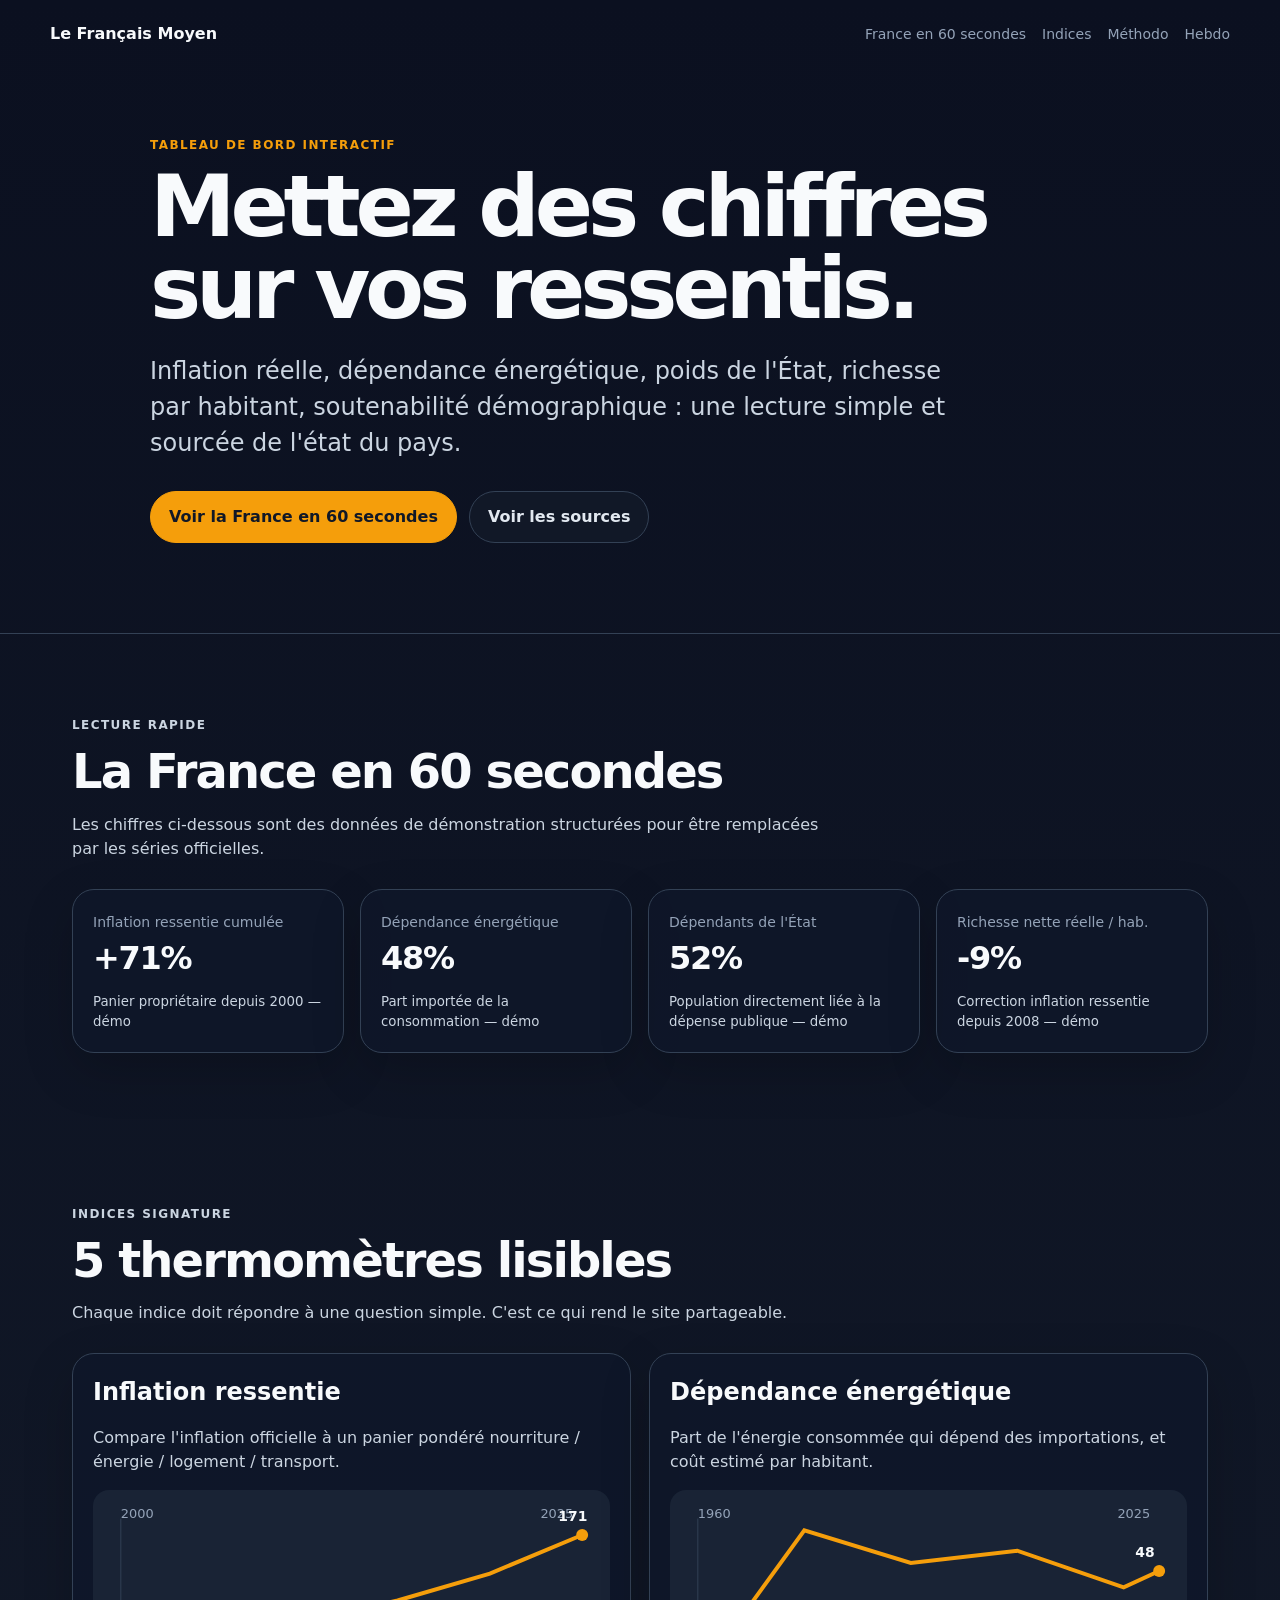
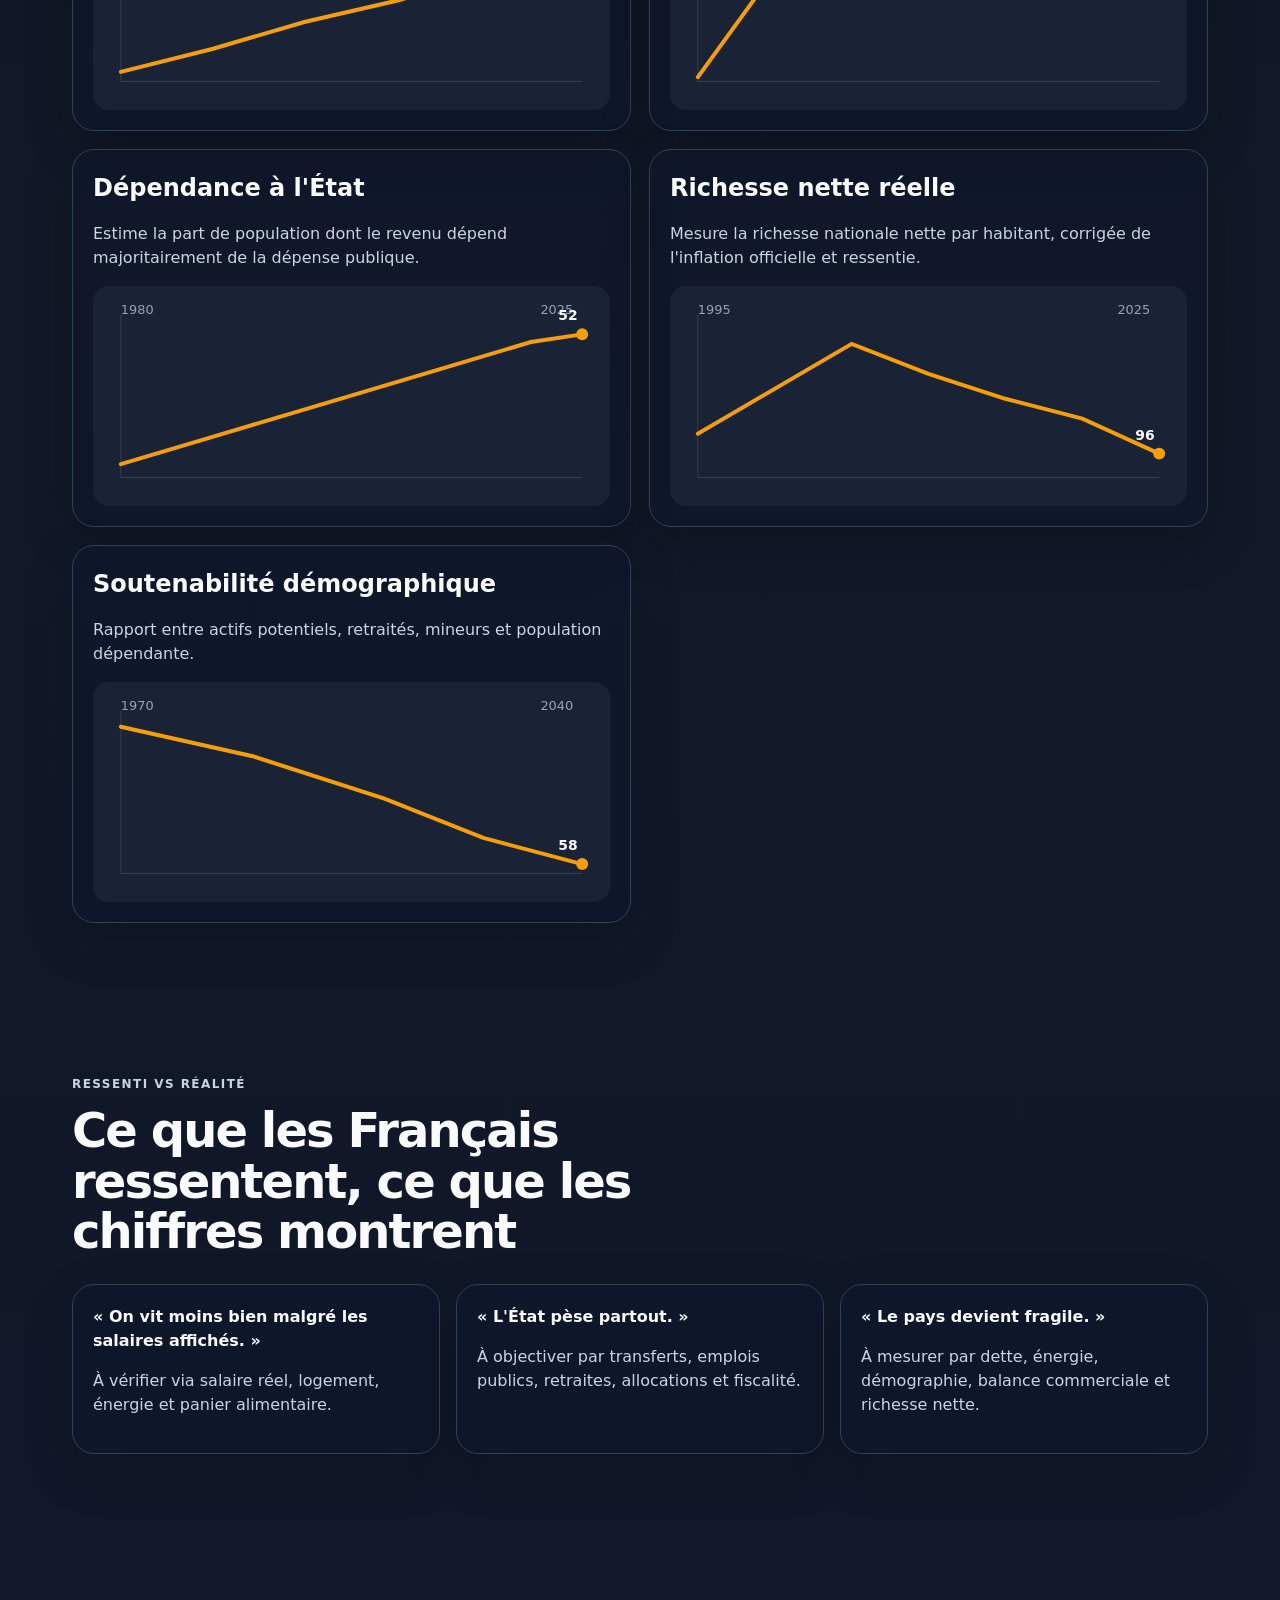
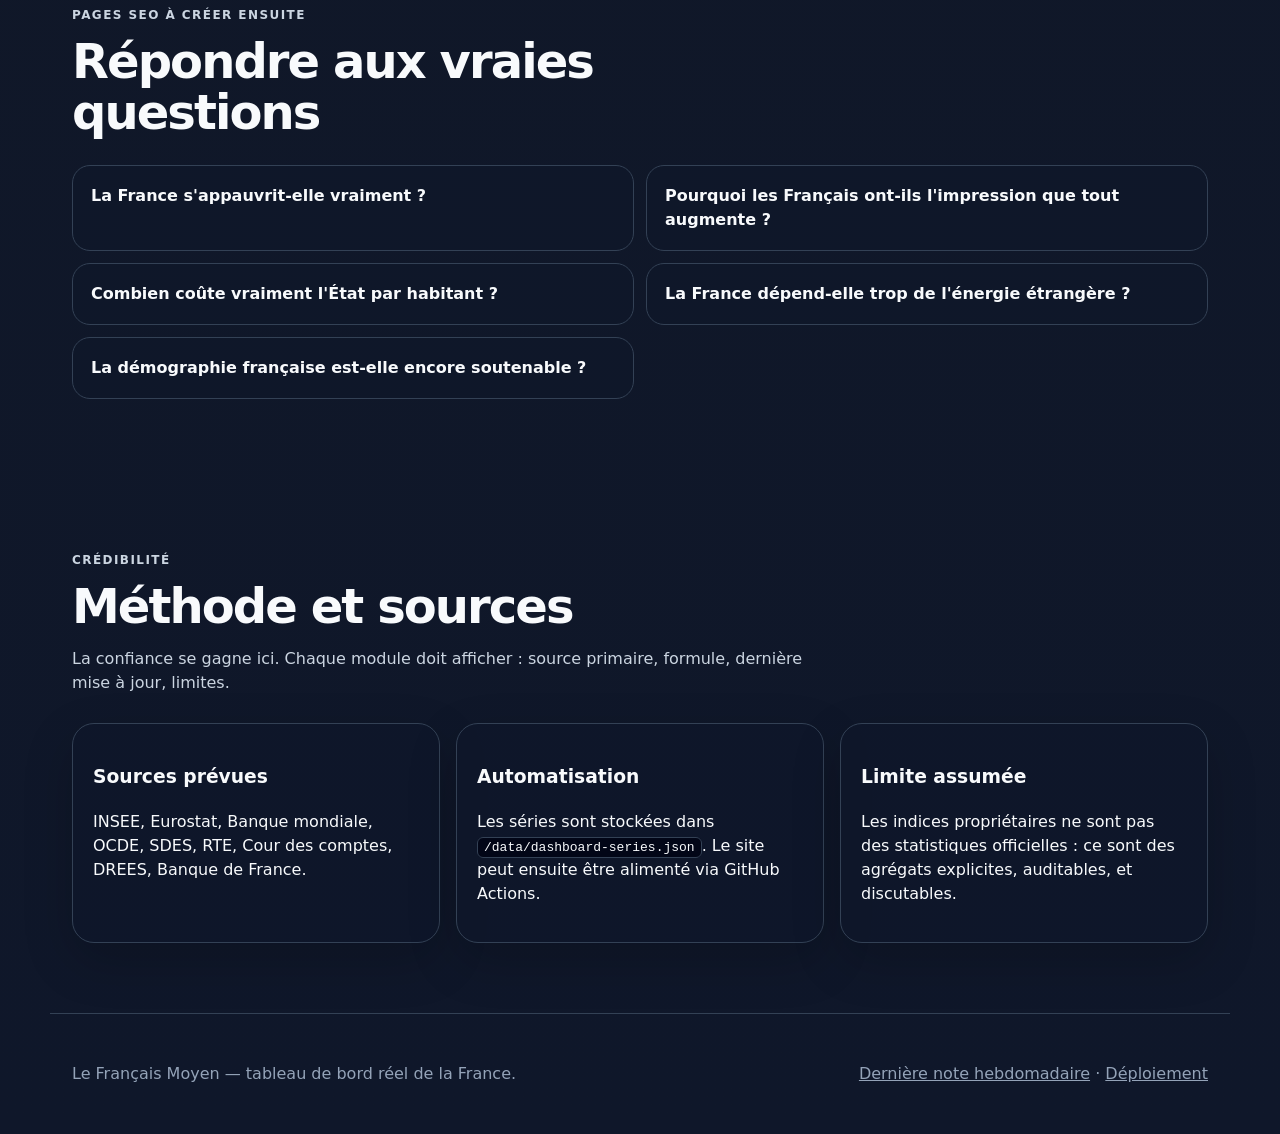
==== index.html @ b0ef1867 "Add files via upload" ====
<!doctype html>
<html lang="fr">
<head>
  <meta charset="utf-8" />
  <meta name="viewport" content="width=device-width, initial-scale=1" />
  <title>Le Français Moyen — Tableau de bord réel de la France</title>
  <meta name="description" content="Mettez des chiffres sur vos ressentis : inflation, énergie, dette, démographie, dépendance à l'État et richesse réelle de la France." />
  <meta name="robots" content="index,follow" />
  <meta property="og:title" content="Le Français Moyen — Tableau de bord réel de la France" />
  <meta property="og:description" content="Un tableau de bord interactif pour mesurer l'état réel du pays avec des données publiques et des indices lisibles." />
  <meta property="og:type" content="website" />
  <link rel="canonical" href="https://lefrancaismoyen.fr/" />
  <link rel="stylesheet" href="assets/css/styles.css" />
</head>
<body>
<header class="hero">
  <nav class="nav"><a class="brand" href="#top">Le Français Moyen</a><div><a href="#60s">France en 60 secondes</a><a href="#indices">Indices</a><a href="#methodo">Méthodo</a><a href="weekly/latest.html">Hebdo</a></div></nav>
  <section class="hero-inner" id="top">
    <p class="eyebrow">Tableau de bord interactif</p>
    <h1>Mettez des chiffres sur vos ressentis.</h1>
    <p class="lead">Inflation réelle, dépendance énergétique, poids de l'État, richesse par habitant, soutenabilité démographique : une lecture simple et sourcée de l'état du pays.</p>
    <div class="cta-row"><a class="button primary" href="#60s">Voir la France en 60 secondes</a><a class="button" href="#methodo">Voir les sources</a></div>
  </section>
</header>

<main>
<section class="section snapshot" id="60s">
  <div class="section-head"><p class="eyebrow">Lecture rapide</p><h2>La France en 60 secondes</h2><p>Les chiffres ci-dessous sont des données de démonstration structurées pour être remplacées par les séries officielles.</p></div>
  <div class="grid cards" id="snapshotCards"></div>
</section>

<section class="section" id="indices">
  <div class="section-head"><p class="eyebrow">Indices signature</p><h2>5 thermomètres lisibles</h2><p>Chaque indice doit répondre à une question simple. C'est ce qui rend le site partageable.</p></div>
  <div class="tool-grid">
    <article class="tool-card"><h3>Inflation ressentie</h3><p>Compare l'inflation officielle à un panier pondéré nourriture / énergie / logement / transport.</p><div class="chart" data-chart="inflation"></div></article>
    <article class="tool-card"><h3>Dépendance énergétique</h3><p>Part de l'énergie consommée qui dépend des importations, et coût estimé par habitant.</p><div class="chart" data-chart="energy"></div></article>
    <article class="tool-card"><h3>Dépendance à l'État</h3><p>Estime la part de population dont le revenu dépend majoritairement de la dépense publique.</p><div class="chart" data-chart="state"></div></article>
    <article class="tool-card"><h3>Richesse nette réelle</h3><p>Mesure la richesse nationale nette par habitant, corrigée de l'inflation officielle et ressentie.</p><div class="chart" data-chart="wealth"></div></article>
    <article class="tool-card"><h3>Soutenabilité démographique</h3><p>Rapport entre actifs potentiels, retraités, mineurs et population dépendante.</p><div class="chart" data-chart="demo"></div></article>
  </div>
</section>

<section class="section compare">
  <div class="section-head"><p class="eyebrow">Ressenti vs réalité</p><h2>Ce que les Français ressentent, ce que les chiffres montrent</h2></div>
  <div class="compare-grid" id="realityChecks"></div>
</section>

<section class="section" id="questions-seo">
  <div class="section-head"><p class="eyebrow">Pages SEO à créer ensuite</p><h2>Répondre aux vraies questions</h2></div>
  <div class="question-list">
    <a href="#">La France s'appauvrit-elle vraiment ?</a>
    <a href="#">Pourquoi les Français ont-ils l'impression que tout augmente ?</a>
    <a href="#">Combien coûte vraiment l'État par habitant ?</a>
    <a href="#">La France dépend-elle trop de l'énergie étrangère ?</a>
    <a href="#">La démographie française est-elle encore soutenable ?</a>
  </div>
</section>

<section class="section method" id="methodo">
  <div class="section-head"><p class="eyebrow">Crédibilité</p><h2>Méthode et sources</h2><p>La confiance se gagne ici. Chaque module doit afficher : source primaire, formule, dernière mise à jour, limites.</p></div>
  <div class="method-grid">
    <div><h3>Sources prévues</h3><p>INSEE, Eurostat, Banque mondiale, OCDE, SDES, RTE, Cour des comptes, DREES, Banque de France.</p></div>
    <div><h3>Automatisation</h3><p>Les séries sont stockées dans <code>/data/dashboard-series.json</code>. Le site peut ensuite être alimenté via GitHub Actions.</p></div>
    <div><h3>Limite assumée</h3><p>Les indices propriétaires ne sont pas des statistiques officielles : ce sont des agrégats explicites, auditables, et discutables.</p></div>
  </div>
</section>
</main>

<footer><p>Le Français Moyen — tableau de bord réel de la France.</p><p><a href="weekly/latest.html">Dernière note hebdomadaire</a> · <a href="docs/deployment.md">Déploiement</a></p></footer>
<script src="assets/js/app.js"></script>
</body>
</html>
---- assets/css/styles.css ----
:root{--bg:#0f172a;--panel:#111c33;--muted:#94a3b8;--text:#f8fafc;--line:#334155;--accent:#f59e0b;--soft:#1e293b;--good:#22c55e;--bad:#ef4444}*{box-sizing:border-box}html{scroll-behavior:smooth}body{margin:0;background:linear-gradient(180deg,#0b1020,#111827 42%,#0f172a);font-family:Inter,system-ui,-apple-system,Segoe UI,Roboto,Arial,sans-serif;color:var(--text);line-height:1.5}a{color:inherit}.hero{padding:22px 22px 70px;border-bottom:1px solid var(--line)}.nav{max-width:1180px;margin:auto;display:flex;justify-content:space-between;gap:18px;align-items:center}.brand{font-weight:800;text-decoration:none}.nav div{display:flex;gap:16px;flex-wrap:wrap}.nav a:not(.brand){color:var(--muted);font-size:14px;text-decoration:none}.hero-inner{max-width:980px;margin:90px auto 20px}.eyebrow{color:var(--accent);text-transform:uppercase;letter-spacing:.12em;font-weight:800;font-size:12px}.hero h1{font-size:clamp(44px,8vw,86px);line-height:.95;margin:10px 0 22px;letter-spacing:-.06em}.lead{font-size:clamp(18px,2.4vw,24px);color:#cbd5e1;max-width:820px}.cta-row{display:flex;gap:12px;flex-wrap:wrap;margin-top:30px}.button{border:1px solid var(--line);padding:13px 18px;border-radius:999px;text-decoration:none;background:#111827;color:#e2e8f0;font-weight:700}.button.primary{background:var(--accent);color:#111827;border-color:var(--accent)}.section{max-width:1180px;margin:auto;padding:70px 22px}.section-head{max-width:760px;margin-bottom:28px}.section h2{font-size:clamp(30px,4vw,48px);line-height:1.05;margin:6px 0 12px;letter-spacing:-.04em}.section-head p{color:#cbd5e1}.grid.cards{display:grid;grid-template-columns:repeat(4,minmax(0,1fr));gap:16px}.metric,.tool-card,.method-grid>div,.compare-item{background:rgba(15,23,42,.72);border:1px solid var(--line);border-radius:22px;padding:20px;box-shadow:0 18px 50px rgba(0,0,0,.18)}.metric strong{display:block;font-size:32px;letter-spacing:-.04em}.metric span{color:var(--muted);font-size:14px}.metric small{display:block;color:#cbd5e1;margin-top:10px}.tool-grid{display:grid;grid-template-columns:repeat(2,minmax(0,1fr));gap:18px}.tool-card h3{font-size:24px;margin:0 0 8px}.tool-card p{color:#cbd5e1}.chart{height:220px;margin-top:10px;border-radius:16px;background:rgba(30,41,59,.72);overflow:hidden}.chart svg{width:100%;height:100%;display:block}.compare-grid,.method-grid{display:grid;grid-template-columns:repeat(3,minmax(0,1fr));gap:16px}.compare-item b{display:block;margin-bottom:8px}.compare-item p{color:#cbd5e1}.question-list{display:grid;grid-template-columns:repeat(2,minmax(0,1fr));gap:12px}.question-list a{padding:18px;border:1px solid var(--line);background:rgba(15,23,42,.7);border-radius:18px;text-decoration:none;font-weight:800}.method code{background:#020617;border:1px solid var(--line);padding:2px 6px;border-radius:6px}footer{border-top:1px solid var(--line);padding:32px 22px;color:var(--muted);max-width:1180px;margin:auto;display:flex;justify-content:space-between;gap:18px;flex-wrap:wrap}@media(max-width:900px){.grid.cards,.tool-grid,.compare-grid,.method-grid,.question-list{grid-template-columns:1fr}.hero-inner{margin-top:55px}.nav{align-items:flex-start;flex-direction:column}}
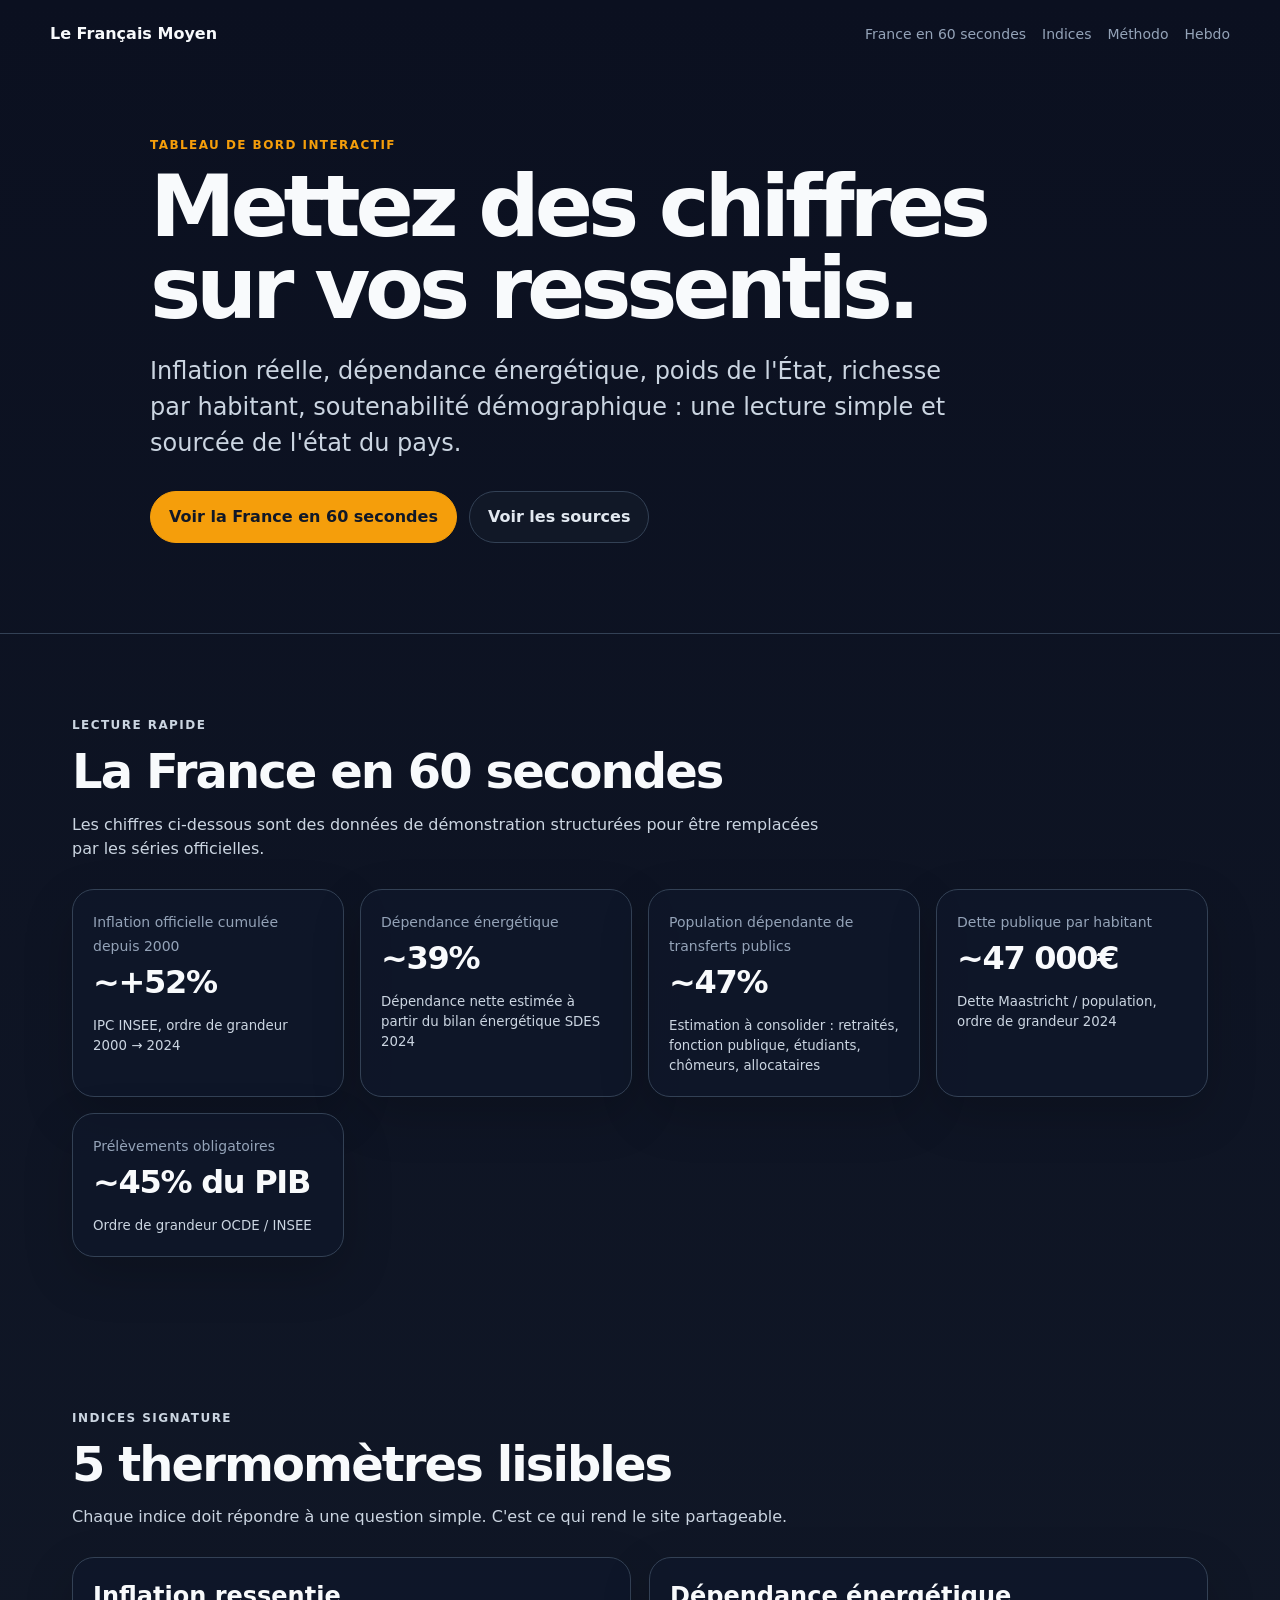
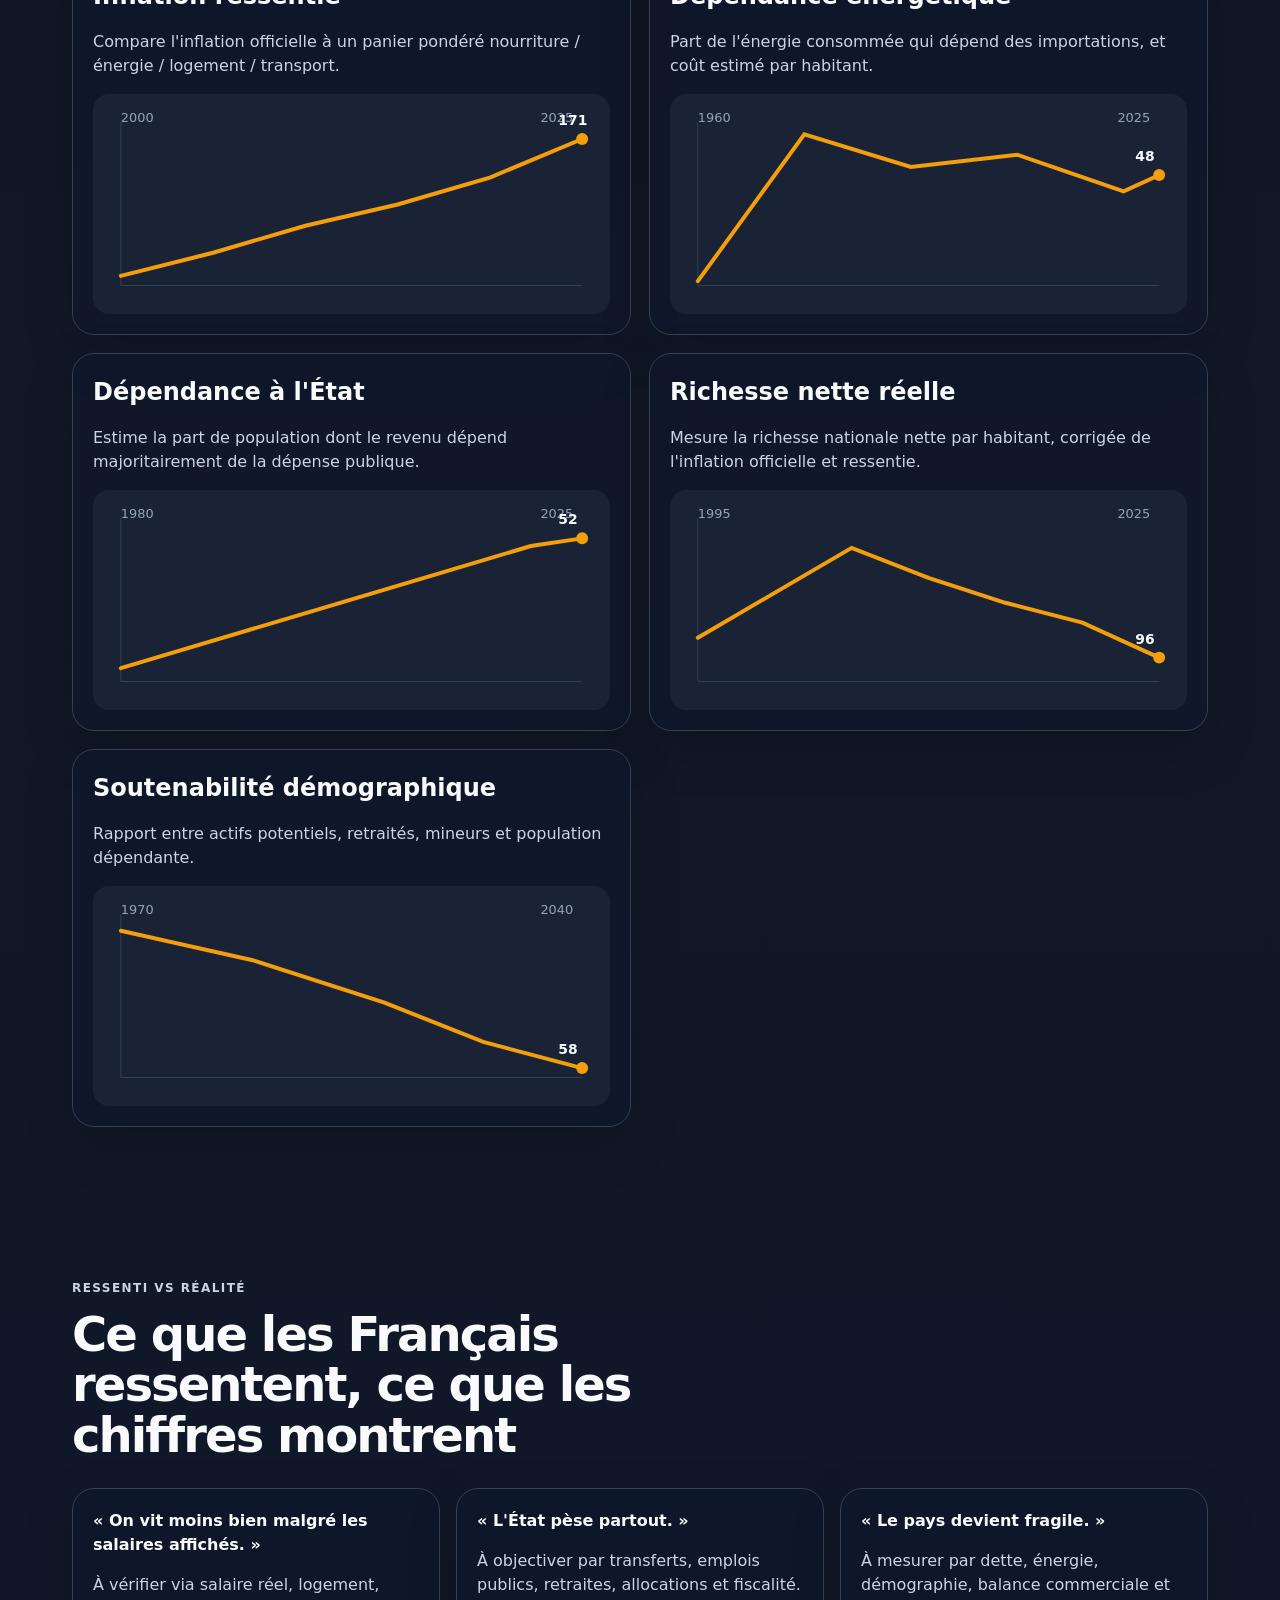
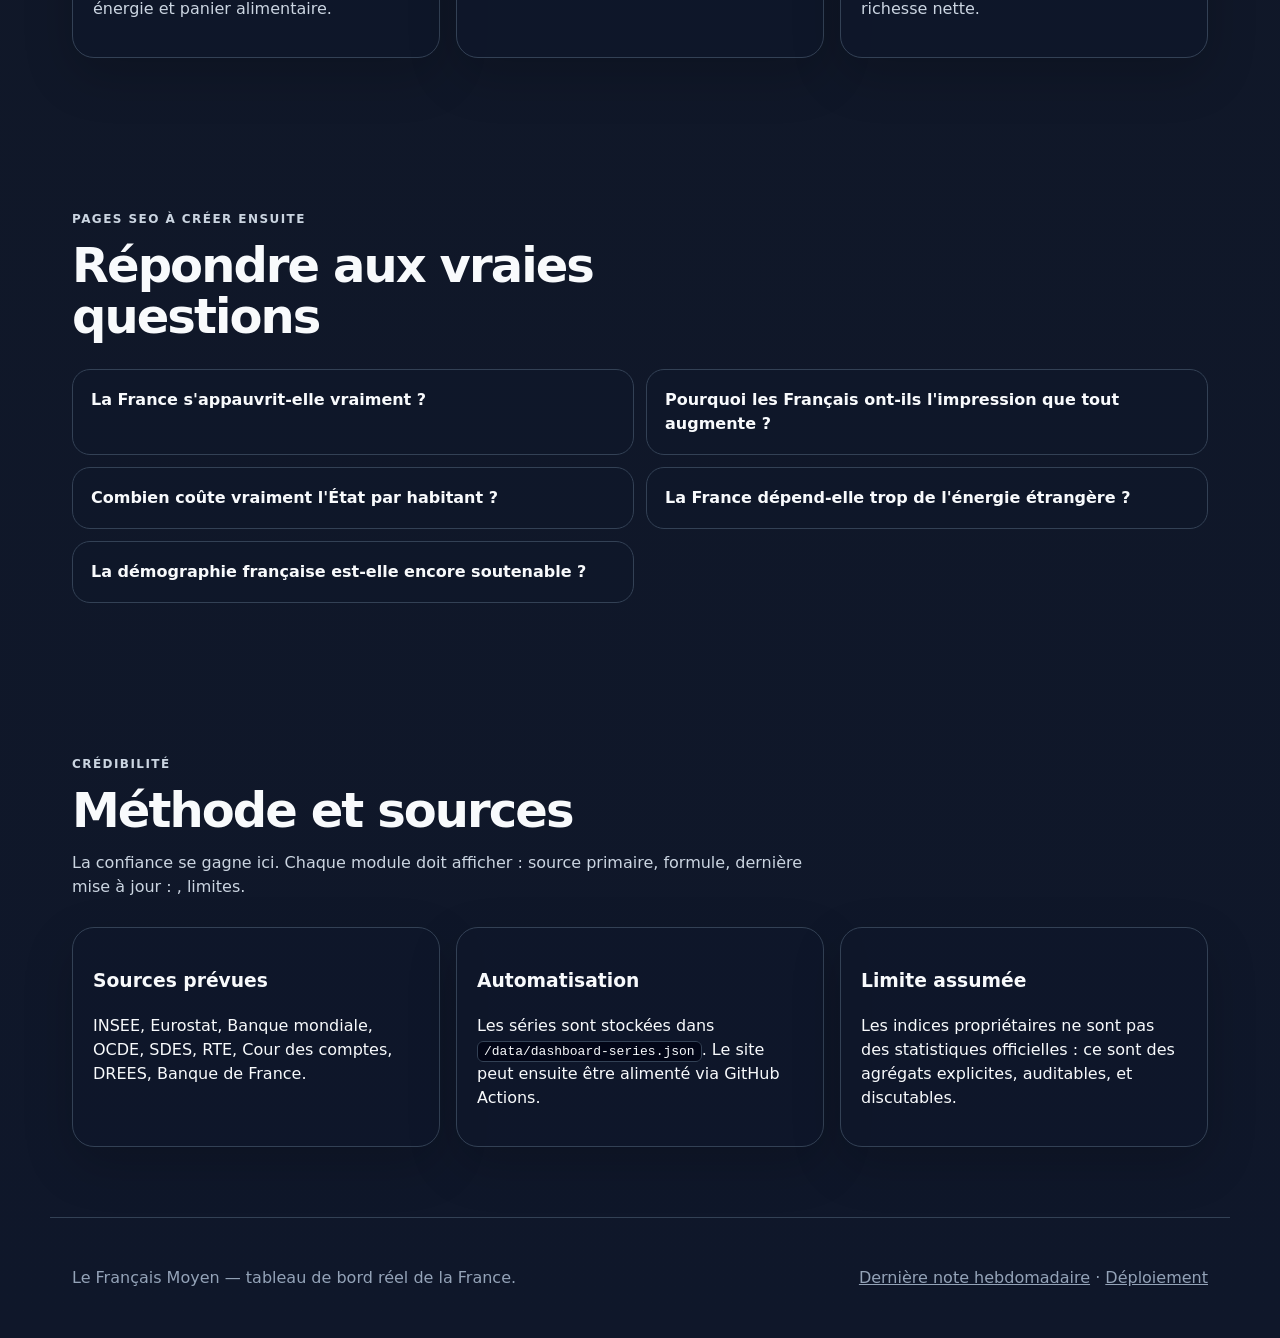
==== commit ef1726b6: "Update index.html" ====
--- a/index.html
+++ b/index.html
@@ -57,7 +57,7 @@
 </section>
 
 <section class="section method" id="methodo">
-  <div class="section-head"><p class="eyebrow">Crédibilité</p><h2>Méthode et sources</h2><p>La confiance se gagne ici. Chaque module doit afficher : source primaire, formule, dernière mise à jour, limites.</p></div>
+  <div class="section-head"><p class="eyebrow">Crédibilité</p><h2>Méthode et sources</h2><p>La confiance se gagne ici. Chaque module doit afficher : source primaire, formule, dernière mise à jour : <strong><span id="last-updated"></span></strong>, limites.</p></div>
   <div class="method-grid">
     <div><h3>Sources prévues</h3><p>INSEE, Eurostat, Banque mondiale, OCDE, SDES, RTE, Cour des comptes, DREES, Banque de France.</p></div>
     <div><h3>Automatisation</h3><p>Les séries sont stockées dans <code>/data/dashboard-series.json</code>. Le site peut ensuite être alimenté via GitHub Actions.</p></div>
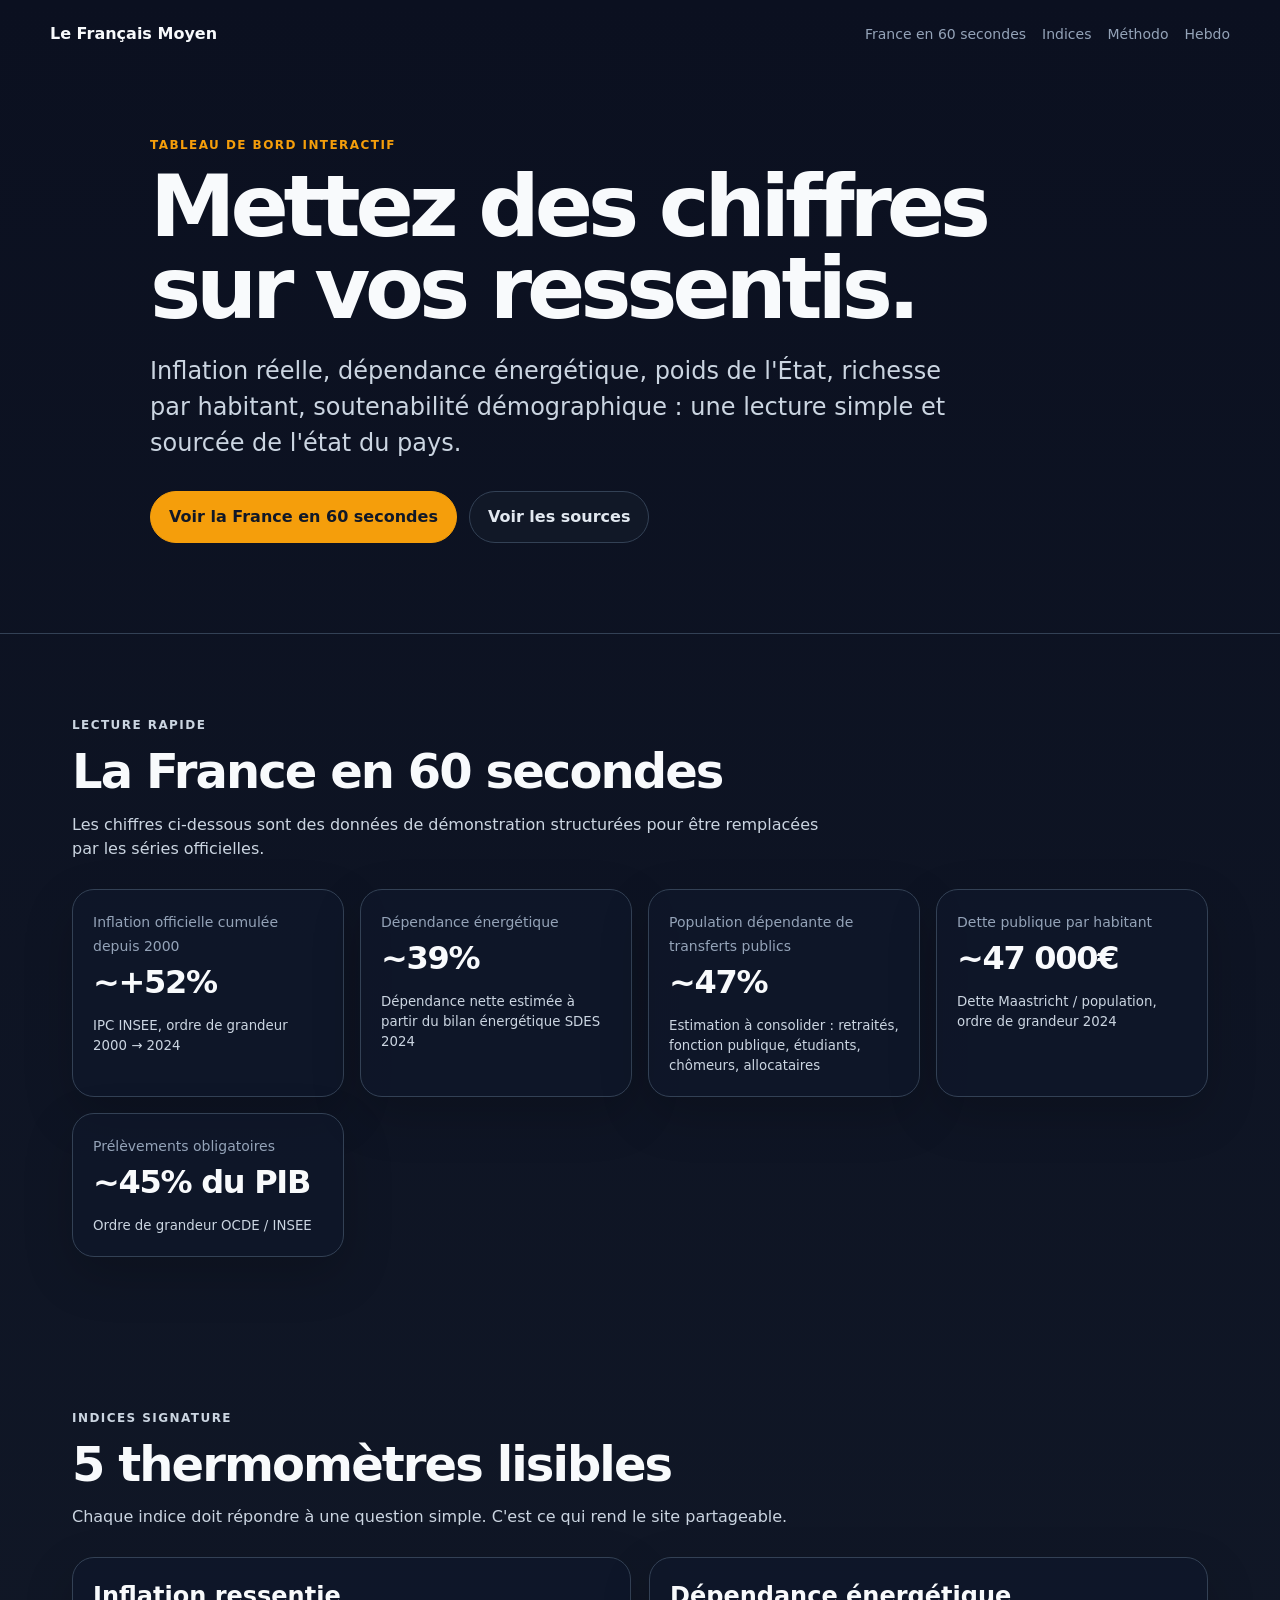
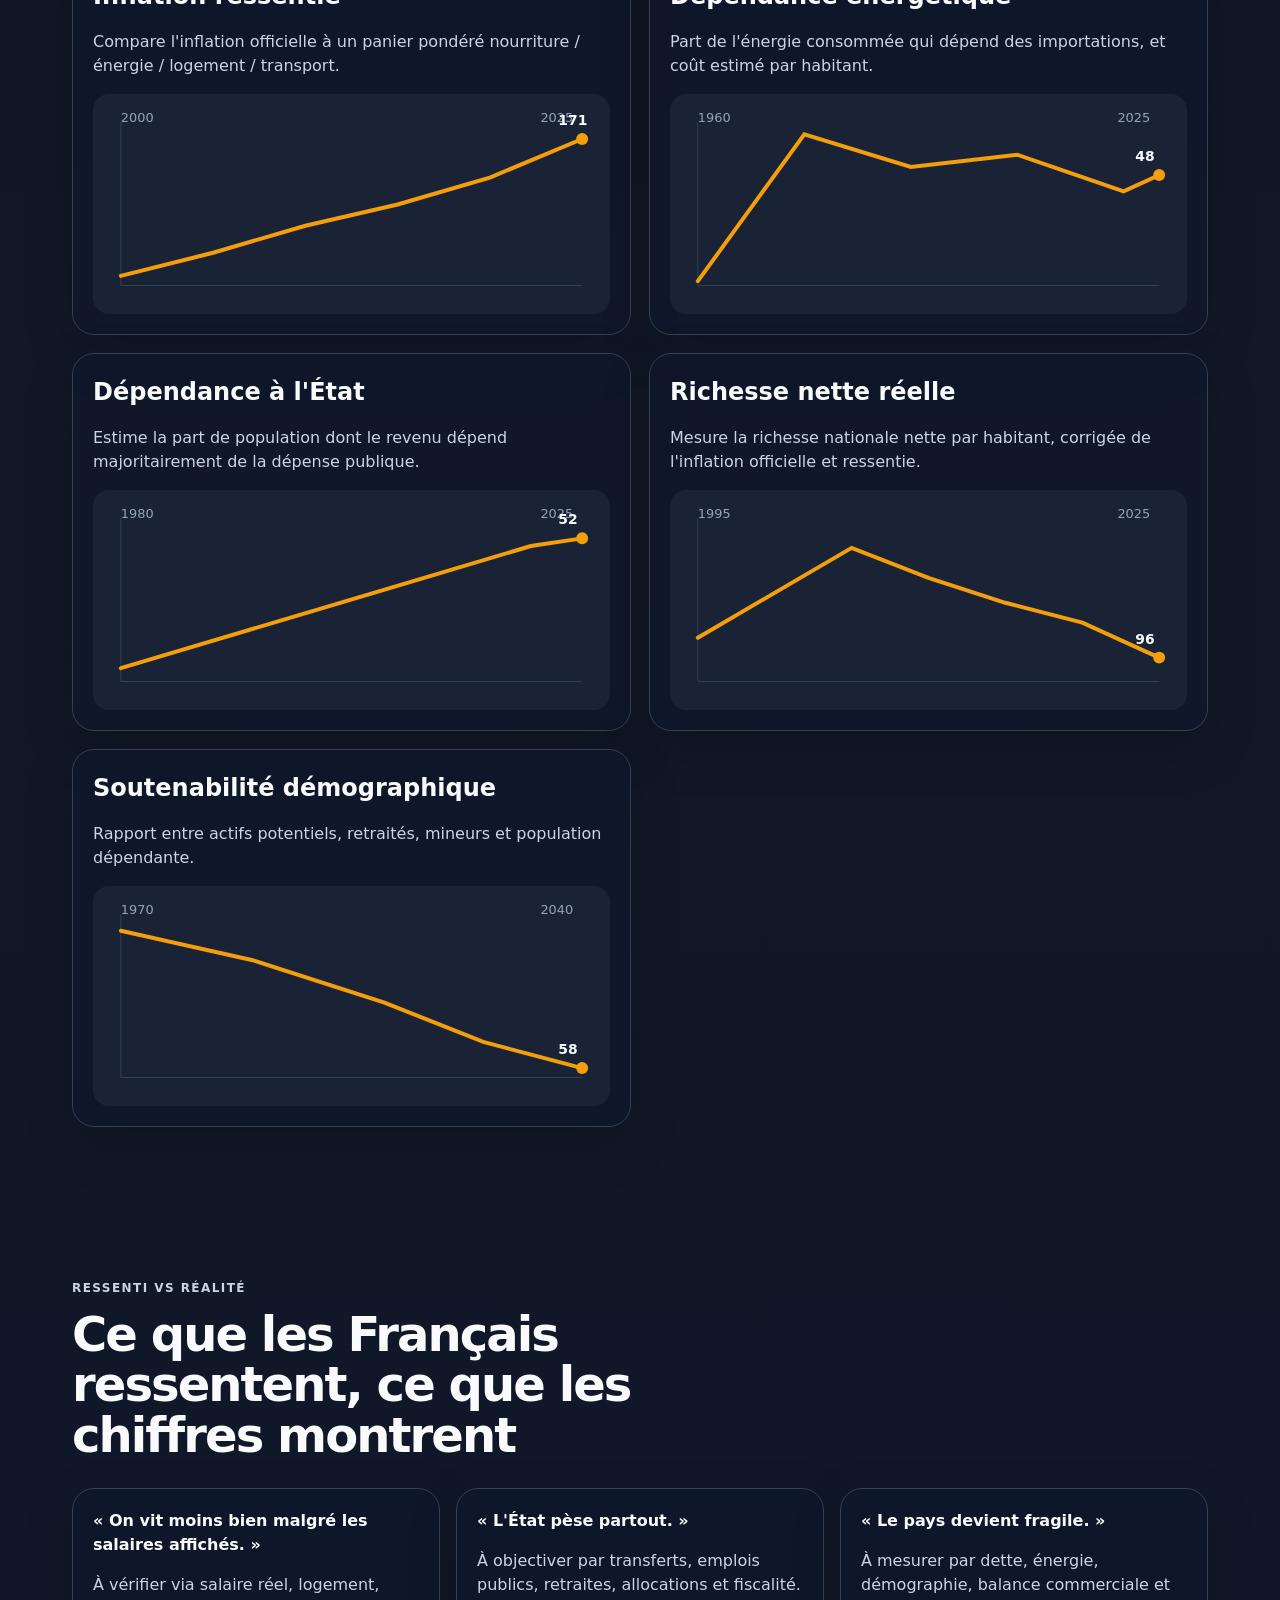
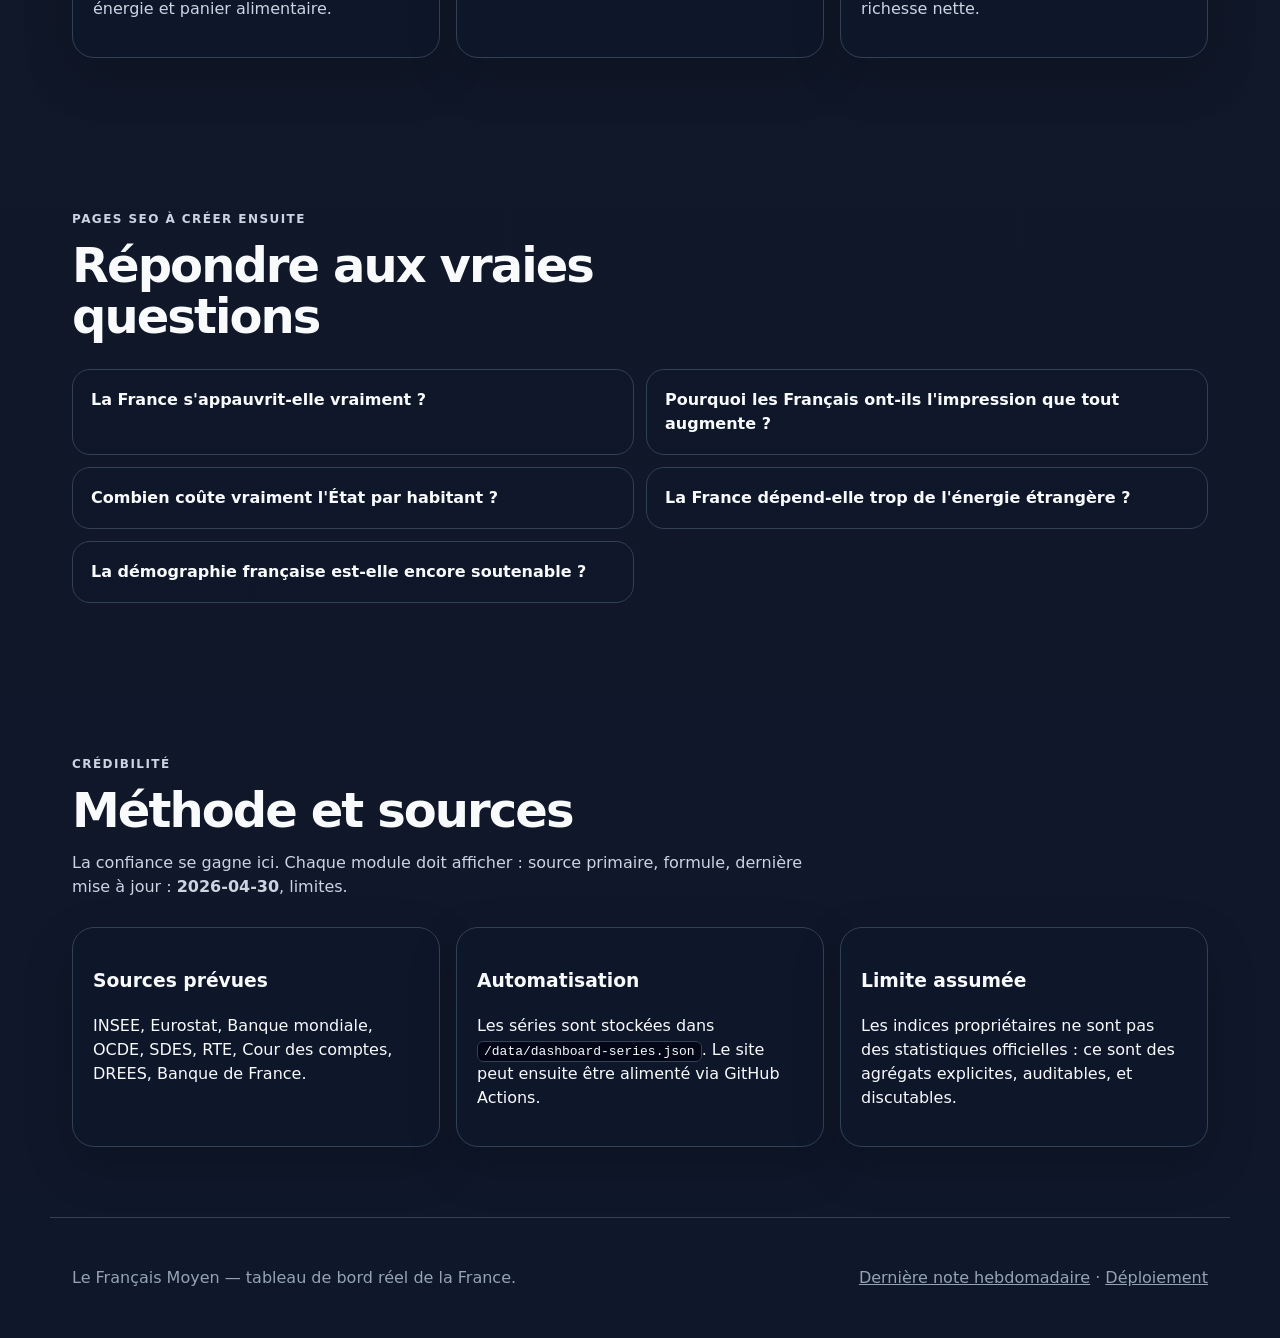
==== commit 7b69693e: "Update index.html" ====
--- a/index.html
+++ b/index.html
@@ -68,5 +68,15 @@
 
 <footer><p>Le Français Moyen — tableau de bord réel de la France.</p><p><a href="weekly/latest.html">Dernière note hebdomadaire</a> · <a href="docs/deployment.md">Déploiement</a></p></footer>
 <script src="assets/js/app.js"></script>
+<script>
+fetch('data/dashboard-series.json')
+  .then(response => response.json())
+  .then(data => {
+    const el = document.getElementById('last-updated');
+    if (el && data.lastUpdated) {
+      el.textContent = data.lastUpdated;
+    }
+  });
+</script>
 </body>
 </html>
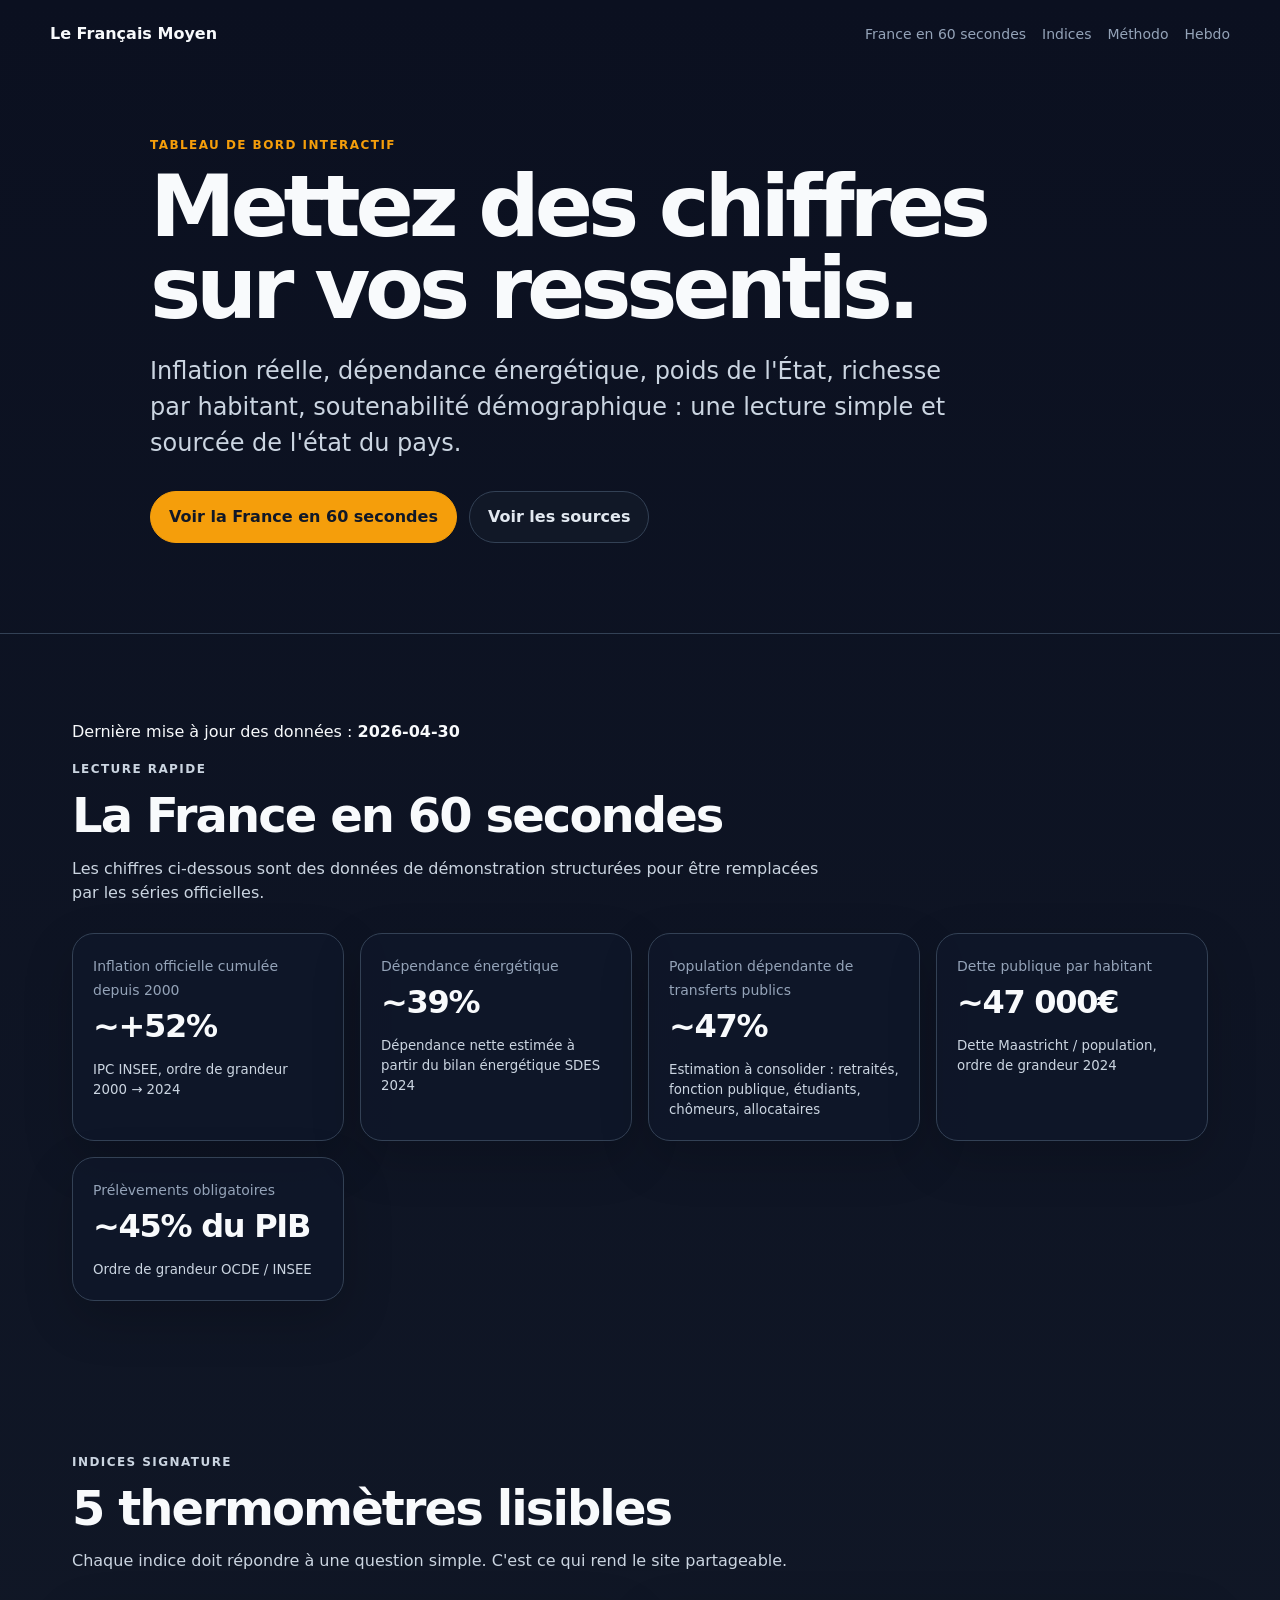
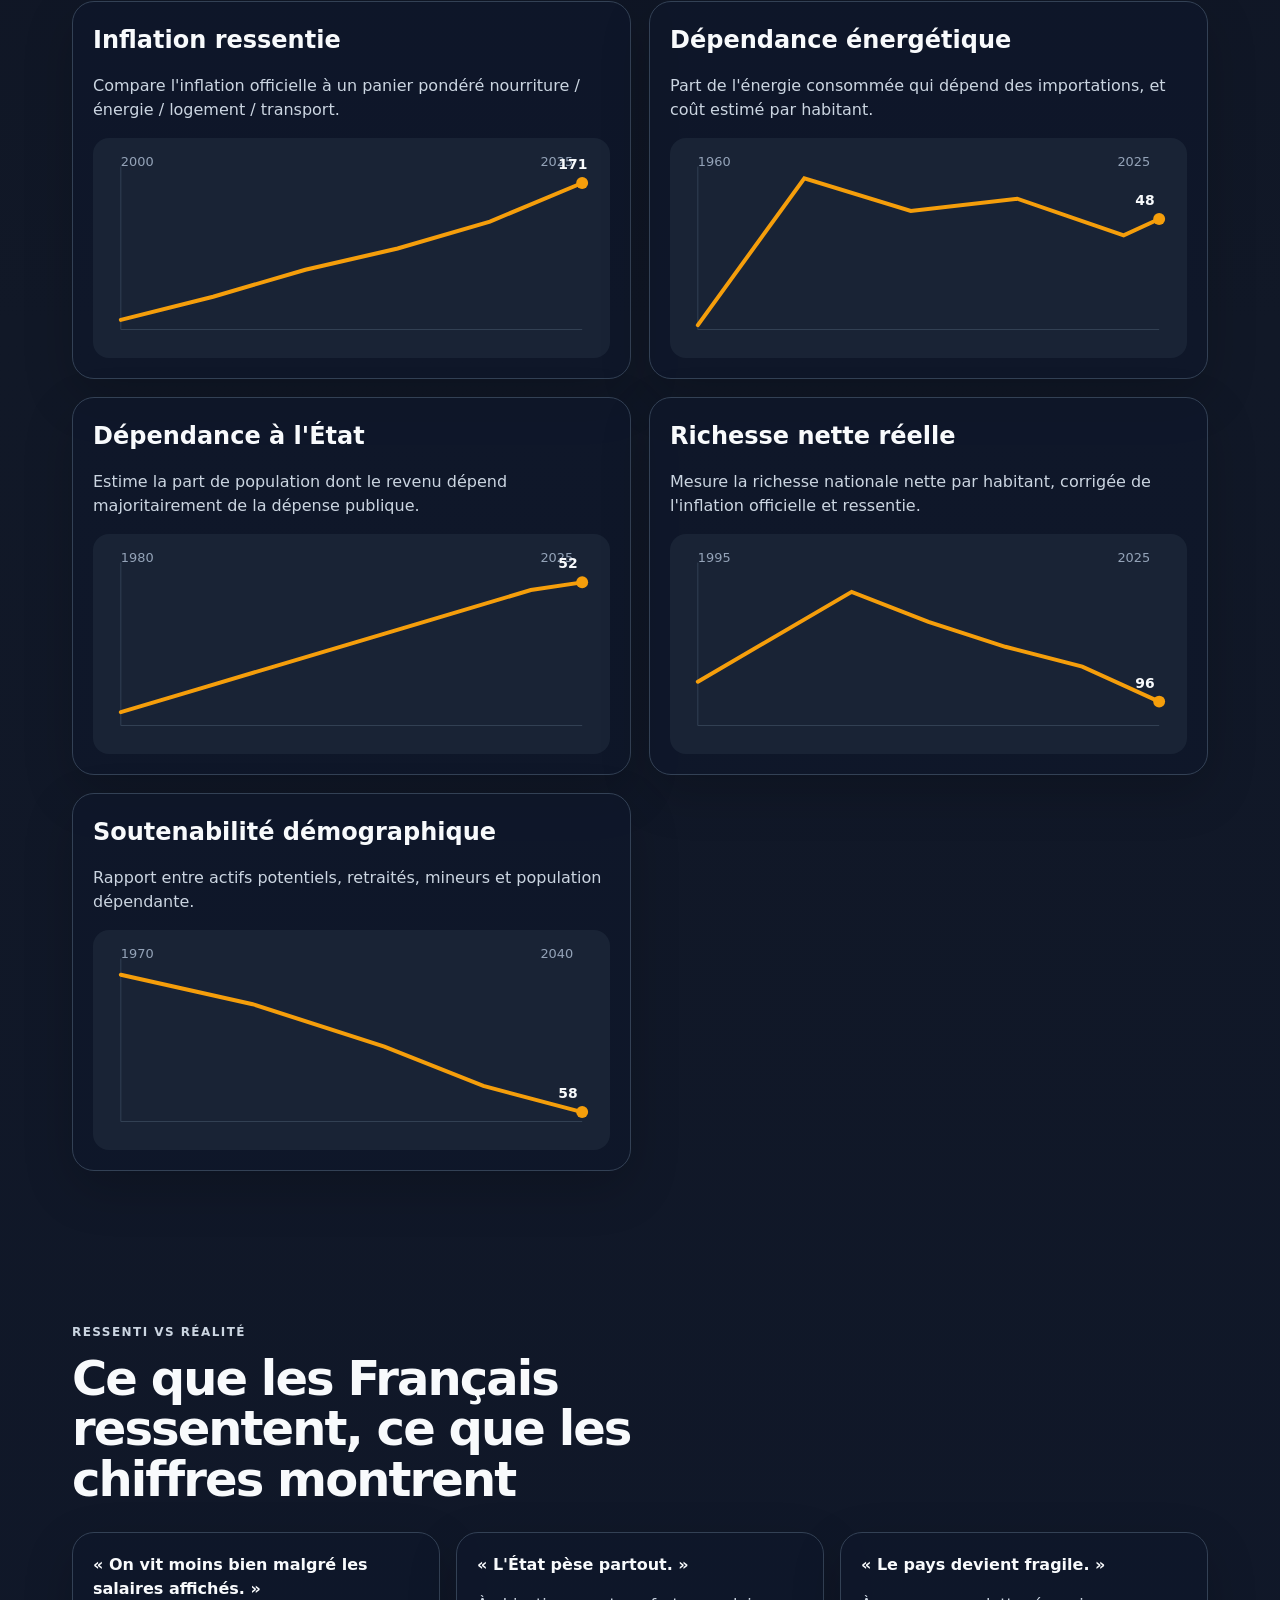
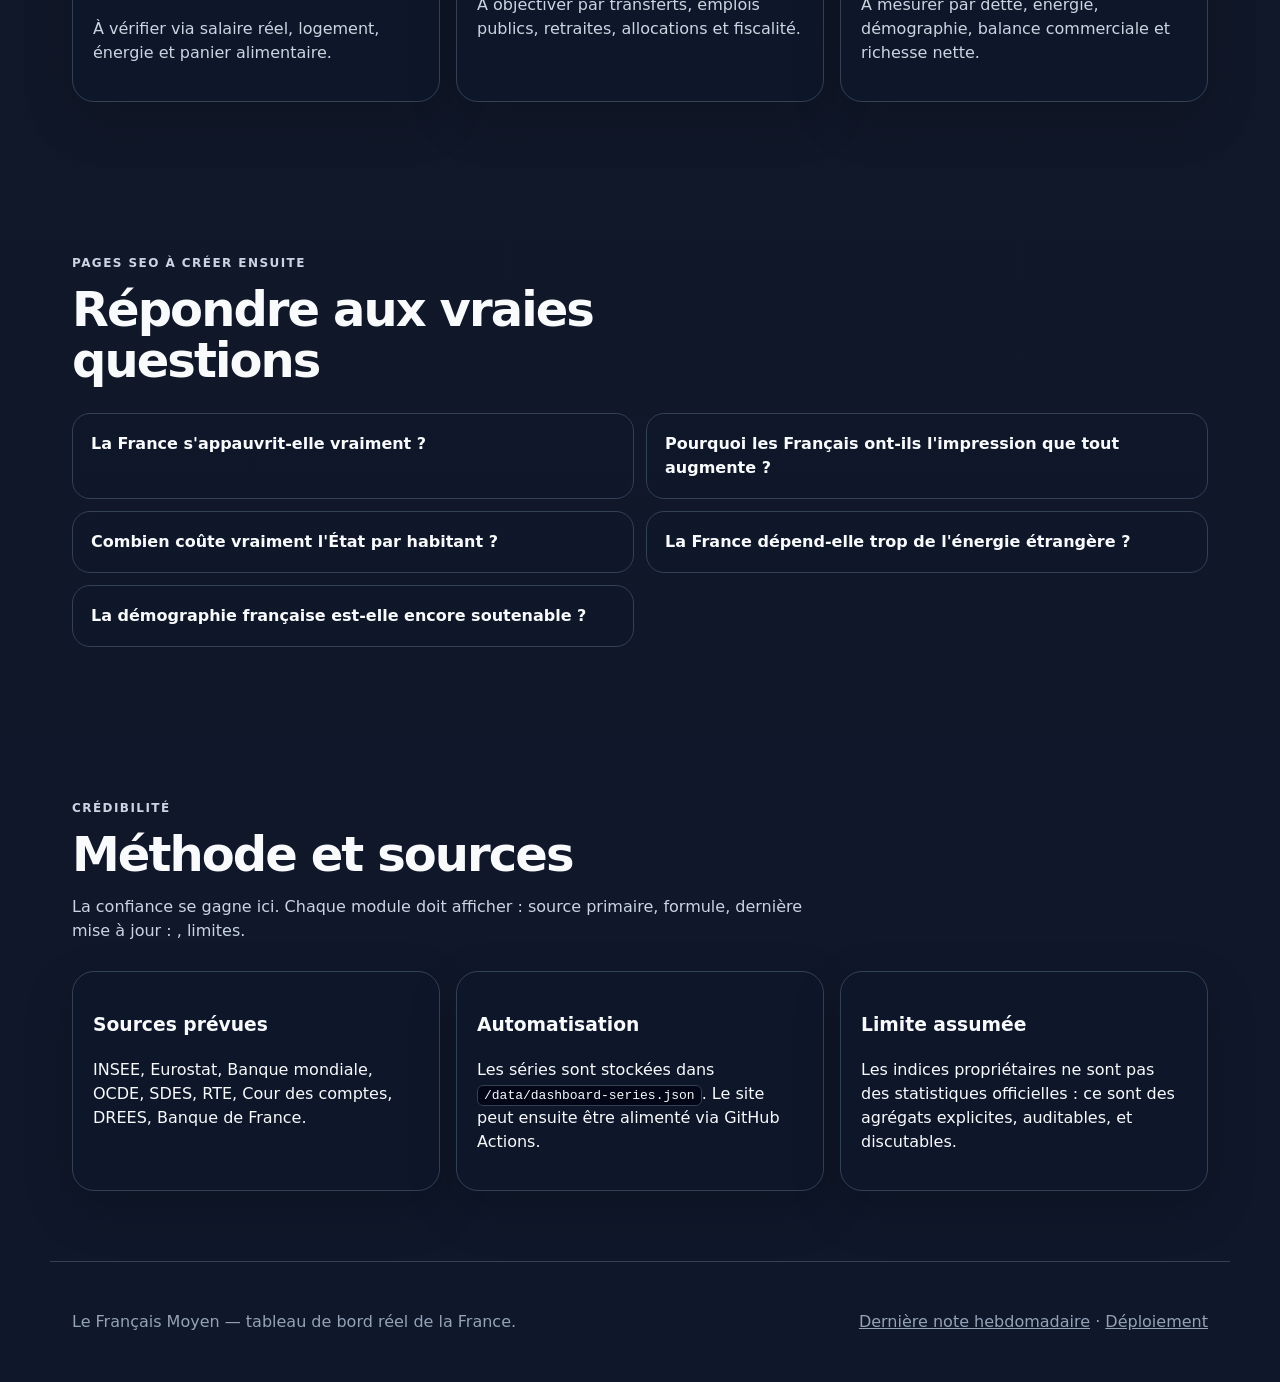
==== commit 56e00e33: "Update index.html" ====
--- a/index.html
+++ b/index.html
@@ -25,6 +25,9 @@
 
 <main>
 <section class="section snapshot" id="60s">
+  <p class="update-date">
+Dernière mise à jour des données : <strong><span id="last-updated"></span></strong>
+</p>
   <div class="section-head"><p class="eyebrow">Lecture rapide</p><h2>La France en 60 secondes</h2><p>Les chiffres ci-dessous sont des données de démonstration structurées pour être remplacées par les séries officielles.</p></div>
   <div class="grid cards" id="snapshotCards"></div>
 </section>
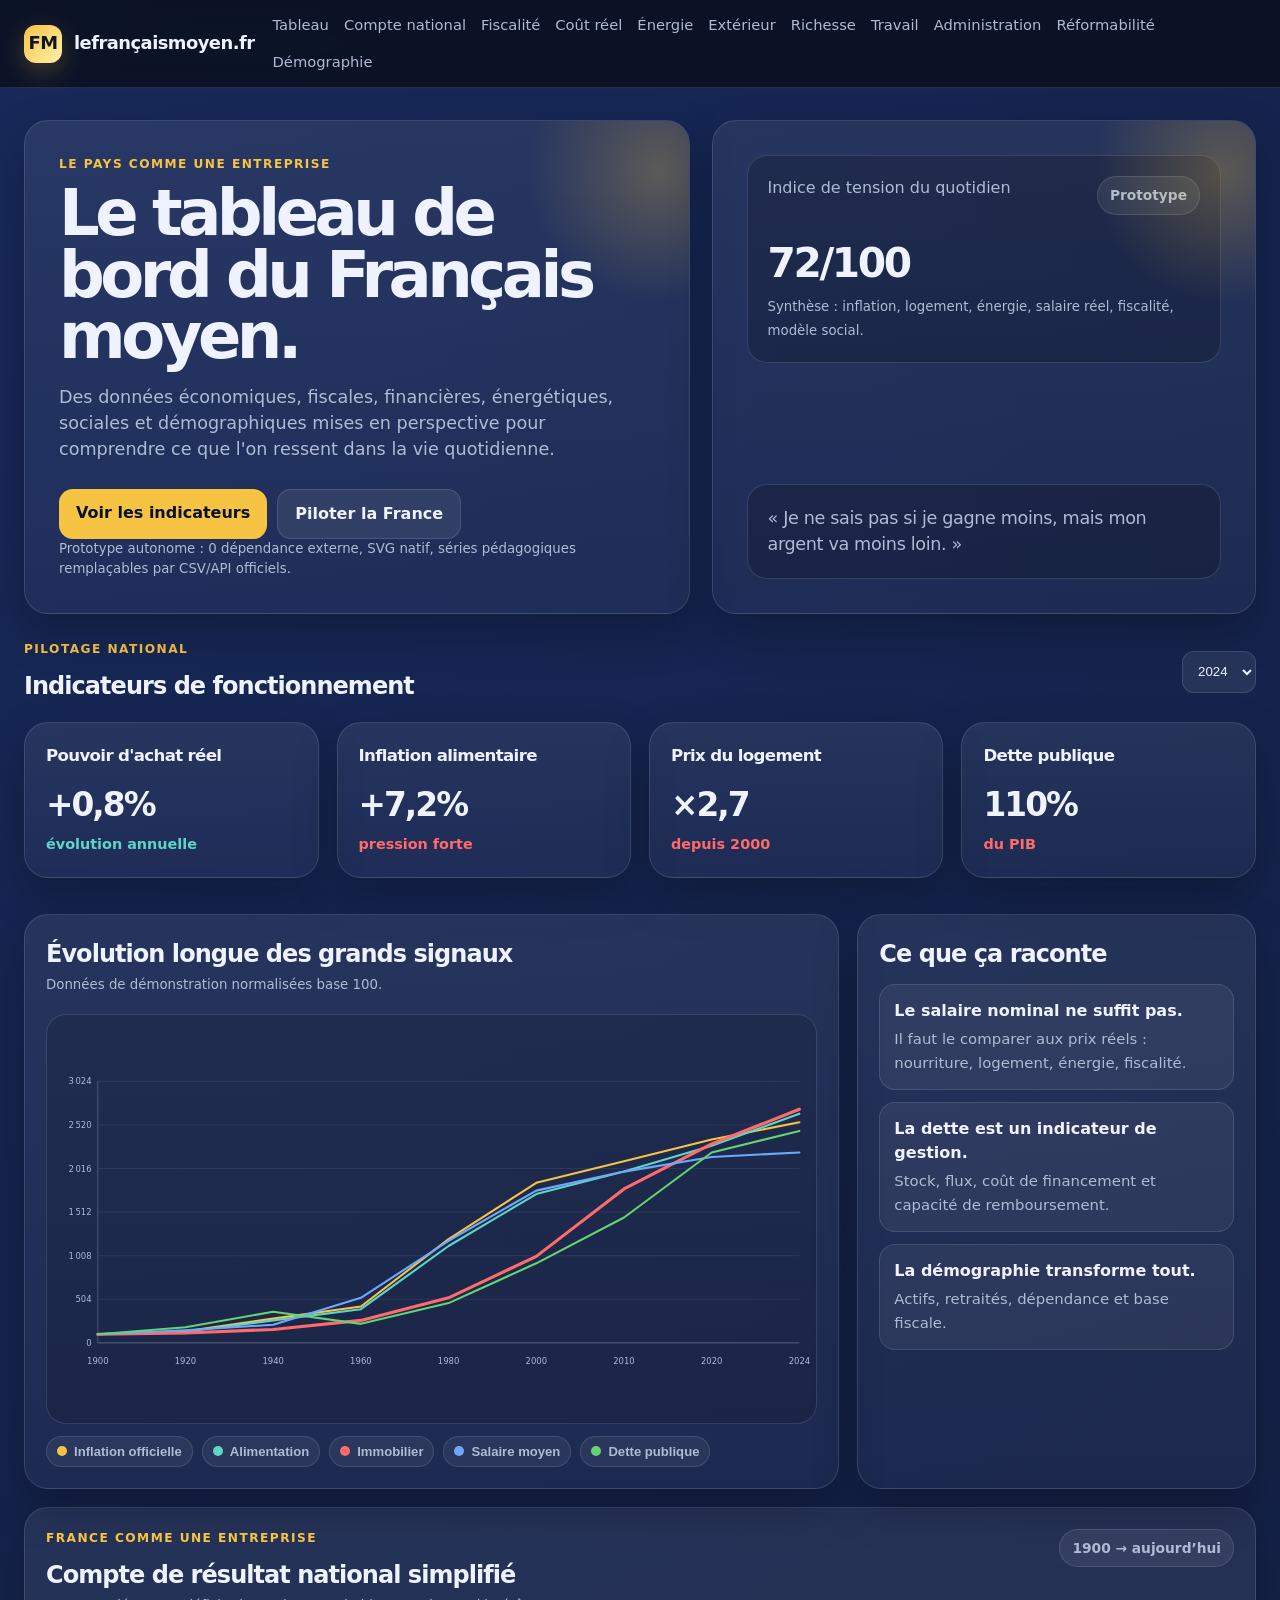
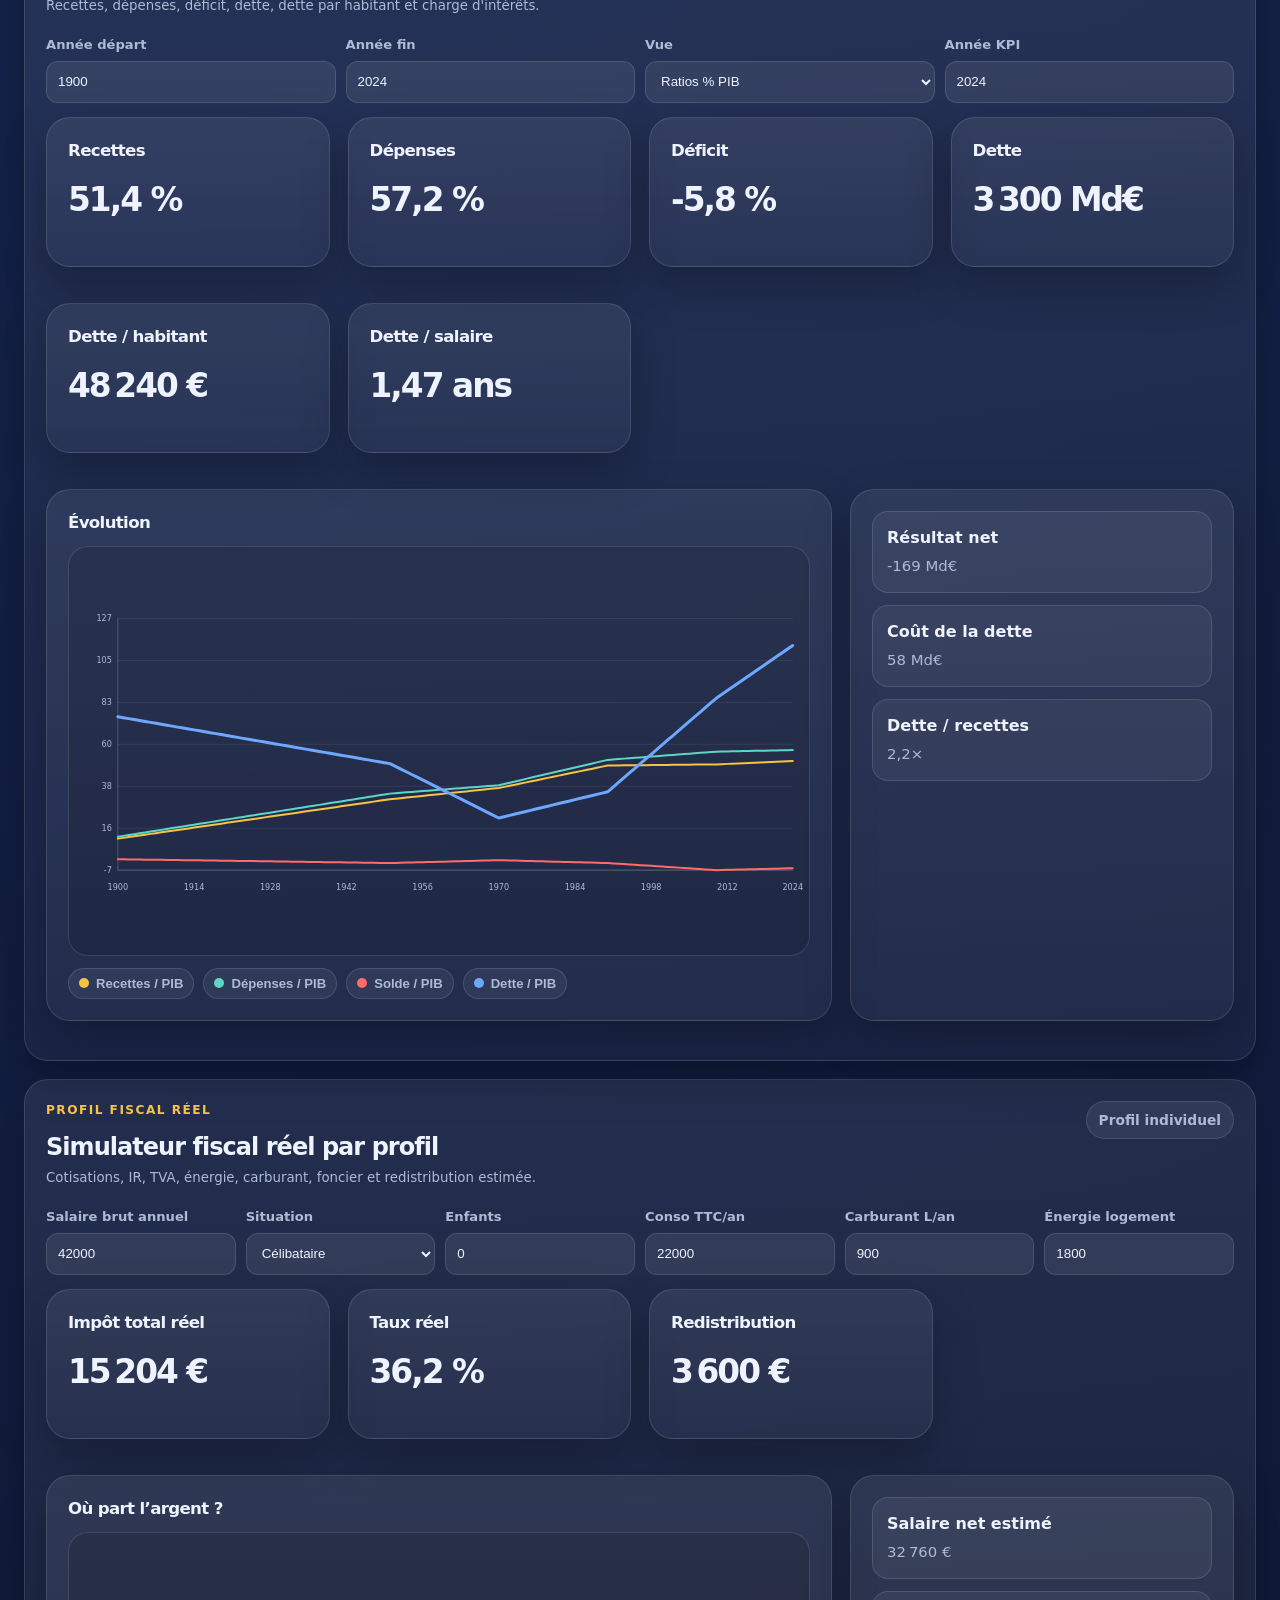
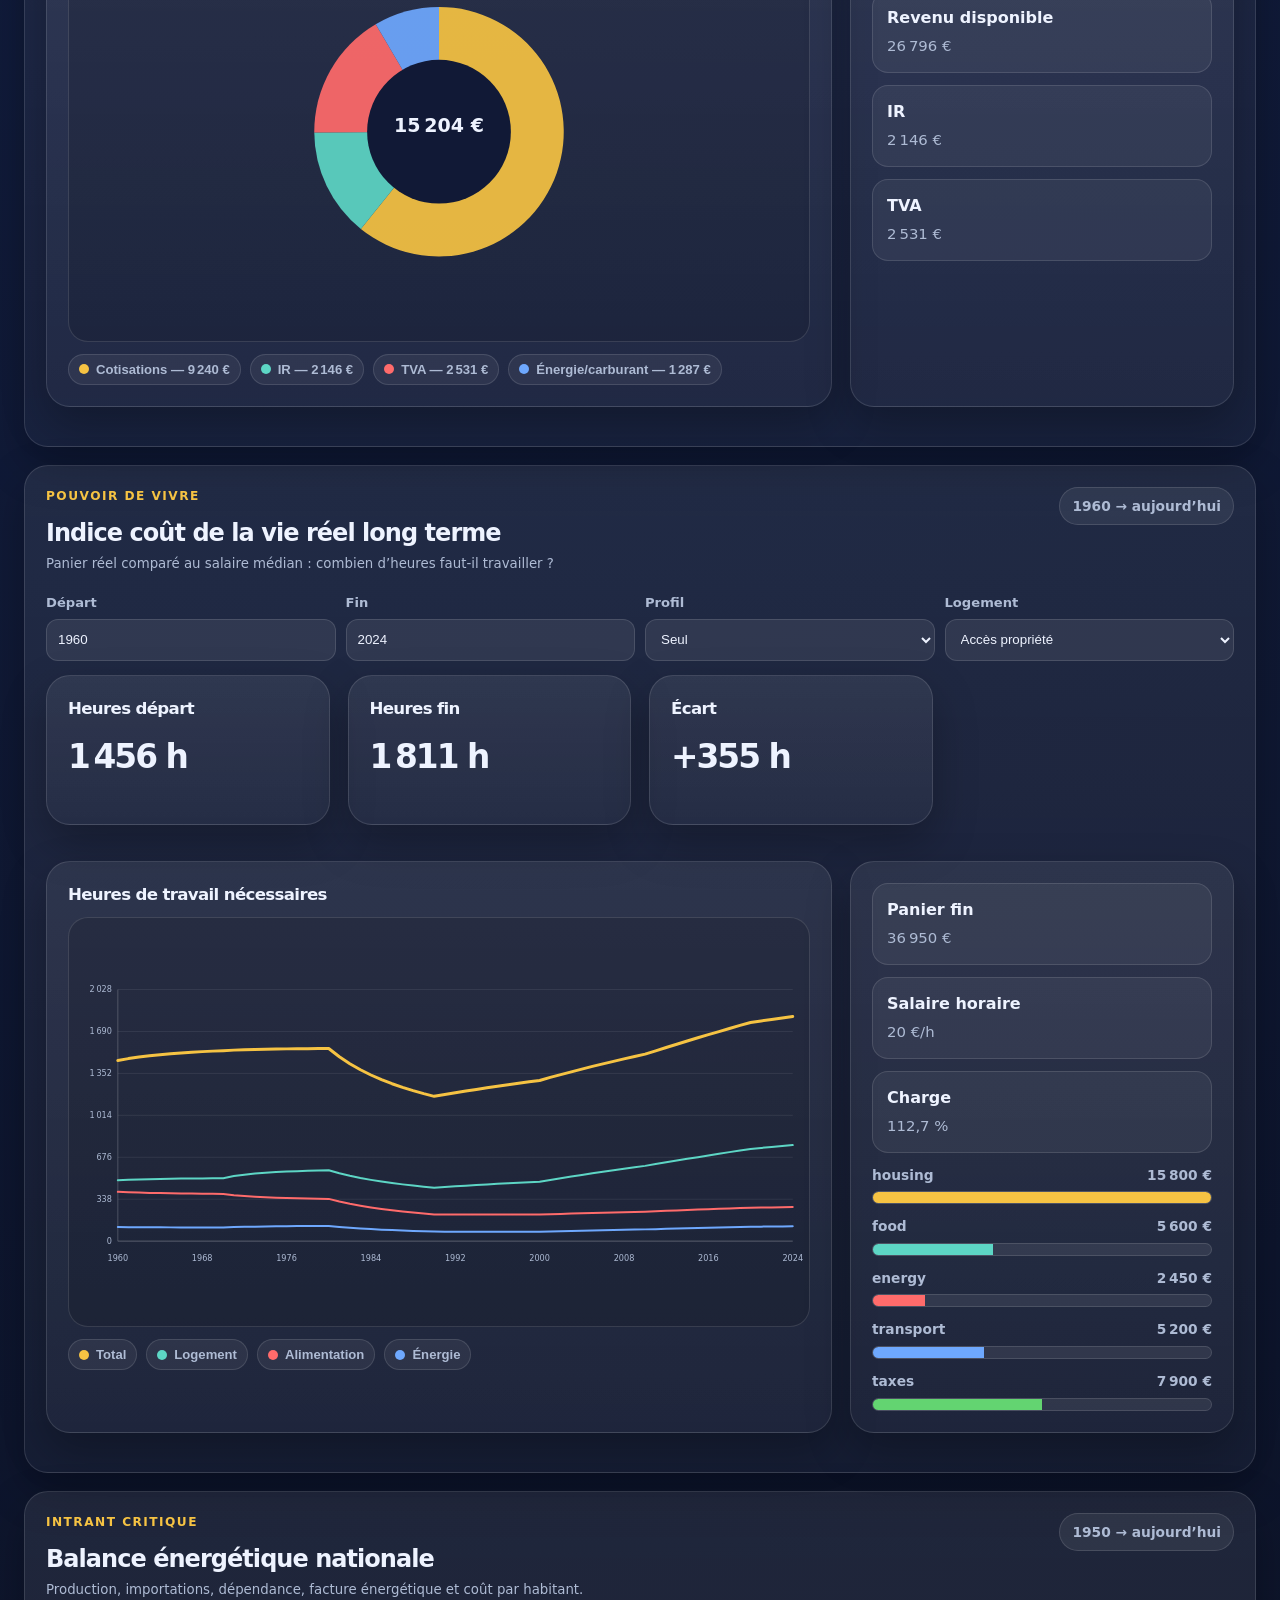
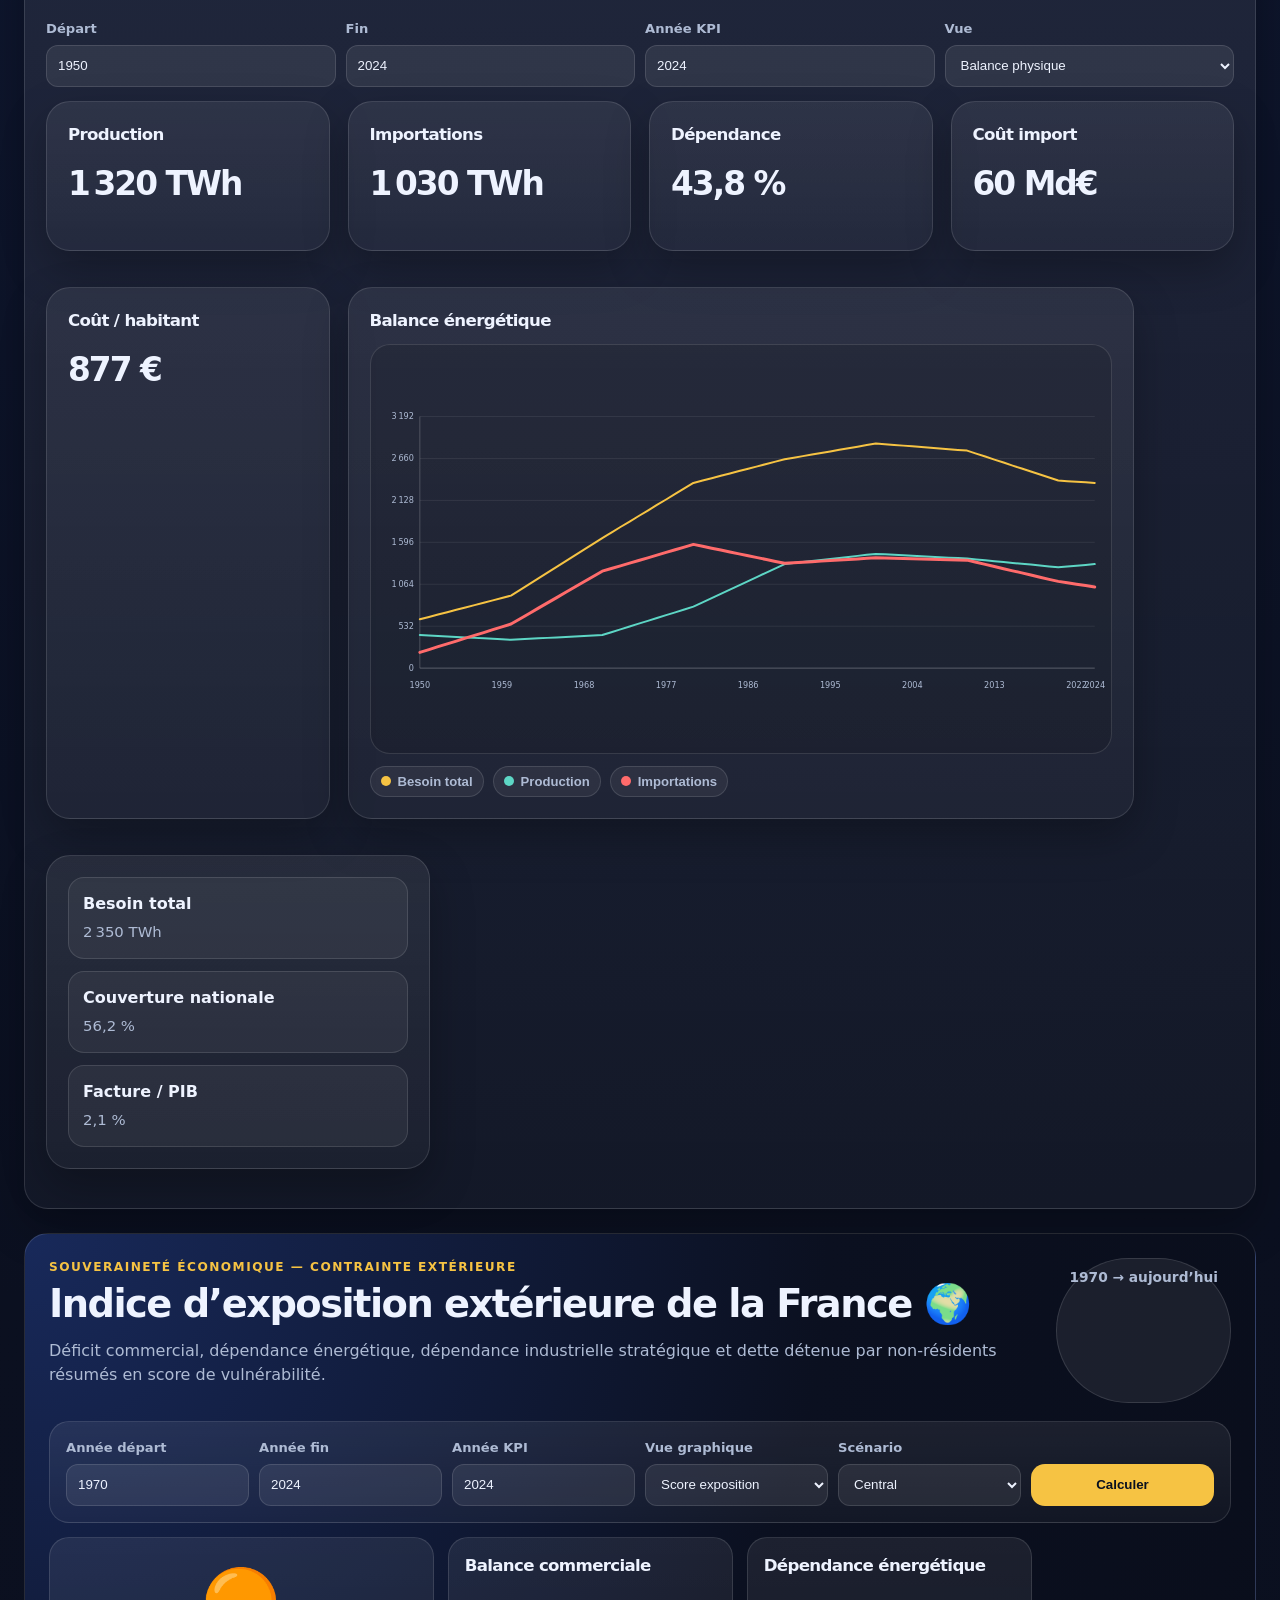
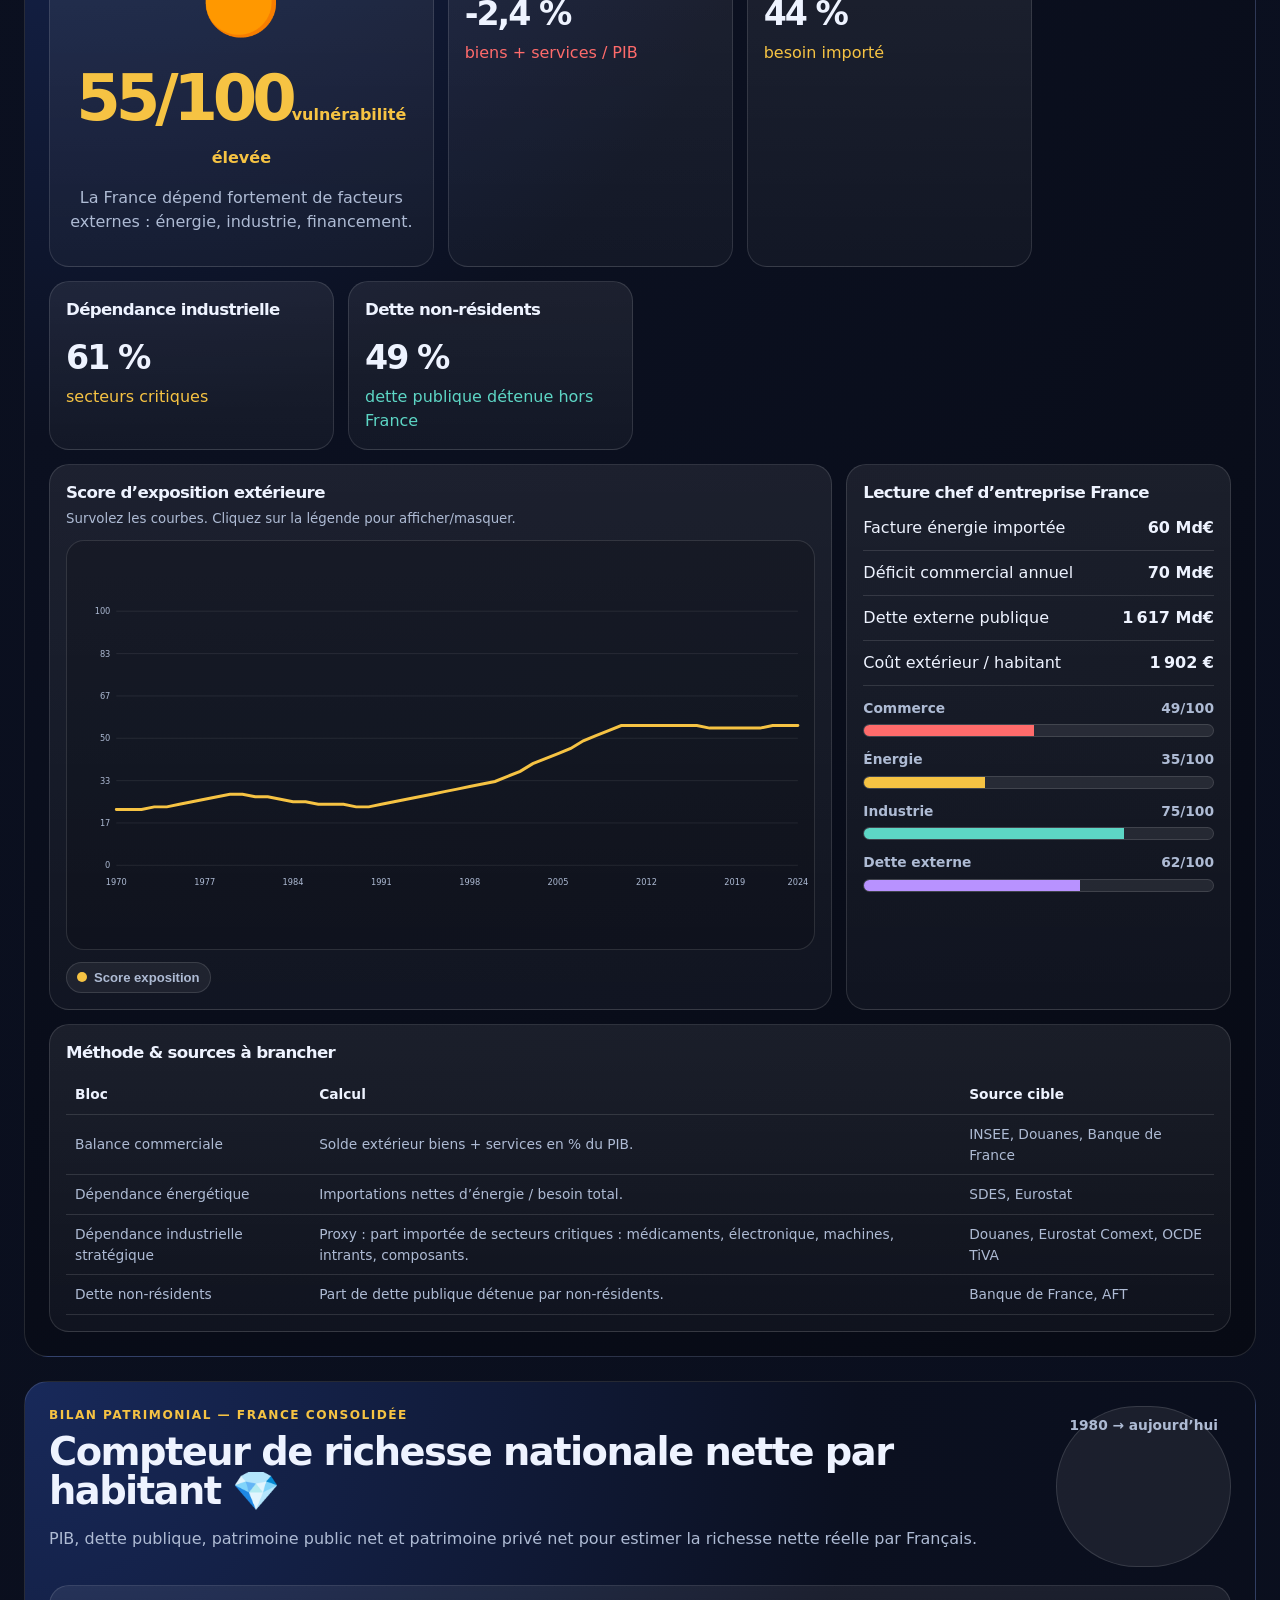
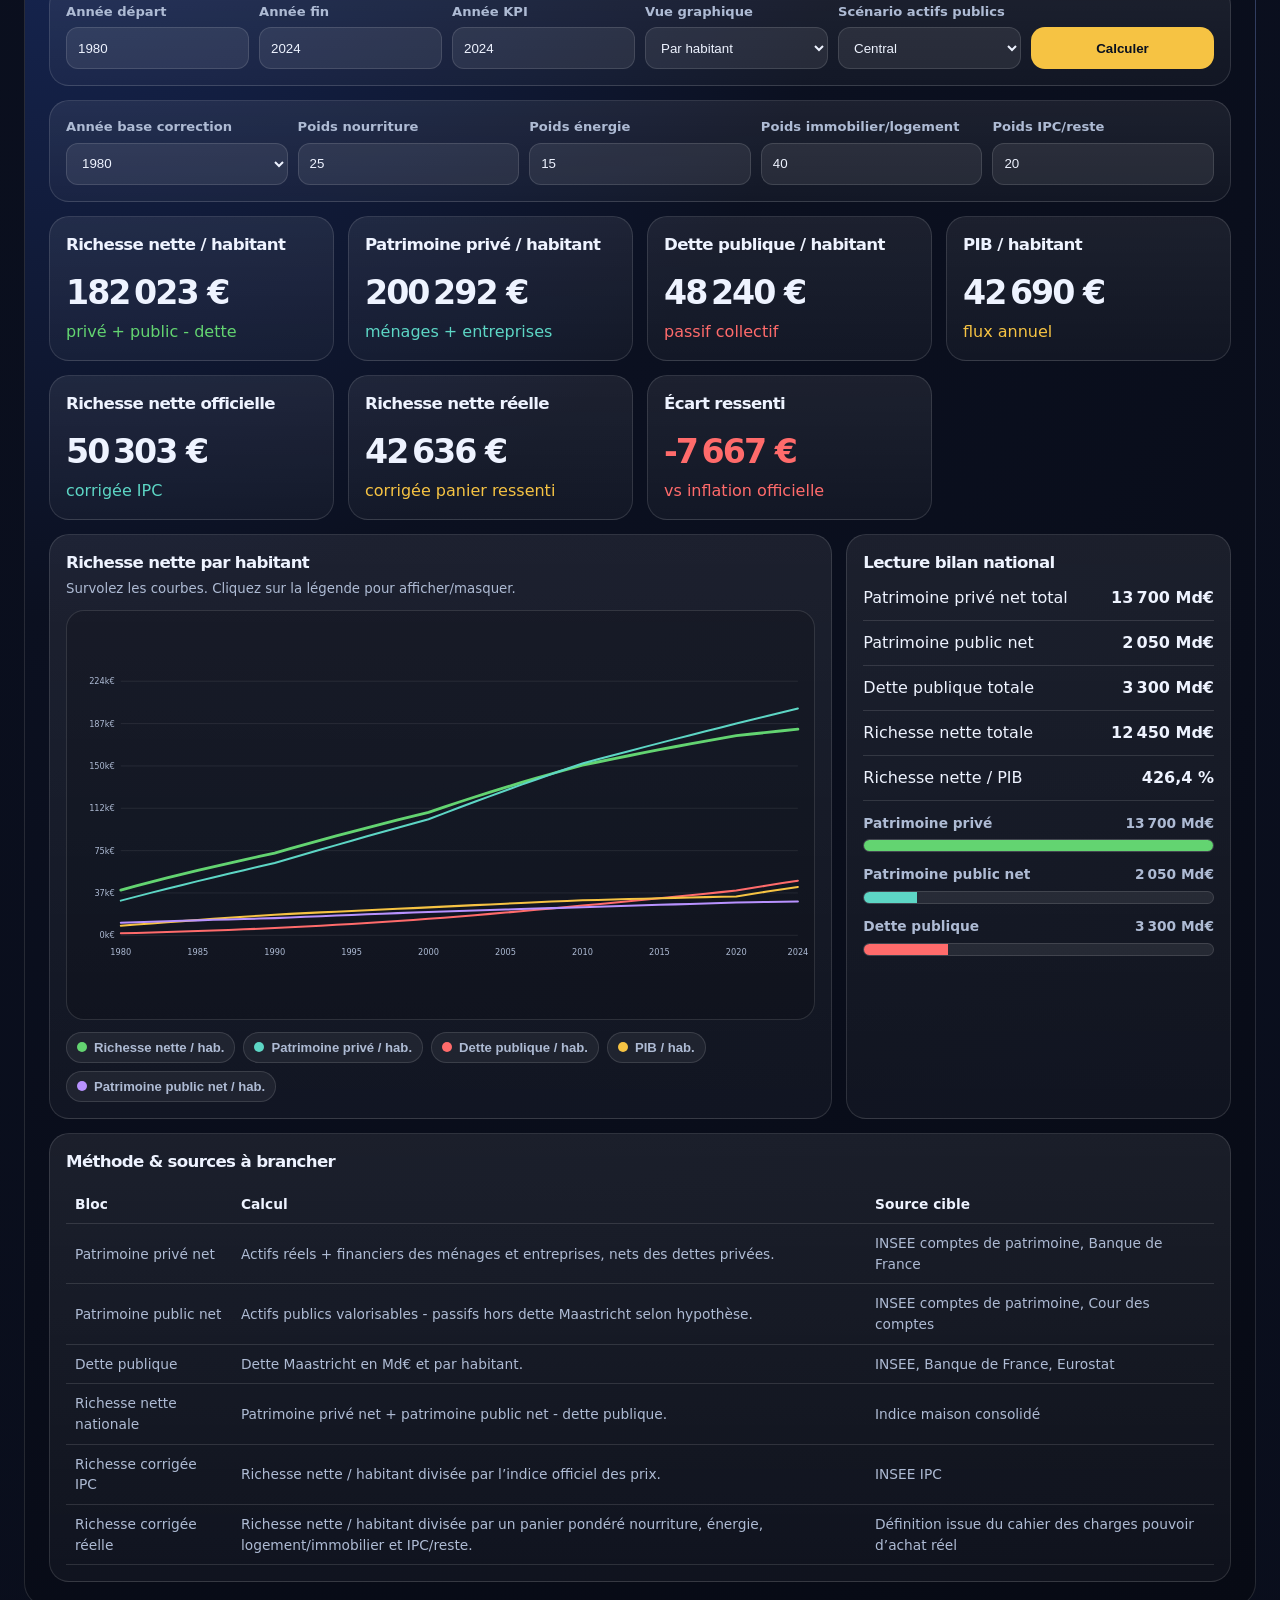
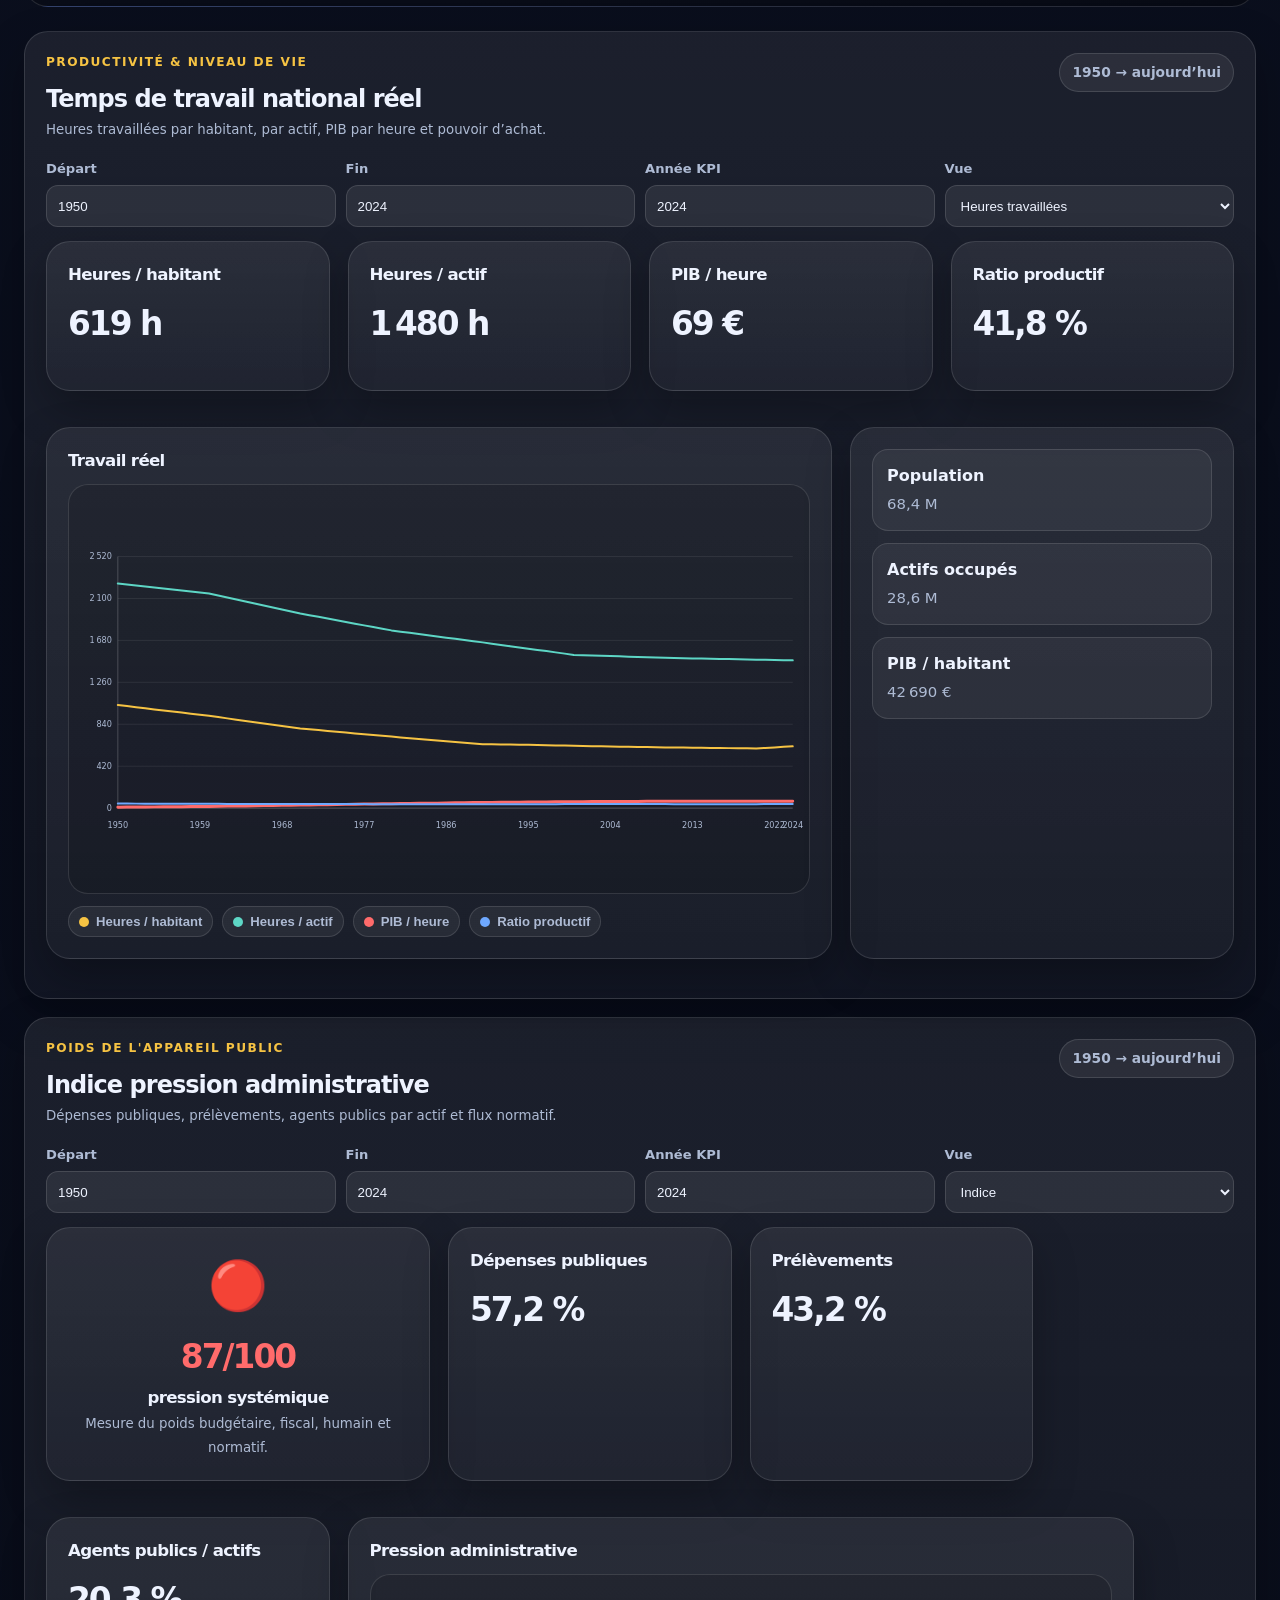
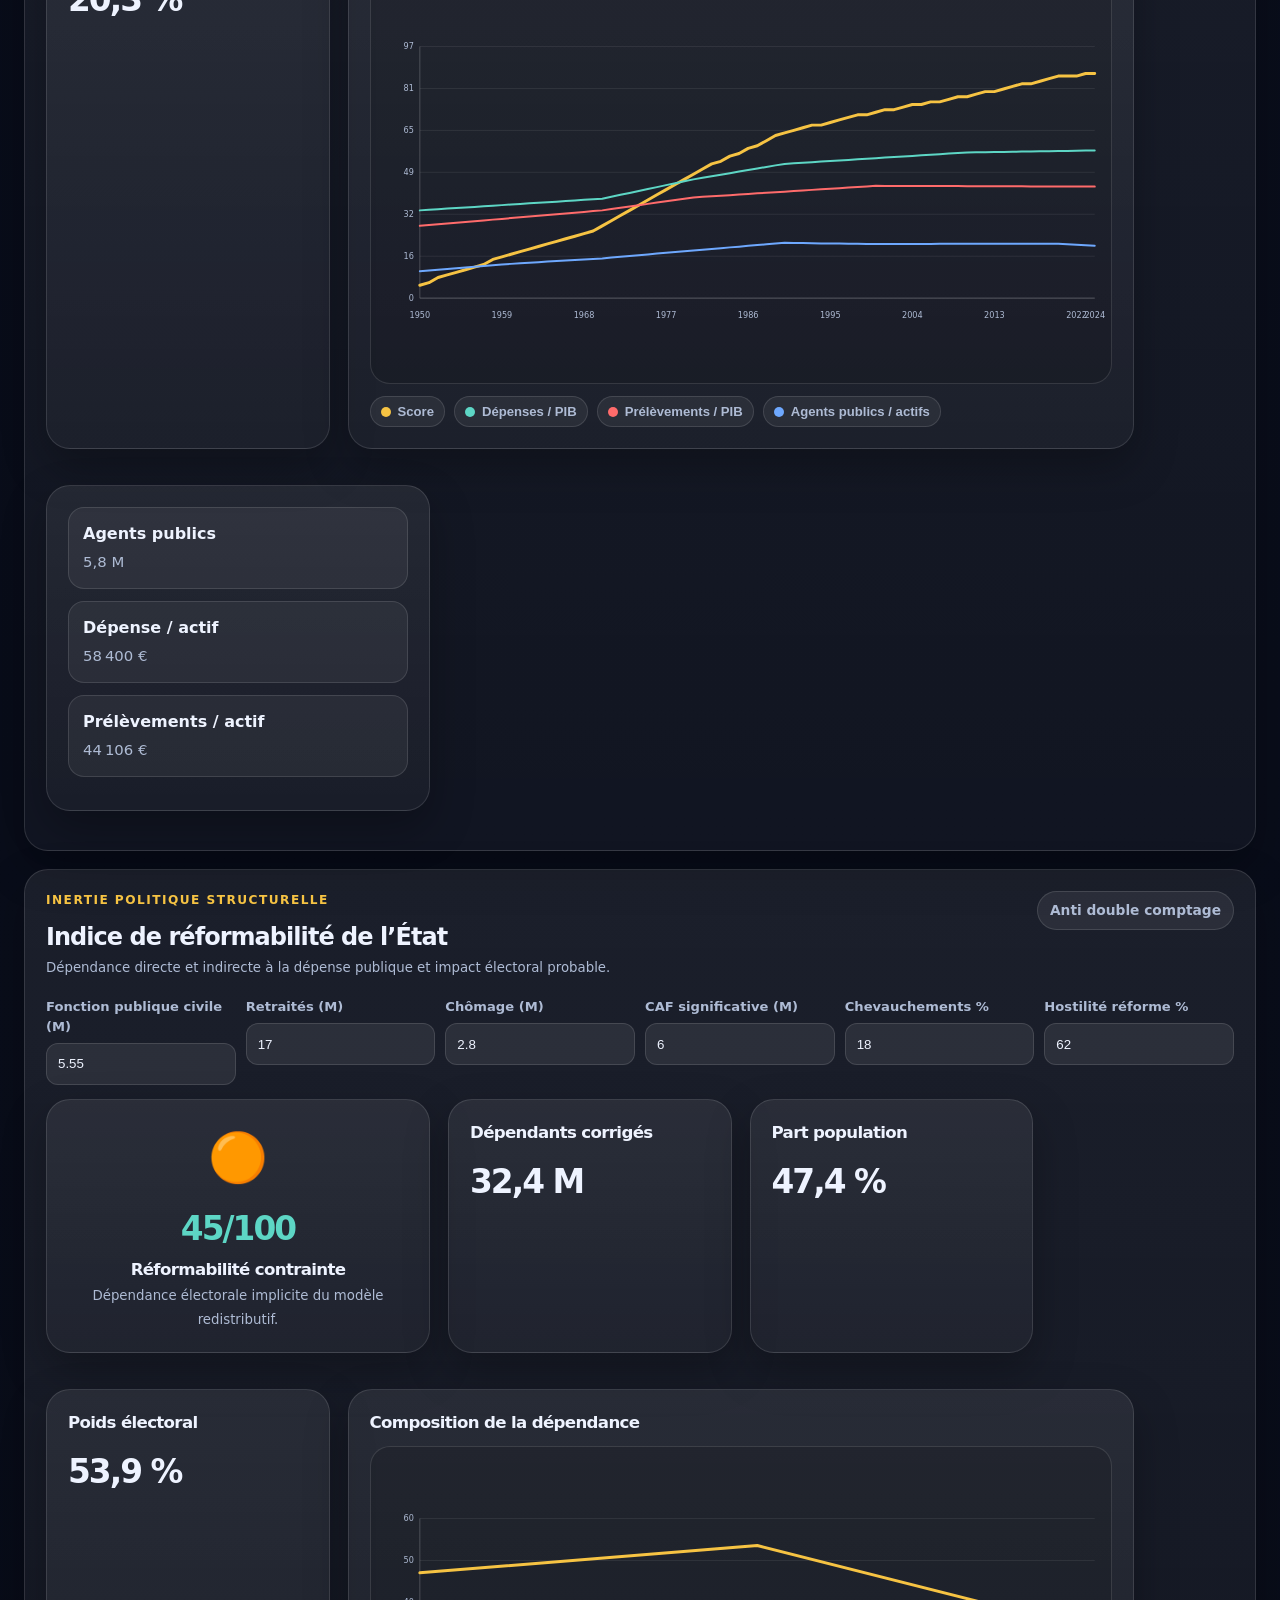
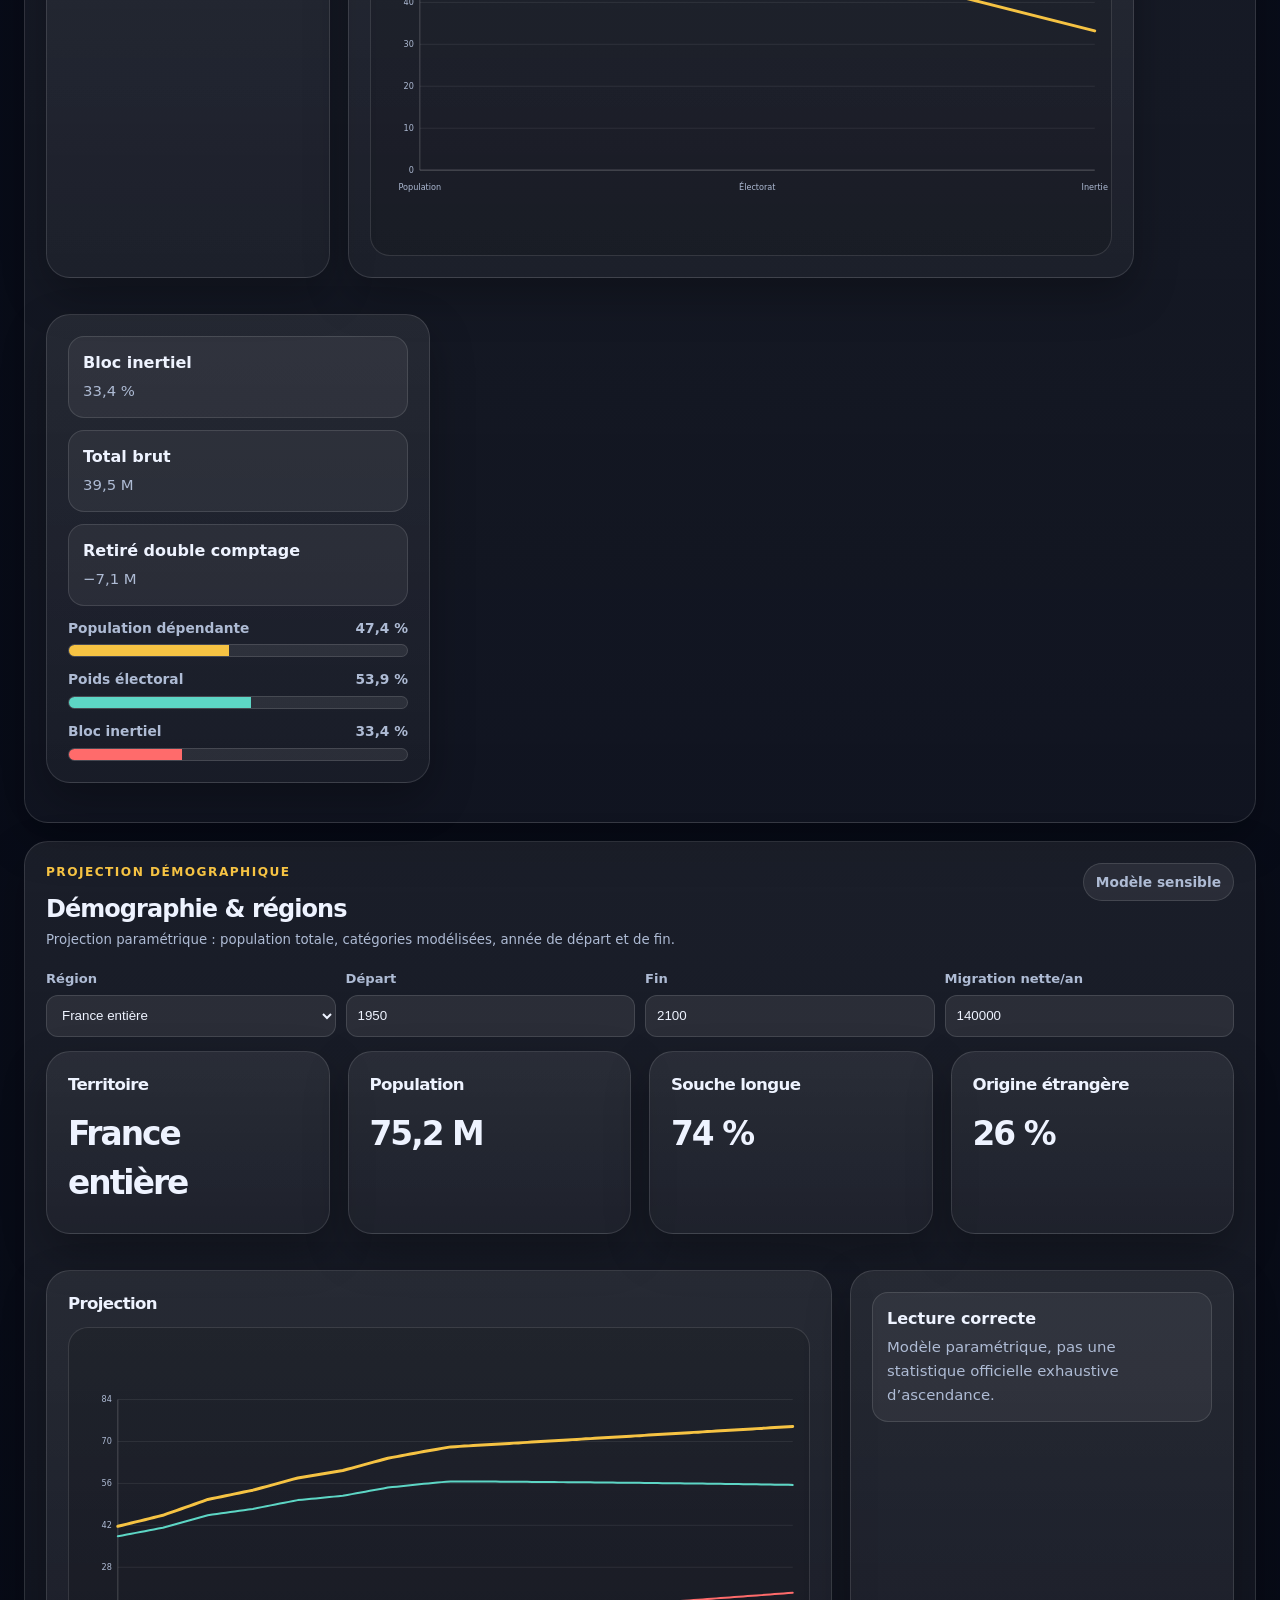
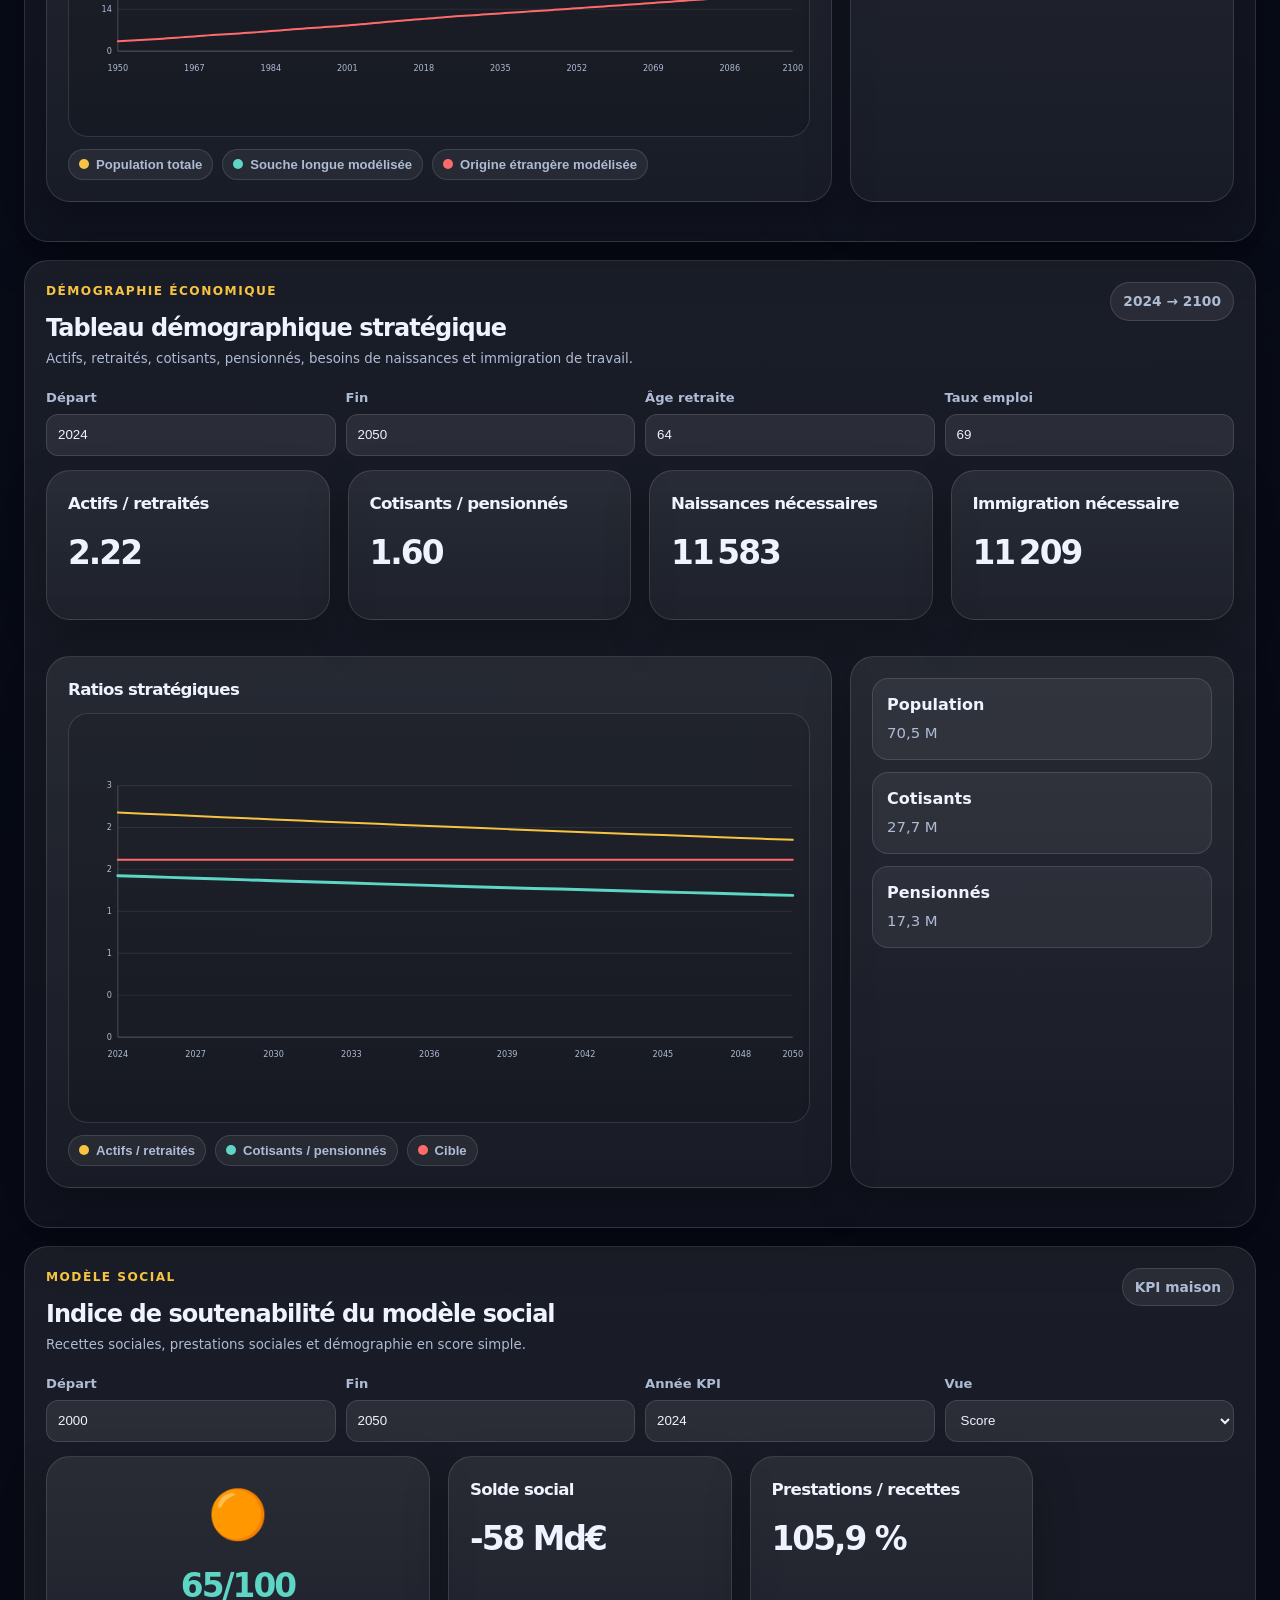
==== commit 01b12765: "Update index.html" ====
--- a/index.html
+++ b/index.html
@@ -1,85 +1,283 @@
 <!doctype html>
 <html lang="fr">
 <head>
-  <meta charset="utf-8" />
-  <meta name="viewport" content="width=device-width, initial-scale=1" />
-  <title>Le Français Moyen — Tableau de bord réel de la France</title>
-  <meta name="description" content="Mettez des chiffres sur vos ressentis : inflation, énergie, dette, démographie, dépendance à l'État et richesse réelle de la France." />
-  <meta name="robots" content="index,follow" />
-  <meta property="og:title" content="Le Français Moyen — Tableau de bord réel de la France" />
-  <meta property="og:description" content="Un tableau de bord interactif pour mesurer l'état réel du pays avec des données publiques et des indices lisibles." />
-  <meta property="og:type" content="website" />
-  <link rel="canonical" href="https://lefrancaismoyen.fr/" />
-  <link rel="stylesheet" href="assets/css/styles.css" />
+  <meta charset="utf-8">
+  <meta name="viewport" content="width=device-width,initial-scale=1,viewport-fit=cover">
+  <meta name="description" content="Le Français Moyen — tableau de bord statistique de la France : économie, fiscalité, énergie, démographie, pouvoir d'achat, modèle social et capacité de réforme.">
+  <meta name="robots" content="index,follow,max-image-preview:large">
+  <meta name="theme-color" content="#0b1020">
+  <link rel="canonical" href="https://lefrancaismoyen.fr/">
+  <meta property="og:type" content="website">
+  <meta property="og:locale" content="fr_FR">
+  <meta property="og:title" content="Le Français Moyen — Tableau de bord statistique de la France">
+  <meta property="og:description" content="La France comme une entreprise : indicateurs officiels, simulateurs et tableaux de bord de pilotage.">
+  <title>Le Français Moyen — Tableau de bord statistique de la France</title>
+  <script type="application/ld+json">{"@context":"https://schema.org","@type":"WebSite","name":"Le Français Moyen","url":"https://lefrancaismoyen.fr/","inLanguage":"fr-FR"}</script>
+  <style>
+    :root{--bg:#0b1020;--bg2:#070a14;--panel:#111936;--text:#eef3ff;--muted:#aebbd4;--accent:#f6c343;--accent2:#5dd6c5;--red:#ff6b6b;--green:#63d471;--blue:#6ea8fe;--purple:#b892ff;--border:rgba(255,255,255,.12);--shadow:0 18px 44px rgba(0,0,0,.26);--radius:24px}
+    *{box-sizing:border-box}html{scroll-behavior:smooth}body{margin:0;font-family:system-ui,-apple-system,BlinkMacSystemFont,"Segoe UI",Roboto,Arial,sans-serif;background:radial-gradient(circle at 0 0,#18295a 0,var(--bg) 34%,var(--bg2) 100%);color:var(--text);line-height:1.5;text-rendering:optimizeLegibility;-webkit-font-smoothing:antialiased}a{color:inherit;text-decoration:none}.skip{position:absolute;left:-999px;top:8px;background:var(--accent);color:#0b1020;padding:10px;border-radius:10px;z-index:99}.skip:focus{left:8px}a:focus-visible,button:focus-visible,input:focus-visible,select:focus-visible{outline:3px solid var(--accent);outline-offset:3px}
+    header{position:sticky;top:0;z-index:20;backdrop-filter:blur(16px);background:rgba(11,16,32,.88);border-bottom:1px solid var(--border)}.nav{max-width:1500px;margin:auto;padding:14px 24px;display:flex;align-items:center;justify-content:space-between;gap:18px}.brand{display:flex;align-items:center;gap:12px;font-weight:850;letter-spacing:-.03em;font-size:1.12rem}.logo{width:38px;height:38px;border-radius:12px;display:grid;place-items:center;background:linear-gradient(135deg,var(--accent),#fff0aa);color:#101520;font-weight:900;box-shadow:0 8px 24px rgba(246,195,67,.24)}nav ul{list-style:none;display:flex;gap:15px;margin:0;padding:0;color:var(--muted);font-size:.92rem;flex-wrap:wrap}nav a:hover{color:var(--text)}
+    main{max-width:1500px;margin:auto;padding:32px 24px 74px}.hero{display:grid;grid-template-columns:1.1fr .9fr;gap:22px;margin-bottom:24px}.card,.panel{background:linear-gradient(180deg,rgba(255,255,255,.075),rgba(255,255,255,.035));border:1px solid var(--border);border-radius:var(--radius);box-shadow:var(--shadow)}.hero-card{min-height:340px;padding:34px;display:flex;flex-direction:column;justify-content:space-between;position:relative;overflow:hidden}.hero-card:after{content:"";position:absolute;width:300px;height:300px;border-radius:50%;right:-120px;top:-100px;background:radial-gradient(circle,rgba(246,195,67,.26),transparent 62%);pointer-events:none}.eyebrow{color:var(--accent);font-weight:850;text-transform:uppercase;letter-spacing:.12em;font-size:.76rem;margin-bottom:10px}h1{font-size:clamp(2.2rem,5vw,4.8rem);line-height:.96;letter-spacing:-.07em;margin:0 0 16px;max-width:880px}h2,h3{margin:0;letter-spacing:-.04em}h2{font-size:1.5rem}h3{font-size:1.04rem}.hero p{color:var(--muted);font-size:1.1rem;max-width:760px;margin:0}.actions,.filters,.sim-fields{display:flex;gap:10px;flex-wrap:wrap}.actions{margin-top:26px}.button{border:0;cursor:pointer;padding:12px 17px;border-radius:14px;font-weight:850;color:#09101f;background:var(--accent)}.button.secondary{background:rgba(255,255,255,.08);color:var(--text);border:1px solid var(--border)}
+    .tag{border:1px solid var(--border);background:rgba(255,255,255,.07);color:var(--muted);padding:8px 12px;border-radius:999px;font-weight:750;font-size:.86rem;white-space:nowrap}.muted,small{color:var(--muted)}.score{padding:20px;background:rgba(0,0,0,.18);border:1px solid var(--border);border-radius:20px}.score-value{font-size:2.55rem;font-weight:900;letter-spacing:-.06em}.quote{font-size:1.2rem;margin:0;letter-spacing:-.02em}
+    .toolbar{display:flex;justify-content:space-between;gap:14px;align-items:center;margin:26px 0 18px;flex-wrap:wrap}.grid{display:grid;grid-template-columns:repeat(12,1fr);gap:18px}.panel{padding:21px;min-height:150px;margin-bottom:18px}.kpi{grid-column:span 3}.wide{grid-column:span 8}.side{grid-column:span 4}.full{grid-column:1/-1}.kpi-number{font-size:2.05rem;font-weight:900;letter-spacing:-.06em;margin:12px 0 4px}.delta{font-weight:850;font-size:.9rem}.up{color:var(--red)!important}.down{color:var(--green)!important}.neutral{color:var(--accent2)!important}.warn{color:var(--accent)!important}
+    .panel-header,.score-top{display:flex;justify-content:space-between;gap:14px;align-items:flex-start;margin-bottom:18px}select,input{background:rgba(255,255,255,.08);color:var(--text);border:1px solid var(--border);border-radius:12px;padding:10px 11px;outline:0;min-height:42px;width:100%}option{background:#10172e}.field{min-width:160px;flex:1}.field label{display:block;color:var(--muted);font-size:.82rem;margin-bottom:6px;font-weight:750}.sim-fields{margin:14px 0}.chart-box{height:410px;position:relative;border-radius:20px;background:rgba(0,0,0,.12);border:1px solid var(--border);overflow:hidden;margin-top:10px}.svg-chart{width:100%;height:100%;display:block}.legend{display:flex;gap:9px;flex-wrap:wrap;margin-top:12px}.legend button{display:flex;align-items:center;gap:7px;border:1px solid var(--border);border-radius:999px;padding:7px 10px;background:rgba(255,255,255,.06);color:var(--muted);cursor:pointer;font-size:.82rem;font-weight:800}.legend button.off{opacity:.45;text-decoration:line-through}.dot{width:10px;height:10px;border-radius:99px;display:inline-block}.tooltip{position:fixed;display:none;z-index:50;background:#0a0f1f;color:var(--text);border:1px solid var(--border);border-radius:12px;padding:10px 12px;font-size:12px;line-height:1.45;box-shadow:0 10px 32px rgba(0,0,0,.38);pointer-events:none;max-width:310px}.insight-list{display:grid;gap:12px}.insight,.matrix-item,.sim-kpi{padding:14px;border-radius:16px;background:rgba(255,255,255,.055);border:1px solid var(--border)}.insight strong{display:block;margin-bottom:4px}.insight span{color:var(--muted);font-size:.93rem}.matrix{display:grid;grid-template-columns:repeat(4,1fr);gap:14px}.matrix-item{padding:18px}.matrix-item b{display:block;font-size:1.5rem;margin:8px 0 2px}.source-grid{display:grid;grid-template-columns:repeat(5,1fr);gap:12px}.source{border:1px dashed rgba(255,255,255,.2);border-radius:16px;padding:14px;color:var(--muted);background:rgba(255,255,255,.035);font-weight:750;font-size:.92rem}.audit-table{width:100%;border-collapse:collapse;color:var(--muted);font-size:.86rem;margin-top:18px}.audit-table th,.audit-table td{border-bottom:1px solid var(--border);padding:10px;text-align:left;vertical-align:top}.audit-table th{color:var(--text)}.bars{display:grid;gap:12px;margin-top:12px}.bar label{display:flex;justify-content:space-between;color:var(--muted);font-size:.86rem;font-weight:800;margin-bottom:6px}.track{height:13px;border-radius:999px;background:rgba(255,255,255,.08);border:1px solid var(--border);overflow:hidden}.fill{height:100%;width:0%;background:var(--accent)}
+    footer{border-top:1px solid var(--border);color:var(--muted);padding:28px 24px;max-width:1500px;margin:auto;font-size:.92rem}.visually-hidden{position:absolute!important;width:1px;height:1px;overflow:hidden;clip:rect(1px,1px,1px,1px);white-space:nowrap}
+    @media(max-width:1050px){.hero{grid-template-columns:1fr}.kpi{grid-column:span 6}.wide,.side{grid-column:1/-1}.matrix,.source-grid{grid-template-columns:repeat(2,1fr)}nav ul{display:none}}@media(max-width:640px){main{padding:22px 14px 58px}.nav{padding:12px 14px}.hero-card,.panel{border-radius:20px;padding:19px}.kpi{grid-column:1/-1}.matrix,.source-grid{grid-template-columns:1fr}.chart-box{height:330px}h1{font-size:2.35rem}}
+  </style>
 </head>
 <body>
-<header class="hero">
-  <nav class="nav"><a class="brand" href="#top">Le Français Moyen</a><div><a href="#60s">France en 60 secondes</a><a href="#indices">Indices</a><a href="#methodo">Méthodo</a><a href="weekly/latest.html">Hebdo</a></div></nav>
-  <section class="hero-inner" id="top">
-    <p class="eyebrow">Tableau de bord interactif</p>
-    <h1>Mettez des chiffres sur vos ressentis.</h1>
-    <p class="lead">Inflation réelle, dépendance énergétique, poids de l'État, richesse par habitant, soutenabilité démographique : une lecture simple et sourcée de l'état du pays.</p>
-    <div class="cta-row"><a class="button primary" href="#60s">Voir la France en 60 secondes</a><a class="button" href="#methodo">Voir les sources</a></div>
-  </section>
+<a class="skip" href="#contenu">Aller au contenu</a>
+<header>
+  <div class="nav">
+    <a href="#" class="brand"><span class="logo">FM</span><span>lefrançaismoyen.fr</span></a>
+    <nav aria-label="Navigation principale"><ul>
+      <li><a href="#dashboard">Tableau</a></li><li><a href="#compte-resultat-national">Compte national</a></li><li><a href="#simulateur-fiscal-reel">Fiscalité</a></li><li><a href="#indice-cout-vie-reel">Coût réel</a></li><li><a href="#balance-energetique-nationale">Énergie</a></li><li><a href="#indice-exposition-exterieure">Extérieur</a></li><li><a href="#richesse-nationale-nette">Richesse</a></li><li><a href="#temps-travail-national-reel">Travail</a></li><li><a href="#indice-pression-administrative">Administration</a></li><li><a href="#indice-reformabilite-etat">Réformabilité</a></li><li><a href="#demographie">Démographie</a></li>
+    </ul></nav>
+  </div>
 </header>
 
-<main>
-<section class="section snapshot" id="60s">
-  <p class="update-date">
-Dernière mise à jour des données : <strong><span id="last-updated"></span></strong>
-</p>
-  <div class="section-head"><p class="eyebrow">Lecture rapide</p><h2>La France en 60 secondes</h2><p>Les chiffres ci-dessous sont des données de démonstration structurées pour être remplacées par les séries officielles.</p></div>
-  <div class="grid cards" id="snapshotCards"></div>
-</section>
-
-<section class="section" id="indices">
-  <div class="section-head"><p class="eyebrow">Indices signature</p><h2>5 thermomètres lisibles</h2><p>Chaque indice doit répondre à une question simple. C'est ce qui rend le site partageable.</p></div>
-  <div class="tool-grid">
-    <article class="tool-card"><h3>Inflation ressentie</h3><p>Compare l'inflation officielle à un panier pondéré nourriture / énergie / logement / transport.</p><div class="chart" data-chart="inflation"></div></article>
-    <article class="tool-card"><h3>Dépendance énergétique</h3><p>Part de l'énergie consommée qui dépend des importations, et coût estimé par habitant.</p><div class="chart" data-chart="energy"></div></article>
-    <article class="tool-card"><h3>Dépendance à l'État</h3><p>Estime la part de population dont le revenu dépend majoritairement de la dépense publique.</p><div class="chart" data-chart="state"></div></article>
-    <article class="tool-card"><h3>Richesse nette réelle</h3><p>Mesure la richesse nationale nette par habitant, corrigée de l'inflation officielle et ressentie.</p><div class="chart" data-chart="wealth"></div></article>
-    <article class="tool-card"><h3>Soutenabilité démographique</h3><p>Rapport entre actifs potentiels, retraités, mineurs et population dépendante.</p><div class="chart" data-chart="demo"></div></article>
-  </div>
-</section>
-
-<section class="section compare">
-  <div class="section-head"><p class="eyebrow">Ressenti vs réalité</p><h2>Ce que les Français ressentent, ce que les chiffres montrent</h2></div>
-  <div class="compare-grid" id="realityChecks"></div>
-</section>
-
-<section class="section" id="questions-seo">
-  <div class="section-head"><p class="eyebrow">Pages SEO à créer ensuite</p><h2>Répondre aux vraies questions</h2></div>
-  <div class="question-list">
-    <a href="#">La France s'appauvrit-elle vraiment ?</a>
-    <a href="#">Pourquoi les Français ont-ils l'impression que tout augmente ?</a>
-    <a href="#">Combien coûte vraiment l'État par habitant ?</a>
-    <a href="#">La France dépend-elle trop de l'énergie étrangère ?</a>
-    <a href="#">La démographie française est-elle encore soutenable ?</a>
-  </div>
-</section>
-
-<section class="section method" id="methodo">
-  <div class="section-head"><p class="eyebrow">Crédibilité</p><h2>Méthode et sources</h2><p>La confiance se gagne ici. Chaque module doit afficher : source primaire, formule, dernière mise à jour : <strong><span id="last-updated"></span></strong>, limites.</p></div>
-  <div class="method-grid">
-    <div><h3>Sources prévues</h3><p>INSEE, Eurostat, Banque mondiale, OCDE, SDES, RTE, Cour des comptes, DREES, Banque de France.</p></div>
-    <div><h3>Automatisation</h3><p>Les séries sont stockées dans <code>/data/dashboard-series.json</code>. Le site peut ensuite être alimenté via GitHub Actions.</p></div>
-    <div><h3>Limite assumée</h3><p>Les indices propriétaires ne sont pas des statistiques officielles : ce sont des agrégats explicites, auditables, et discutables.</p></div>
-  </div>
+<main id="contenu">
+<section class="hero">
+  <div class="card hero-card">
+    <div><div class="eyebrow">Le pays comme une entreprise</div><h1>Le tableau de bord du Français moyen.</h1><p>Des données économiques, fiscales, financières, énergétiques, sociales et démographiques mises en perspective pour comprendre ce que l'on ressent dans la vie quotidienne.</p><div class="actions"><a class="button" href="#dashboard">Voir les indicateurs</a><a class="button secondary" href="#compte-resultat-national">Piloter la France</a></div></div>
+    <small>Prototype autonome : 0 dépendance externe, SVG natif, séries pédagogiques remplaçables par CSV/API officiels.</small>
+  </div>
+  <aside class="card hero-card">
+    <div class="score"><div class="score-top"><span class="muted">Indice de tension du quotidien</span><span class="tag">Prototype</span></div><div class="score-value" id="dailyScore">72/100</div><small>Synthèse : inflation, logement, énergie, salaire réel, fiscalité, modèle social.</small></div>
+    <div class="score"><p class="quote">« Je ne sais pas si je gagne moins, mais mon argent va moins loin. »</p></div>
+  </aside>
+</section>
+
+<section id="dashboard" class="toolbar"><div><div class="eyebrow">Pilotage national</div><h2>Indicateurs de fonctionnement</h2></div><div class="filters"><select id="periodSelect"><option>2024</option><option>2020</option><option>2010</option><option>2000</option><option>1980</option><option>1960</option></select></div></section>
+<section class="grid">
+  <article class="panel kpi"><h3>Pouvoir d'achat réel</h3><div class="kpi-number" id="kpiPurchasing">+0,8%</div><div class="delta neutral">évolution annuelle</div></article>
+  <article class="panel kpi"><h3>Inflation alimentaire</h3><div class="kpi-number" id="kpiFood">+7,2%</div><div class="delta up">pression forte</div></article>
+  <article class="panel kpi"><h3>Prix du logement</h3><div class="kpi-number" id="kpiHousing">×2,7</div><div class="delta up">depuis 2000</div></article>
+  <article class="panel kpi"><h3>Dette publique</h3><div class="kpi-number" id="kpiDebt">110%</div><div class="delta up">du PIB</div></article>
+  <article class="panel wide"><div class="panel-header"><div><h2>Évolution longue des grands signaux</h2><small>Données de démonstration normalisées base 100.</small></div></div><div class="chart-box"><svg id="mainSvg" class="svg-chart"></svg></div><div id="mainLegend" class="legend"></div></article>
+  <aside class="panel side"><h2>Ce que ça raconte</h2><div class="insight-list" style="margin-top:12px"><div class="insight"><strong>Le salaire nominal ne suffit pas.</strong><span>Il faut le comparer aux prix réels : nourriture, logement, énergie, fiscalité.</span></div><div class="insight"><strong>La dette est un indicateur de gestion.</strong><span>Stock, flux, coût de financement et capacité de remboursement.</span></div><div class="insight"><strong>La démographie transforme tout.</strong><span>Actifs, retraités, dépendance et base fiscale.</span></div></div></aside>
+</section>
+
+<section id="compte-resultat-national" class="panel full">
+  <div class="panel-header"><div><div class="eyebrow">France comme une entreprise</div><h2>Compte de résultat national simplifié</h2><small>Recettes, dépenses, déficit, dette, dette par habitant et charge d'intérêts.</small></div><span class="tag">1900 → aujourd’hui</span></div>
+  <div class="sim-fields"><div class="field"><label>Année départ</label><input id="crnStart" type="number" value="1900"></div><div class="field"><label>Année fin</label><input id="crnEnd" type="number" value="2024"></div><div class="field"><label>Vue</label><select id="crnView"><option value="ratio">Ratios % PIB</option><option value="euros">Md€ courants</option><option value="habitant">Dette par habitant</option><option value="salaire">Dette / salaire</option></select></div><div class="field"><label>Année KPI</label><input id="crnYear" type="number" value="2024"></div></div>
+  <div class="grid"><article class="panel kpi"><h3>Recettes</h3><div class="kpi-number" id="crnRevenue">—</div></article><article class="panel kpi"><h3>Dépenses</h3><div class="kpi-number" id="crnExpense">—</div></article><article class="panel kpi"><h3>Déficit</h3><div class="kpi-number" id="crnDeficit">—</div></article><article class="panel kpi"><h3>Dette</h3><div class="kpi-number" id="crnDebt">—</div></article><article class="panel kpi"><h3>Dette / habitant</h3><div class="kpi-number" id="crnPerCapita">—</div></article><article class="panel kpi"><h3>Dette / salaire</h3><div class="kpi-number" id="crnDebtSalary">—</div></article><article class="panel wide"><h3 id="crnChartTitle">Évolution</h3><div class="chart-box"><svg id="crnSvg" class="svg-chart"></svg></div><div id="crnLegend" class="legend"></div></article><aside class="panel side"><div class="insight-list"><div class="insight"><strong>Résultat net</strong><span id="crnResult">—</span></div><div class="insight"><strong>Coût de la dette</strong><span id="crnInterest">—</span></div><div class="insight"><strong>Dette / recettes</strong><span id="crnDebtRevenue">—</span></div></div></aside></div>
+</section>
+
+<section id="simulateur-fiscal-reel" class="panel full">
+  <div class="panel-header"><div><div class="eyebrow">Profil fiscal réel</div><h2>Simulateur fiscal réel par profil</h2><small>Cotisations, IR, TVA, énergie, carburant, foncier et redistribution estimée.</small></div><span class="tag">Profil individuel</span></div>
+  <div class="sim-fields"><div class="field"><label>Salaire brut annuel</label><input id="taxGross" type="number" value="42000"></div><div class="field"><label>Situation</label><select id="taxStatus"><option value="single">Célibataire</option><option value="couple">Couple</option><option value="singleParent">Parent isolé</option></select></div><div class="field"><label>Enfants</label><input id="taxChildren" type="number" value="0"></div><div class="field"><label>Conso TTC/an</label><input id="taxSpend" type="number" value="22000"></div><div class="field"><label>Carburant L/an</label><input id="taxFuelLiters" type="number" value="900"></div><div class="field"><label>Énergie logement</label><input id="taxEnergyBill" type="number" value="1800"></div></div>
+  <div class="grid"><article class="panel kpi"><h3>Impôt total réel</h3><div class="kpi-number" id="taxTotal">—</div></article><article class="panel kpi"><h3>Taux réel</h3><div class="kpi-number" id="taxRate">—</div></article><article class="panel kpi"><h3>Redistribution</h3><div class="kpi-number" id="taxRedistribution">—</div></article><article class="panel wide"><h3>Où part l’argent ?</h3><div class="chart-box"><svg id="taxSvg" class="svg-chart"></svg></div><div id="taxLegend" class="legend"></div></article><aside class="panel side"><div class="insight-list"><div class="insight"><strong>Salaire net estimé</strong><span id="taxNetSalary">—</span></div><div class="insight"><strong>Revenu disponible</strong><span id="taxDisposable">—</span></div><div class="insight"><strong>IR</strong><span id="taxIncomeTax">—</span></div><div class="insight"><strong>TVA</strong><span id="taxVat">—</span></div></div></aside></div>
+</section>
+
+<section id="indice-cout-vie-reel" class="panel full">
+  <div class="panel-header"><div><div class="eyebrow">Pouvoir de vivre</div><h2>Indice coût de la vie réel long terme</h2><small>Panier réel comparé au salaire médian : combien d’heures faut-il travailler ?</small></div><span class="tag">1960 → aujourd’hui</span></div>
+  <div class="sim-fields"><div class="field"><label>Départ</label><input id="lifeStart" type="number" value="1960"></div><div class="field"><label>Fin</label><input id="lifeEnd" type="number" value="2024"></div><div class="field"><label>Profil</label><select id="lifeHousehold"><option value="single">Seul</option><option value="couple">Couple</option><option value="family">Famille</option></select></div><div class="field"><label>Logement</label><select id="lifeHousingMode"><option value="access">Accès propriété</option><option value="rent">Location</option><option value="owner">Propriétaire</option></select></div></div>
+  <div class="grid"><article class="panel kpi"><h3>Heures départ</h3><div class="kpi-number" id="lifeHoursStart">—</div></article><article class="panel kpi"><h3>Heures fin</h3><div class="kpi-number" id="lifeHoursEnd">—</div></article><article class="panel kpi"><h3>Écart</h3><div class="kpi-number" id="lifeHoursGap">—</div></article><article class="panel wide"><h3>Heures de travail nécessaires</h3><div class="chart-box"><svg id="lifeSvg" class="svg-chart"></svg></div><div id="lifeLegend" class="legend"></div></article><aside class="panel side"><div class="insight-list"><div class="insight"><strong>Panier fin</strong><span id="lifeBasketEnd">—</span></div><div class="insight"><strong>Salaire horaire</strong><span id="lifeHourlyEnd">—</span></div><div class="insight"><strong>Charge</strong><span id="lifeBurdenEnd">—</span></div></div><div id="lifeBars" class="bars"></div></aside></div>
+</section>
+
+<section id="balance-energetique-nationale" class="panel full">
+  <div class="panel-header"><div><div class="eyebrow">Intrant critique</div><h2>Balance énergétique nationale</h2><small>Production, importations, dépendance, facture énergétique et coût par habitant.</small></div><span class="tag">1950 → aujourd’hui</span></div>
+  <div class="sim-fields"><div class="field"><label>Départ</label><input id="enStart" type="number" value="1950"></div><div class="field"><label>Fin</label><input id="enEnd" type="number" value="2024"></div><div class="field"><label>Année KPI</label><input id="enKpiYear" type="number" value="2024"></div><div class="field"><label>Vue</label><select id="enView"><option value="balance">Balance physique</option><option value="dependency">Dépendance</option><option value="cost">Coût import</option><option value="percapita">Par habitant</option></select></div></div>
+  <div class="grid"><article class="panel kpi"><h3>Production</h3><div class="kpi-number" id="enProd">—</div></article><article class="panel kpi"><h3>Importations</h3><div class="kpi-number" id="enImports">—</div></article><article class="panel kpi"><h3>Dépendance</h3><div class="kpi-number" id="enDependency">—</div></article><article class="panel kpi"><h3>Coût import</h3><div class="kpi-number" id="enCost">—</div></article><article class="panel kpi"><h3>Coût / habitant</h3><div class="kpi-number" id="enCostCapita">—</div></article><article class="panel wide"><h3 id="enChartTitle">Balance énergétique</h3><div class="chart-box"><svg id="enSvg" class="svg-chart"></svg></div><div id="enLegend" class="legend"></div></article><aside class="panel side"><div class="insight-list"><div class="insight"><strong>Besoin total</strong><span id="enDemand">—</span></div><div class="insight"><strong>Couverture nationale</strong><span id="enCoverage">—</span></div><div class="insight"><strong>Facture / PIB</strong><span id="enGdpShare">—</span></div></div></aside></div>
+</section>
+
+
+
+<section id="indice-exposition-exterieure" class="lfm-ext-module" aria-labelledby="ext-title">
+  <style>
+    .lfm-ext-module{--bg:#0b1020;--text:#eef3ff;--muted:#aebbd4;--accent:#f6c343;--green:#63d471;--red:#ff6b6b;--cyan:#5dd6c5;--purple:#b892ff;--border:rgba(255,255,255,.12);font-family:system-ui,-apple-system,BlinkMacSystemFont,"Segoe UI",Roboto,Arial,sans-serif;color:var(--text);background:radial-gradient(circle at 0 0,#18295a 0,var(--bg) 38%,#070a14 100%);border:1px solid var(--border);border-radius:24px;padding:24px;max-width:1240px;margin:24px auto;line-height:1.5}
+    .lfm-ext-module *{box-sizing:border-box}.lfm-ext-module h2,.lfm-ext-module h3{margin:0;letter-spacing:-.04em}.lfm-ext-module h2{font-size:clamp(1.7rem,3vw,2.65rem);line-height:1.02}.ext-muted,.lfm-ext-module small{color:var(--muted)}
+    .ext-eyebrow{color:var(--accent);font-weight:850;text-transform:uppercase;letter-spacing:.12em;font-size:.76rem;margin-bottom:8px}.ext-head{display:flex;justify-content:space-between;gap:18px;margin-bottom:18px}.ext-tag{border:1px solid var(--border);background:rgba(255,255,255,.07);color:var(--muted);padding:8px 12px;border-radius:999px;font-weight:800;font-size:.86rem;white-space:nowrap}
+    .ext-card{background:linear-gradient(180deg,rgba(255,255,255,.075),rgba(255,255,255,.035));border:1px solid var(--border);border-radius:20px;padding:16px}.ext-controls{display:grid;grid-template-columns:repeat(6,minmax(0,1fr));gap:10px;margin:14px 0}.ext-field label{display:block;color:var(--muted);font-size:.82rem;font-weight:750;margin-bottom:6px}.ext-field input,.ext-field select{width:100%;min-height:42px;border-radius:12px;border:1px solid var(--border);background:rgba(255,255,255,.08);color:var(--text);padding:10px 11px;outline:0}.ext-field option{background:#10172e}.ext-btn{border:0;cursor:pointer;padding:11px 14px;border-radius:14px;font-weight:850;color:#09101f;background:var(--accent);width:100%;min-height:42px}
+    .ext-grid{display:grid;grid-template-columns:repeat(12,1fr);gap:14px}.ext-kpi{grid-column:span 3;min-height:136px}.ext-kpi b{display:block;font-size:clamp(1.4rem,2.6vw,2.25rem);letter-spacing:-.06em;margin:10px 0 2px}.ext-score{grid-column:span 4;text-align:center;display:grid;place-items:center;min-height:250px}.ext-score .badge{font-size:4rem}.ext-score b{font-size:clamp(2.2rem,5vw,4rem);letter-spacing:-.08em}.ext-wide{grid-column:span 8}.ext-side{grid-column:span 4}.ext-full{grid-column:1/-1}.green{color:var(--green)}.red{color:var(--red)}.orange{color:var(--accent)}.cyan{color:var(--cyan)}
+    .ext-chart{height:410px;position:relative;border-radius:18px;background:rgba(0,0,0,.14);border:1px solid var(--border);overflow:hidden;margin-top:10px}.ext-svg{width:100%;height:100%;display:block}.ext-legend{display:flex;gap:8px;flex-wrap:wrap;margin-top:12px}.ext-legend button{display:flex;align-items:center;gap:7px;border:1px solid var(--border);border-radius:999px;padding:7px 10px;background:rgba(255,255,255,.06);color:var(--muted);cursor:pointer;font-size:.82rem;font-weight:800}.ext-legend button.off{opacity:.42;text-decoration:line-through}.ext-dot{width:10px;height:10px;border-radius:99px;display:inline-block}.ext-tooltip{position:fixed;display:none;z-index:9999;background:#0a0f1f;color:var(--text);border:1px solid var(--border);border-radius:12px;padding:10px 12px;font-size:12px;box-shadow:0 10px 32px rgba(0,0,0,.38);pointer-events:none;max-width:370px}
+    .ext-row{display:flex;justify-content:space-between;gap:12px;padding:10px 0;border-bottom:1px solid var(--border)}.ext-row:last-child{border-bottom:0}.ext-bars{display:grid;gap:12px;margin-top:12px}.ext-bar label{display:flex;justify-content:space-between;color:var(--muted);font-size:.86rem;font-weight:800;margin-bottom:6px}.ext-track{height:13px;border-radius:999px;background:rgba(255,255,255,.08);border:1px solid var(--border);overflow:hidden}.ext-fill{height:100%;width:0%;background:var(--accent)}.ext-table{width:100%;border-collapse:collapse;color:var(--muted);font-size:.86rem;margin-top:10px}.ext-table th,.ext-table td{border-bottom:1px solid var(--border);padding:9px;text-align:left}.ext-table th{color:var(--text)}
+    @media(max-width:1050px){.ext-controls{grid-template-columns:repeat(3,1fr)}.ext-kpi,.ext-score{grid-column:span 6}.ext-wide,.ext-side{grid-column:1/-1}}@media(max-width:680px){.lfm-ext-module{padding:16px}.ext-head{display:block}.ext-controls{grid-template-columns:1fr}.ext-kpi,.ext-score{grid-column:1/-1}.ext-chart{height:350px}}
+  </style>
+  <div class="ext-head"><div><div class="ext-eyebrow">Souveraineté économique — contrainte extérieure</div><h2 id="ext-title">Indice d’exposition extérieure de la France 🌍</h2><p class="ext-muted">Déficit commercial, dépendance énergétique, dépendance industrielle stratégique et dette détenue par non-résidents résumés en score de vulnérabilité.</p></div><span class="ext-tag">1970 → aujourd’hui</span></div>
+  <div class="ext-card ext-controls">
+    <div class="ext-field"><label for="extStart">Année départ</label><input id="extStart" type="number" value="1970" min="1970" max="2024"></div>
+    <div class="ext-field"><label for="extEnd">Année fin</label><input id="extEnd" type="number" value="2024" min="1970" max="2024"></div>
+    <div class="ext-field"><label for="extKpiYear">Année KPI</label><input id="extKpiYear" type="number" value="2024" min="1970" max="2024"></div>
+    <div class="ext-field"><label for="extView">Vue graphique</label><select id="extView"><option value="score">Score exposition</option><option value="drivers">Composantes</option><option value="risks">Scores de risque</option><option value="cost">Coût extérieur</option></select></div>
+    <div class="ext-field"><label for="extScenario">Scénario</label><select id="extScenario"><option value="central">Central</option><option value="shock">Stress extérieur</option><option value="reshore">Réindustrialisation</option></select></div>
+    <div class="ext-field"><label>&nbsp;</label><button class="ext-btn" id="extUpdate" type="button">Calculer</button></div>
+  </div>
+  <div class="ext-grid" style="margin-top:14px">
+    <article class="ext-card ext-score"><div><div class="badge" id="extBadge">—</div><b id="extScore">—</b><strong id="extStatus">—</strong><p class="ext-muted" id="extSentence">—</p></div></article>
+    <article class="ext-card ext-kpi"><h3>Balance commerciale</h3><b id="extTrade">—</b><span class="red">biens + services / PIB</span></article>
+    <article class="ext-card ext-kpi"><h3>Dépendance énergétique</h3><b id="extEnergy">—</b><span class="orange">besoin importé</span></article>
+    <article class="ext-card ext-kpi"><h3>Dépendance industrielle</h3><b id="extIndustry">—</b><span class="orange">secteurs critiques</span></article>
+    <article class="ext-card ext-kpi"><h3>Dette non-résidents</h3><b id="extDebt">—</b><span class="cyan">dette publique détenue hors France</span></article>
+    <article class="ext-card ext-wide"><h3 id="extChartTitle">Score d’exposition extérieure</h3><small>Survolez les courbes. Cliquez sur la légende pour afficher/masquer.</small><div class="ext-chart"><svg id="extSvg" class="ext-svg"></svg></div><div id="extLegend" class="ext-legend"></div></article>
+    <aside class="ext-card ext-side"><h3>Lecture chef d’entreprise France</h3><div class="ext-row"><span>Facture énergie importée</span><strong id="extEnergyCost">—</strong></div><div class="ext-row"><span>Déficit commercial annuel</span><strong id="extTradeCost">—</strong></div><div class="ext-row"><span>Dette externe publique</span><strong id="extExternalDebt">—</strong></div><div class="ext-row"><span>Coût extérieur / habitant</span><strong id="extPerCapita">—</strong></div><div class="ext-bars" id="extBars"></div></aside>
+    <article class="ext-card ext-full"><h3>Méthode & sources à brancher</h3><table class="ext-table"><tr><th>Bloc</th><th>Calcul</th><th>Source cible</th></tr><tr><td>Balance commerciale</td><td>Solde extérieur biens + services en % du PIB.</td><td>INSEE, Douanes, Banque de France</td></tr><tr><td>Dépendance énergétique</td><td>Importations nettes d’énergie / besoin total.</td><td>SDES, Eurostat</td></tr><tr><td>Dépendance industrielle stratégique</td><td>Proxy : part importée de secteurs critiques : médicaments, électronique, machines, intrants, composants.</td><td>Douanes, Eurostat Comext, OCDE TiVA</td></tr><tr><td>Dette non-résidents</td><td>Part de dette publique détenue par non-résidents.</td><td>Banque de France, AFT</td></tr></table></article>
+  </div>
+  <div id="extTooltip" class="ext-tooltip"></div>
+  <script>
+  (()=>{
+    const $=id=>document.getElementById(id),NS='http://www.w3.org/2000/svg',COL=['#f6c343','#5dd6c5','#ff6b6b','#6ea8fe','#63d471','#b892ff'];
+    const el=(n,a={})=>{const e=document.createElementNS(NS,n);for(const k in a)e.setAttribute(k,a[k]);return e},clamp=(v,a,b)=>Math.max(a,Math.min(b,v));
+    const fmtPct=v=>v.toLocaleString('fr-FR',{maximumFractionDigits:1})+' %',fmtMd=v=>v.toLocaleString('fr-FR',{maximumFractionDigits:0})+' Md€',fmtEuro=v=>Math.round(v).toLocaleString('fr-FR')+' €';
+    const A={pop:{1970:50.8,1980:53.9,1990:58,2000:60.5,2010:64.6,2020:67.4,2024:68.4},gdp:{1970:148,1980:455,1990:1058,2000:1492,2010:1998,2020:2318,2024:2920},tradePct:{1970:1.2,1980:-1.0,1990:.3,2000:1.1,2010:-1.8,2020:-2.1,2024:-2.4},energyDep:{1970:75,1980:67,1990:50,2000:49,2010:50,2020:46,2024:44},industryDep:{1970:18,1980:24,1990:31,2000:43,2010:52,2020:58,2024:61},debtNonResident:{1970:8,1980:12,1990:24,2000:45,2010:62,2020:51,2024:49},energyCost:{1970:2.2,1980:20,1990:18,2000:27,2010:48,2020:25,2024:60},publicDebtPct:{1970:21,1980:21,1990:35,2000:59,2010:85,2020:115,2024:113}};
+    let active={score:true,tradeRisk:true,energyRisk:true,industryRisk:true,debtRisk:true,tradePct:true,energyDep:true,industryDep:true,debtNonResident:true,totalCost:true};
+    function interp(o,y){const xs=Object.keys(o).map(Number).sort((a,b)=>a-b);if(y<=xs[0])return o[xs[0]];if(y>=xs.at(-1))return o[xs.at(-1)];for(let i=1;i<xs.length;i++)if(y<=xs[i]){let x0=xs[i-1],x1=xs[i];return o[x0]+(o[x1]-o[x0])*(y-x0)/(x1-x0)}}
+    function row(y){let tradePct=interp(A.tradePct,y),energyDep=interp(A.energyDep,y),industryDep=interp(A.industryDep,y),debtNonResident=interp(A.debtNonResident,y),energyCost=interp(A.energyCost,y);const sc=$('extScenario').value;if(sc==='shock'){tradePct-=1.2;energyDep+=6;industryDep+=5;debtNonResident+=4;energyCost*=1.6}if(sc==='reshore'){tradePct+=1.0;energyDep-=4;industryDep-=9;debtNonResident-=3;energyCost*=.85}const gdp=interp(A.gdp,y),pop=interp(A.pop,y),debtMd=gdp*interp(A.publicDebtPct,y)/100,externalDebt=debtMd*debtNonResident/100,tradeCost=Math.max(0,-tradePct*gdp/100),totalCost=tradeCost+energyCost,perCapita=totalCost*1e9/(pop*1e6);const tradeRisk=clamp((-tradePct+1)/7*100,0,100),energyRisk=clamp((energyDep-25)/55*100,0,100),industryRisk=clamp((industryDep-20)/55*100,0,100),debtRisk=clamp((debtNonResident-15)/55*100,0,100);const score=Math.round(tradeRisk*.28+energyRisk*.24+industryRisk*.28+debtRisk*.20);return{year:y,gdp,pop,tradePct,energyDep,industryDep,debtNonResident,energyCost,externalDebt,tradeCost,totalCost,perCapita,tradeRisk,energyRisk,industryRisk,debtRisk,score}}
+    function status(s){if(s<40)return{b:'🟢',l:'exposition contenue',c:'green',t:'La contrainte extérieure reste maîtrisable.'};if(s<65)return{b:'🟠',l:'vulnérabilité élevée',c:'orange',t:'La France dépend fortement de facteurs externes : énergie, industrie, financement.'};return{b:'🔴',l:'exposition structurelle',c:'red',t:'La contrainte extérieure devient un risque stratégique majeur.'}}
+    function range(){let s=clamp(+$('extStart').value||1970,1970,2024),e=clamp(+$('extEnd').value||2024,1970,2024);if(e<s)[s,e]=[e,s];$('extStart').value=s;$('extEnd').value=e;return Array.from({length:e-s+1},(_,i)=>row(s+i))}
+    function updateKpis(){let y=clamp(+$('extKpiYear').value||2024,1970,2024);$('extKpiYear').value=y;const d=row(y),st=status(d.score);$('extBadge').textContent=st.b;$('extScore').textContent=d.score+'/100';$('extScore').className=st.c;$('extStatus').textContent=st.l;$('extStatus').className=st.c;$('extSentence').textContent=st.t;$('extTrade').textContent=fmtPct(d.tradePct);$('extEnergy').textContent=fmtPct(d.energyDep);$('extIndustry').textContent=fmtPct(d.industryDep);$('extDebt').textContent=fmtPct(d.debtNonResident);$('extEnergyCost').textContent=fmtMd(d.energyCost);$('extTradeCost').textContent=fmtMd(d.tradeCost);$('extExternalDebt').textContent=fmtMd(d.externalDebt);$('extPerCapita').textContent=fmtEuro(d.perCapita);$('extBars').innerHTML=[['Commerce',d.tradeRisk,'#ff6b6b'],['Énergie',d.energyRisk,'#f6c343'],['Industrie',d.industryRisk,'#5dd6c5'],['Dette externe',d.debtRisk,'#b892ff']].map(([l,v,c])=>`<div class="ext-bar"><label><span>${l}</span><span>${Math.round(v)}/100</span></label><div class="ext-track"><div class="ext-fill" style="width:${v}%;background:${c}"></div></div></div>`).join('')}
+    function draw(){const data=range(),mode=$('extView').value,svg=$('extSvg'),legend=$('extLegend'),W=1000,H=410,l=66,r=22,t=26,b=44;svg.setAttribute('viewBox',`0 0 ${W} ${H}`);svg.textContent='';let sets,fmtA,fmtV;if(mode==='score'){sets=[['score','Score exposition',data.map(d=>d.score)]];fmtA=v=>Math.round(v);fmtV=v=>Math.round(v)+'/100';$('extChartTitle').textContent='Score d’exposition extérieure'}else if(mode==='drivers'){sets=[['tradePct','Balance commerciale / PIB',data.map(d=>d.tradePct)],['energyDep','Dépendance énergétique',data.map(d=>d.energyDep)],['industryDep','Dépendance industrielle',data.map(d=>d.industryDep)],['debtNonResident','Dette non-résidents',data.map(d=>d.debtNonResident)]];fmtA=v=>Math.round(v);fmtV=fmtPct;$('extChartTitle').textContent='Composantes brutes'}else if(mode==='cost'){sets=[['totalCost','Coût extérieur énergie + déficit',data.map(d=>d.totalCost)],['tradeCost','Déficit commercial',data.map(d=>d.tradeCost)],['energyCost','Facture énergie',data.map(d=>d.energyCost)]];fmtA=v=>Math.round(v);fmtV=fmtMd;$('extChartTitle').textContent='Coût extérieur annuel'}else{sets=[['tradeRisk','Risque commerce',data.map(d=>d.tradeRisk)],['energyRisk','Risque énergie',data.map(d=>d.energyRisk)],['industryRisk','Risque industrie',data.map(d=>d.industryRisk)],['debtRisk','Risque dette externe',data.map(d=>d.debtRisk)]];fmtA=v=>Math.round(v);fmtV=v=>Math.round(v)+'/100';$('extChartTitle').textContent='Scores de risque'}sets.forEach(s=>{if(active[s[0]]===undefined)active[s[0]]=true});let vals=sets.filter(s=>active[s[0]]).flatMap(s=>s[2]);let min=Math.min(0,...vals),max=Math.max(...vals),pad=(max-min)*.12||1;max+=pad;if(mode==='score'||mode==='risks'){min=0;max=100}const x=i=>l+(W-l-r)*(i/(data.length-1||1)),y=v=>H-b-(H-t-b)*(v-min)/(max-min||1);svg.append(el('rect',{width:W,height:H,fill:'transparent'}));for(let i=0;i<=6;i++){const gy=min+(max-min)*i/6;svg.append(el('line',{x1:l,y1:y(gy),x2:W-r,y2:y(gy),stroke:'rgba(255,255,255,.10)'}));const tx=el('text',{x:l-8,y:y(gy)+4,'text-anchor':'end','font-size':11,fill:'#aebbd4'});tx.textContent=fmtA(gy);svg.append(tx)}data.forEach((d,i)=>{const step=Math.max(1,Math.ceil(data.length/9));if(i%step===0||i===data.length-1){const tx=el('text',{x:x(i),y:H-17,'text-anchor':'middle','font-size':11,fill:'#aebbd4'});tx.textContent=d.year;svg.append(tx)}});const path=a=>a.map((v,i)=>`${i?'L':'M'}${x(i).toFixed(1)},${y(v).toFixed(1)}`).join(' ');sets.forEach((s,i)=>{if(active[s[0]])svg.append(el('path',{d:path(s[2]),fill:'none',stroke:COL[i%COL.length],'stroke-width':s[0]==='score'?4:2.8,'stroke-linecap':'round'}))});const hover=el('g');svg.append(hover);data.forEach((d,i)=>{const rw=(W-l-r)/(data.length-1||1),rect=el('rect',{x:i===0?l:x(i)-rw/2,y:t,width:i===data.length-1?rw:rw,height:H-t-b,fill:'transparent'});rect.addEventListener('mousemove',ev=>{hover.textContent='';hover.append(el('line',{x1:x(i),y1:t,x2:x(i),y2:H-b,stroke:'rgba(255,255,255,.45)','stroke-dasharray':'4 4'}));const tt=$('extTooltip');tt.style.display='block';tt.style.left=ev.clientX+14+'px';tt.style.top=ev.clientY+14+'px';tt.innerHTML='<b>'+d.year+'</b>'+sets.filter(s=>active[s[0]]).map(s=>`<div><span class="ext-dot" style="background:${COL[sets.indexOf(s)%COL.length]}"></span> ${s[1]} : <b>${fmtV(s[2][i])}</b></div>`).join('')});svg.append(rect)});svg.addEventListener('mouseleave',()=>{$('extTooltip').style.display='none';hover.textContent=''});legend.innerHTML=sets.map((s,i)=>`<button class="${active[s[0]]?'':'off'}" data-key="${s[0]}"><span class="ext-dot" style="background:${COL[i%COL.length]}"></span>${s[1]}</button>`).join('');legend.querySelectorAll('button').forEach(b=>b.onclick=()=>{active[b.dataset.key]=!active[b.dataset.key];update()})}
+    function update(){updateKpis();draw()}['extStart','extEnd','extKpiYear','extView','extScenario'].forEach(id=>$(id).addEventListener('change',update));$('extUpdate').addEventListener('click',update);update();
+  })();
+  </script>
+</section>
+
+<section id="richesse-nationale-nette" class="lfm-wealth-module" aria-labelledby="wealth-title">
+  <style>
+    .lfm-wealth-module{--bg:#0b1020;--text:#eef3ff;--muted:#aebbd4;--accent:#f6c343;--green:#63d471;--red:#ff6b6b;--cyan:#5dd6c5;--border:rgba(255,255,255,.12);font-family:system-ui,-apple-system,BlinkMacSystemFont,"Segoe UI",Roboto,Arial,sans-serif;color:var(--text);background:radial-gradient(circle at 0 0,#18295a 0,var(--bg) 38%,#070a14 100%);border:1px solid var(--border);border-radius:24px;padding:24px;max-width:1240px;margin:24px auto;line-height:1.5}
+    .lfm-wealth-module *{box-sizing:border-box}.lfm-wealth-module h2,.lfm-wealth-module h3{margin:0;letter-spacing:-.04em}.lfm-wealth-module h2{font-size:clamp(1.7rem,3vw,2.65rem);line-height:1.02}.we-muted,.lfm-wealth-module small{color:var(--muted)}
+    .we-eyebrow{color:var(--accent);font-weight:850;text-transform:uppercase;letter-spacing:.12em;font-size:.76rem;margin-bottom:8px}.we-head{display:flex;justify-content:space-between;gap:18px;margin-bottom:18px}.we-tag{border:1px solid var(--border);background:rgba(255,255,255,.07);color:var(--muted);padding:8px 12px;border-radius:999px;font-weight:800;font-size:.86rem;white-space:nowrap}
+    .we-card{background:linear-gradient(180deg,rgba(255,255,255,.075),rgba(255,255,255,.035));border:1px solid var(--border);border-radius:20px;padding:16px}.we-controls{display:grid;grid-template-columns:repeat(6,minmax(0,1fr));gap:10px;margin:14px 0}.we-field label{display:block;color:var(--muted);font-size:.82rem;font-weight:750;margin-bottom:6px}.we-field input,.we-field select{width:100%;min-height:42px;border-radius:12px;border:1px solid var(--border);background:rgba(255,255,255,.08);color:var(--text);padding:10px 11px;outline:0}.we-field option{background:#10172e}.we-btn{border:0;cursor:pointer;padding:11px 14px;border-radius:14px;font-weight:850;color:#09101f;background:var(--accent);width:100%;min-height:42px}
+    .we-grid{display:grid;grid-template-columns:repeat(12,1fr);gap:14px}.we-kpi{grid-column:span 3;min-height:136px}.we-kpi b{display:block;font-size:clamp(1.35rem,2.6vw,2.2rem);letter-spacing:-.06em;margin:10px 0 2px}.we-wide{grid-column:span 8}.we-side{grid-column:span 4}.we-full{grid-column:1/-1}.green{color:var(--green)}.red{color:var(--red)}.cyan{color:var(--cyan)}.orange{color:var(--accent)}
+    .we-chart{height:410px;position:relative;border-radius:18px;background:rgba(0,0,0,.14);border:1px solid var(--border);overflow:hidden;margin-top:10px}.we-svg{width:100%;height:100%;display:block}.we-legend{display:flex;gap:8px;flex-wrap:wrap;margin-top:12px}.we-legend button{display:flex;align-items:center;gap:7px;border:1px solid var(--border);border-radius:999px;padding:7px 10px;background:rgba(255,255,255,.06);color:var(--muted);cursor:pointer;font-size:.82rem;font-weight:800}.we-legend button.off{opacity:.42;text-decoration:line-through}.we-dot{width:10px;height:10px;border-radius:99px;display:inline-block}.we-tooltip{position:fixed;display:none;z-index:9999;background:#0a0f1f;color:var(--text);border:1px solid var(--border);border-radius:12px;padding:10px 12px;font-size:12px;box-shadow:0 10px 32px rgba(0,0,0,.38);pointer-events:none;max-width:370px}
+    .we-row{display:flex;justify-content:space-between;gap:12px;padding:10px 0;border-bottom:1px solid var(--border)}.we-row:last-child{border-bottom:0}.we-bars{display:grid;gap:12px;margin-top:12px}.we-bar label{display:flex;justify-content:space-between;color:var(--muted);font-size:.86rem;font-weight:800;margin-bottom:6px}.we-track{height:13px;border-radius:999px;background:rgba(255,255,255,.08);border:1px solid var(--border);overflow:hidden}.we-fill{height:100%;width:0%;background:var(--accent)}.we-table{width:100%;border-collapse:collapse;color:var(--muted);font-size:.86rem;margin-top:10px}.we-table th,.we-table td{border-bottom:1px solid var(--border);padding:9px;text-align:left}.we-table th{color:var(--text)}
+    @media(max-width:1050px){.we-controls{grid-template-columns:repeat(3,1fr)}.we-kpi{grid-column:span 6}.we-wide,.we-side{grid-column:1/-1}}@media(max-width:680px){.lfm-wealth-module{padding:16px}.we-head{display:block}.we-controls{grid-template-columns:1fr}.we-kpi{grid-column:1/-1}.we-chart{height:350px}}
+  </style>
+  <div class="we-head"><div><div class="we-eyebrow">Bilan patrimonial — France consolidée</div><h2 id="wealth-title">Compteur de richesse nationale nette par habitant 💎</h2><p class="we-muted">PIB, dette publique, patrimoine public net et patrimoine privé net pour estimer la richesse nette réelle par Français.</p></div><span class="we-tag">1980 → aujourd’hui</span></div>
+  <div class="we-card we-controls">
+    <div class="we-field"><label for="weStart">Année départ</label><input id="weStart" type="number" value="1980" min="1980" max="2024"></div>
+    <div class="we-field"><label for="weEnd">Année fin</label><input id="weEnd" type="number" value="2024" min="1980" max="2024"></div>
+    <div class="we-field"><label for="weKpiYear">Année KPI</label><input id="weKpiYear" type="number" value="2024" min="1980" max="2024"></div>
+    <div class="we-field"><label for="weView">Vue graphique</label><select id="weView"><option value="percapita">Par habitant</option><option value="total">Stock total</option><option value="ratio">Ratios PIB</option><option value="components">Composants richesse</option><option value="inflation">Corrigé inflation</option></select></div>
+    <div class="we-field"><label for="weScenario">Scénario actifs publics</label><select id="weScenario"><option value="central">Central</option><option value="haircut">Décote actifs publics</option><option value="optimistic">Valorisation haute</option></select></div>
+    <div class="we-field"><label>&nbsp;</label><button class="we-btn" id="weUpdate" type="button">Calculer</button></div>
+  </div>
+  <div class="we-card we-controls" style="grid-template-columns:repeat(5,minmax(0,1fr));margin-top:14px">
+    <div class="we-field"><label for="weBaseYear">Année base correction</label><select id="weBaseYear"><option value="1980">1980</option><option value="1990">1990</option><option value="2000">2000</option><option value="2010">2010</option></select></div>
+    <div class="we-field"><label for="weWFood">Poids nourriture</label><input id="weWFood" type="number" value="25" min="0" step="1"></div>
+    <div class="we-field"><label for="weWEnergy">Poids énergie</label><input id="weWEnergy" type="number" value="15" min="0" step="1"></div>
+    <div class="we-field"><label for="weWHousing">Poids immobilier/logement</label><input id="weWHousing" type="number" value="40" min="0" step="1"></div>
+    <div class="we-field"><label for="weWOfficial">Poids IPC/reste</label><input id="weWOfficial" type="number" value="20" min="0" step="1"></div>
+  </div>
+  <div class="we-grid" style="margin-top:14px">
+    <article class="we-card we-kpi"><h3>Richesse nette / habitant</h3><b id="weNetCapita">—</b><span class="green">privé + public - dette</span></article>
+    <article class="we-card we-kpi"><h3>Patrimoine privé / habitant</h3><b id="wePrivateCapita">—</b><span class="cyan">ménages + entreprises</span></article>
+    <article class="we-card we-kpi"><h3>Dette publique / habitant</h3><b id="weDebtCapita">—</b><span class="red">passif collectif</span></article>
+    <article class="we-card we-kpi"><h3>PIB / habitant</h3><b id="weGdpCapita">—</b><span class="orange">flux annuel</span></article>
+    <article class="we-card we-kpi"><h3>Richesse nette officielle</h3><b id="weNetOfficial">—</b><span class="cyan">corrigée IPC</span></article>
+    <article class="we-card we-kpi"><h3>Richesse nette réelle</h3><b id="weNetReal">—</b><span class="orange">corrigée panier ressenti</span></article>
+    <article class="we-card we-kpi"><h3>Écart ressenti</h3><b id="weRealGap">—</b><span class="red">vs inflation officielle</span></article>
+    <article class="we-card we-wide"><h3 id="weChartTitle">Richesse nette par habitant</h3><small>Survolez les courbes. Cliquez sur la légende pour afficher/masquer.</small><div class="we-chart"><svg id="weSvg" class="we-svg"></svg></div><div id="weLegend" class="we-legend"></div></article>
+    <aside class="we-card we-side"><h3>Lecture bilan national</h3><div class="we-row"><span>Patrimoine privé net total</span><strong id="wePrivateTotal">—</strong></div><div class="we-row"><span>Patrimoine public net</span><strong id="wePublicNet">—</strong></div><div class="we-row"><span>Dette publique totale</span><strong id="weDebtTotal">—</strong></div><div class="we-row"><span>Richesse nette totale</span><strong id="weNetTotal">—</strong></div><div class="we-row"><span>Richesse nette / PIB</span><strong id="weNetGdp">—</strong></div><div class="we-bars" id="weBars"></div></aside>
+    <article class="we-card we-full"><h3>Méthode & sources à brancher</h3><table class="we-table"><tr><th>Bloc</th><th>Calcul</th><th>Source cible</th></tr><tr><td>Patrimoine privé net</td><td>Actifs réels + financiers des ménages et entreprises, nets des dettes privées.</td><td>INSEE comptes de patrimoine, Banque de France</td></tr><tr><td>Patrimoine public net</td><td>Actifs publics valorisables - passifs hors dette Maastricht selon hypothèse.</td><td>INSEE comptes de patrimoine, Cour des comptes</td></tr><tr><td>Dette publique</td><td>Dette Maastricht en Md€ et par habitant.</td><td>INSEE, Banque de France, Eurostat</td></tr><tr><td>Richesse nette nationale</td><td>Patrimoine privé net + patrimoine public net - dette publique.</td><td>Indice maison consolidé</td></tr>
+    <tr><td>Richesse corrigée IPC</td><td>Richesse nette / habitant divisée par l’indice officiel des prix.</td><td>INSEE IPC</td></tr>
+    <tr><td>Richesse corrigée réelle</td><td>Richesse nette / habitant divisée par un panier pondéré nourriture, énergie, logement/immobilier et IPC/reste.</td><td>Définition issue du cahier des charges pouvoir d’achat réel</td></tr></table></article>
+  </div>
+  <div id="weTooltip" class="we-tooltip"></div>
+  <script>
+  (()=>{
+    const $=id=>document.getElementById(id),NS='http://www.w3.org/2000/svg',COL=['#63d471','#5dd6c5','#ff6b6b','#f6c343','#b892ff','#6ea8fe'];
+    const el=(n,a={})=>{const e=document.createElementNS(NS,n);for(const k in a)e.setAttribute(k,a[k]);return e},clamp=(v,a,b)=>Math.max(a,Math.min(b,v));
+    const fmtEuro=v=>Math.round(v).toLocaleString('fr-FR')+' €',fmtMd=v=>Math.round(v).toLocaleString('fr-FR')+' Md€',fmtPct=v=>v.toLocaleString('fr-FR',{maximumFractionDigits:1})+' %';
+    const A={pop:{1980:53.9,1990:58,2000:60.5,2010:64.6,2020:67.4,2024:68.4},gdp:{1980:455,1990:1058,2000:1492,2010:1998,2020:2318,2024:2920},debtPct:{1980:21,1990:35,2000:59,2010:85,2020:115,2024:113},privateNet:{1980:1650,1990:3700,2000:6200,2010:9800,2020:12600,2024:13700},publicAssets:{1980:900,1990:1350,2000:1900,2010:2500,2020:3100,2024:3300},publicOtherLiab:{1980:300,1990:470,2000:650,2010:900,2020:1150,2024:1250}};
+    // Indices prix issus de la logique du simulateur inflation réel :
+    // officiel = IPC ; réel = panier pondéré nourriture + énergie + logement/immobilier + IPC/reste.
+    const P={official:{1980:42.89,1990:86.58,1996:100,2000:104.1,2010:122.9,2020:135.5,2024:155.2},
+      food:{1980:46.92,1990:88.03,1996:100,2000:104.5,2010:127.7,2020:145,2024:178.5},
+      energy:{1980:49.27,1990:85.09,1996:100,2000:111,2010:166,2020:196,2024:274},
+      housing:{1980:74.76,1990:107.35,1996:100,2000:126,2010:250,2020:308,2024:329}};
+    let active={netCapita:true,privateCapita:true,debtCapita:true,gdpCapita:true,publicNetCapita:true,netTotal:true,privateNet:true,debtTotal:true,publicNet:true,netCapitaOfficial:true,netCapitaReal:true,debtCapitaReal:false};
+    function interp(o,y){const xs=Object.keys(o).map(Number).sort((a,b)=>a-b);if(y<=xs[0])return o[xs[0]];if(y>=xs.at(-1))return o[xs.at(-1)];for(let i=1;i<xs.length;i++)if(y<=xs[i]){let x0=xs[i-1],x1=xs[i];return o[x0]+(o[x1]-o[x0])*(y-x0)/(x1-x0)}}
+    function priceWeights(){const w={food:+$('weWFood').value||0,energy:+$('weWEnergy').value||0,housing:+$('weWHousing').value||0,official:+$('weWOfficial').value||0};const s=Object.values(w).reduce((a,b)=>a+b,0)||1;Object.keys(w).forEach(k=>w[k]/=s);return w}
+    function priceIndex(y,base,kind){if(kind==='official')return interp(P.official,y)/interp(P.official,base);const w=priceWeights();return (interp(P.food,y)/interp(P.food,base))*w.food+(interp(P.energy,y)/interp(P.energy,base))*w.energy+(interp(P.housing,y)/interp(P.housing,base))*w.housing+(interp(P.official,y)/interp(P.official,base))*w.official}
+    function row(y){const pop=interp(A.pop,y),gdp=interp(A.gdp,y),debtTotal=gdp*interp(A.debtPct,y)/100,privateNet=interp(A.privateNet,y),sc=$('weScenario').value;let publicAssets=interp(A.publicAssets,y),publicOtherLiab=interp(A.publicOtherLiab,y);if(sc==='haircut')publicAssets*=.75;if(sc==='optimistic')publicAssets*=1.15;const publicNet=publicAssets-publicOtherLiab,netTotal=privateNet+publicNet-debtTotal,netCapita=netTotal*1e9/(pop*1e6),privateCapita=privateNet*1e9/(pop*1e6),debtCapita=debtTotal*1e9/(pop*1e6),gdpCapita=gdp*1e9/(pop*1e6),publicNetCapita=publicNet*1e9/(pop*1e6);const base=+$('weBaseYear').value||1980,officialFactor=priceIndex(y,base,'official'),realFactor=priceIndex(y,base,'real');
+    const netCapitaOfficial=netCapita/officialFactor,netCapitaReal=netCapita/realFactor,privateCapitaReal=privateCapita/realFactor,debtCapitaOfficial=debtCapita/officialFactor,debtCapitaReal=debtCapita/realFactor;
+    return{year:y,pop,gdp,debtTotal,privateNet,publicNet,netTotal,netCapita,privateCapita,debtCapita,gdpCapita,publicNetCapita,netCapitaOfficial,netCapitaReal,privateCapitaReal,debtCapitaOfficial,debtCapitaReal,officialFactor,realFactor,netGdp:netTotal/gdp*100,debtGdp:debtTotal/gdp*100,privateGdp:privateNet/gdp*100,publicGdp:publicNet/gdp*100}}
+    function range(){let s=clamp(+$('weStart').value||1980,1980,2024),e=clamp(+$('weEnd').value||2024,1980,2024);if(e<s)[s,e]=[e,s];$('weStart').value=s;$('weEnd').value=e;return Array.from({length:e-s+1},(_,i)=>row(s+i))}
+    function updateKpis(){let y=clamp(+$('weKpiYear').value||2024,1980,2024);$('weKpiYear').value=y;const d=row(y);$('weNetCapita').textContent=fmtEuro(d.netCapita);$('wePrivateCapita').textContent=fmtEuro(d.privateCapita);$('weDebtCapita').textContent=fmtEuro(d.debtCapita);$('weGdpCapita').textContent=fmtEuro(d.gdpCapita);
+      $('weNetOfficial').textContent=fmtEuro(d.netCapitaOfficial);
+      $('weNetReal').textContent=fmtEuro(d.netCapitaReal);
+      $('weRealGap').textContent=(d.netCapitaReal-d.netCapitaOfficial>=0?'+':'')+fmtEuro(d.netCapitaReal-d.netCapitaOfficial);
+      $('weRealGap').className=d.netCapitaReal>=d.netCapitaOfficial?'green':'red';$('wePrivateTotal').textContent=fmtMd(d.privateNet);$('wePublicNet').textContent=fmtMd(d.publicNet);$('weDebtTotal').textContent=fmtMd(d.debtTotal);$('weNetTotal').textContent=fmtMd(d.netTotal);$('weNetGdp').textContent=fmtPct(d.netGdp);const max=Math.max(d.privateNet,Math.abs(d.publicNet),d.debtTotal);$('weBars').innerHTML=[['Patrimoine privé',d.privateNet,'#63d471'],['Patrimoine public net',d.publicNet,'#5dd6c5'],['Dette publique',d.debtTotal,'#ff6b6b']].map(([l,v,c])=>`<div class="we-bar"><label><span>${l}</span><span>${fmtMd(v)}</span></label><div class="we-track"><div class="we-fill" style="width:${Math.max(2,Math.abs(v)/max*100)}%;background:${c}"></div></div></div>`).join('')}
+    function draw(){const data=range(),mode=$('weView').value,svg=$('weSvg'),legend=$('weLegend'),W=1000,H=410,l=72,r=22,t=26,b=44;svg.setAttribute('viewBox',`0 0 ${W} ${H}`);svg.textContent='';let sets,fmtA,fmtV;if(mode==='percapita'){sets=[['netCapita','Richesse nette / hab.',data.map(d=>d.netCapita)],['privateCapita','Patrimoine privé / hab.',data.map(d=>d.privateCapita)],['debtCapita','Dette publique / hab.',data.map(d=>d.debtCapita)],['gdpCapita','PIB / hab.',data.map(d=>d.gdpCapita)],['publicNetCapita','Patrimoine public net / hab.',data.map(d=>d.publicNetCapita)]];fmtA=v=>Math.round(v/1000)+'k€';fmtV=fmtEuro;$('weChartTitle').textContent='Richesse nette par habitant'}else if(mode==='total'){sets=[['netTotal','Richesse nette totale',data.map(d=>d.netTotal)],['privateNet','Patrimoine privé net',data.map(d=>d.privateNet)],['debtTotal','Dette publique',data.map(d=>d.debtTotal)],['publicNet','Patrimoine public net',data.map(d=>d.publicNet)]];fmtA=v=>Math.round(v);fmtV=fmtMd;$('weChartTitle').textContent='Stocks patrimoniaux totaux'}else if(mode==='ratio'){sets=[['netGdp','Richesse nette / PIB',data.map(d=>d.netGdp)],['privateGdp','Patrimoine privé / PIB',data.map(d=>d.privateGdp)],['debtGdp','Dette publique / PIB',data.map(d=>d.debtGdp)],['publicGdp','Patrimoine public net / PIB',data.map(d=>d.publicGdp)]];fmtA=v=>Math.round(v)+'%';fmtV=fmtPct;$('weChartTitle').textContent='Ratios de bilan / PIB'}else if(mode==='inflation'){sets=[['netCapita','Richesse nette courante / hab.',data.map(d=>d.netCapita)],['netCapitaOfficial','Richesse corrigée IPC',data.map(d=>d.netCapitaOfficial)],['netCapitaReal','Richesse corrigée panier réel',data.map(d=>d.netCapitaReal)],['debtCapitaReal','Dette corrigée panier réel',data.map(d=>d.debtCapitaReal)]];fmtA=v=>Math.round(v/1000)+'k€';fmtV=fmtEuro;$('weChartTitle').textContent='Richesse nette corrigée de l’inflation'}else{sets=[['privateNet','Patrimoine privé net',data.map(d=>d.privateNet)],['publicNet','Patrimoine public net',data.map(d=>d.publicNet)],['debtTotal','Dette publique',data.map(d=>-d.debtTotal)],['netTotal','Richesse nette consolidée',data.map(d=>d.netTotal)]];fmtA=v=>Math.round(v);fmtV=fmtMd;$('weChartTitle').textContent='Composants de richesse nationale'}sets.forEach(s=>{if(active[s[0]]===undefined)active[s[0]]=true});let vals=sets.filter(s=>active[s[0]]).flatMap(s=>s[2]);let min=Math.min(0,...vals),max=Math.max(...vals),pad=(max-min)*.12||1;max+=pad;min-=mode==='components'?pad:0;const x=i=>l+(W-l-r)*(i/(data.length-1||1)),y=v=>H-b-(H-t-b)*(v-min)/(max-min||1);svg.append(el('rect',{width:W,height:H,fill:'transparent'}));for(let i=0;i<=6;i++){const gy=min+(max-min)*i/6;svg.append(el('line',{x1:l,y1:y(gy),x2:W-r,y2:y(gy),stroke:'rgba(255,255,255,.10)'}));const tx=el('text',{x:l-8,y:y(gy)+4,'text-anchor':'end','font-size':11,fill:'#aebbd4'});tx.textContent=fmtA(gy);svg.append(tx)}data.forEach((d,i)=>{const step=Math.max(1,Math.ceil(data.length/9));if(i%step===0||i===data.length-1){const tx=el('text',{x:x(i),y:H-17,'text-anchor':'middle','font-size':11,fill:'#aebbd4'});tx.textContent=d.year;svg.append(tx)}});const path=a=>a.map((v,i)=>`${i?'L':'M'}${x(i).toFixed(1)},${y(v).toFixed(1)}`).join(' ');sets.forEach((s,i)=>{if(active[s[0]])svg.append(el('path',{d:path(s[2]),fill:'none',stroke:COL[i%COL.length],'stroke-width':s[0].includes('net')?3.8:2.7,'stroke-linecap':'round'}))});const hover=el('g');svg.append(hover);data.forEach((d,i)=>{const rw=(W-l-r)/(data.length-1||1),rect=el('rect',{x:i===0?l:x(i)-rw/2,y:t,width:rw,height:H-t-b,fill:'transparent'});rect.addEventListener('mousemove',ev=>{hover.textContent='';hover.append(el('line',{x1:x(i),y1:t,x2:x(i),y2:H-b,stroke:'rgba(255,255,255,.45)','stroke-dasharray':'4 4'}));const tt=$('weTooltip');tt.style.display='block';tt.style.left=ev.clientX+14+'px';tt.style.top=ev.clientY+14+'px';tt.innerHTML='<b>'+d.year+'</b>'+sets.filter(s=>active[s[0]]).map(s=>`<div><span class="we-dot" style="background:${COL[sets.indexOf(s)%COL.length]}"></span> ${s[1]} : <b>${fmtV(Math.abs(s[2][i]))}</b></div>`).join('')});svg.append(rect)});svg.addEventListener('mouseleave',()=>{$('weTooltip').style.display='none';hover.textContent=''});legend.innerHTML=sets.map((s,i)=>`<button class="${active[s[0]]?'':'off'}" data-key="${s[0]}"><span class="we-dot" style="background:${COL[i%COL.length]}"></span>${s[1]}</button>`).join('');legend.querySelectorAll('button').forEach(b=>b.onclick=()=>{active[b.dataset.key]=!active[b.dataset.key];update()})}
+    function update(){updateKpis();draw()}['weStart','weEnd','weKpiYear','weView','weScenario','weBaseYear','weWFood','weWEnergy','weWHousing','weWOfficial'].forEach(id=>$(id).addEventListener('change',update));$('weUpdate').addEventListener('click',update);update();
+  })();
+  </script>
+</section>
+
+<section id="temps-travail-national-reel" class="panel full">
+  <div class="panel-header"><div><div class="eyebrow">Productivité & niveau de vie</div><h2>Temps de travail national réel</h2><small>Heures travaillées par habitant, par actif, PIB par heure et pouvoir d’achat.</small></div><span class="tag">1950 → aujourd’hui</span></div>
+  <div class="sim-fields"><div class="field"><label>Départ</label><input id="wkStart" type="number" value="1950"></div><div class="field"><label>Fin</label><input id="wkEnd" type="number" value="2024"></div><div class="field"><label>Année KPI</label><input id="wkKpiYear" type="number" value="2024"></div><div class="field"><label>Vue</label><select id="wkView"><option value="hours">Heures travaillées</option><option value="productivity">Productivité</option><option value="index">Indices</option><option value="purchasing">Pouvoir d’achat</option></select></div></div>
+  <div class="grid"><article class="panel kpi"><h3>Heures / habitant</h3><div class="kpi-number" id="wkHoursCapita">—</div></article><article class="panel kpi"><h3>Heures / actif</h3><div class="kpi-number" id="wkHoursWorker">—</div></article><article class="panel kpi"><h3>PIB / heure</h3><div class="kpi-number" id="wkGdpHour">—</div></article><article class="panel kpi"><h3>Ratio productif</h3><div class="kpi-number" id="wkProductiveRatio">—</div></article><article class="panel wide"><h3 id="wkChartTitle">Travail réel</h3><div class="chart-box"><svg id="wkSvg" class="svg-chart"></svg></div><div id="wkLegend" class="legend"></div></article><aside class="panel side"><div class="insight-list"><div class="insight"><strong>Population</strong><span id="wkPop">—</span></div><div class="insight"><strong>Actifs occupés</strong><span id="wkWorkers">—</span></div><div class="insight"><strong>PIB / habitant</strong><span id="wkGdpCapita">—</span></div></div></aside></div>
+</section>
+
+<section id="indice-pression-administrative" class="panel full">
+  <div class="panel-header"><div><div class="eyebrow">Poids de l'appareil public</div><h2>Indice pression administrative</h2><small>Dépenses publiques, prélèvements, agents publics par actif et flux normatif.</small></div><span class="tag">1950 → aujourd’hui</span></div>
+  <div class="sim-fields"><div class="field"><label>Départ</label><input id="adStart" type="number" value="1950"></div><div class="field"><label>Fin</label><input id="adEnd" type="number" value="2024"></div><div class="field"><label>Année KPI</label><input id="adKpiYear" type="number" value="2024"></div><div class="field"><label>Vue</label><select id="adView"><option value="score">Indice</option><option value="drivers">Composantes</option><option value="risks">Risques</option><option value="burden">Charge par actif</option></select></div></div>
+  <div class="grid"><article class="panel kpi" style="grid-column:span 4;text-align:center"><div id="adBadge" style="font-size:3rem">—</div><div class="kpi-number" id="adScore">—</div><h3 id="adStatus">—</h3><small id="adSentence">—</small></article><article class="panel kpi"><h3>Dépenses publiques</h3><div class="kpi-number" id="adSpend">—</div></article><article class="panel kpi"><h3>Prélèvements</h3><div class="kpi-number" id="adTax">—</div></article><article class="panel kpi"><h3>Agents publics / actifs</h3><div class="kpi-number" id="adStaffRatio">—</div></article><article class="panel wide"><h3 id="adChartTitle">Pression administrative</h3><div class="chart-box"><svg id="adSvg" class="svg-chart"></svg></div><div id="adLegend" class="legend"></div></article><aside class="panel side"><div class="insight-list"><div class="insight"><strong>Agents publics</strong><span id="adPublicStaff">—</span></div><div class="insight"><strong>Dépense / actif</strong><span id="adSpendWorker">—</span></div><div class="insight"><strong>Prélèvements / actif</strong><span id="adTaxWorker">—</span></div></div><div id="adBars" class="bars"></div></aside></div>
+</section>
+
+<section id="indice-reformabilite-etat" class="panel full">
+  <div class="panel-header"><div><div class="eyebrow">Inertie politique structurelle</div><h2>Indice de réformabilité de l’État</h2><small>Dépendance directe et indirecte à la dépense publique et impact électoral probable.</small></div><span class="tag">Anti double comptage</span></div>
+  <div class="sim-fields"><div class="field"><label>Fonction publique civile (M)</label><input id="stCivil" type="number" value="5.55" step=".05"></div><div class="field"><label>Retraités (M)</label><input id="stRetired" type="number" value="17" step=".1"></div><div class="field"><label>Chômage (M)</label><input id="stUnemployed" type="number" value="2.8" step=".1"></div><div class="field"><label>CAF significative (M)</label><input id="stCaf" type="number" value="6" step=".1"></div><div class="field"><label>Chevauchements %</label><input id="stOverlap" type="number" value="18"></div><div class="field"><label>Hostilité réforme %</label><input id="stReformHostility" type="number" value="62"></div></div>
+  <div class="grid"><article class="panel kpi" style="grid-column:span 4;text-align:center"><div id="stBadge" style="font-size:3rem">—</div><div class="kpi-number" id="stScore">—</div><h3 id="stStatus">—</h3><small id="stSentence">—</small></article><article class="panel kpi"><h3>Dépendants corrigés</h3><div class="kpi-number" id="stCorrected">—</div></article><article class="panel kpi"><h3>Part population</h3><div class="kpi-number" id="stPopShare">—</div></article><article class="panel kpi"><h3>Poids électoral</h3><div class="kpi-number" id="stVoteShare">—</div></article><article class="panel wide"><h3>Composition de la dépendance</h3><div class="chart-box"><svg id="stSvg" class="svg-chart"></svg></div></article><aside class="panel side"><div class="insight-list"><div class="insight"><strong>Bloc inertiel</strong><span id="stInertiaVote">—</span></div><div class="insight"><strong>Total brut</strong><span id="stGross">—</span></div><div class="insight"><strong>Retiré double comptage</strong><span id="stOverlapOut">—</span></div></div><div id="stBars" class="bars"></div></aside></div>
+</section>
+
+<section id="demographie" class="panel full">
+  <div class="panel-header"><div><div class="eyebrow">Projection démographique</div><h2>Démographie & régions</h2><small>Projection paramétrique : population totale, catégories modélisées, année de départ et de fin.</small></div><span class="tag">Modèle sensible</span></div>
+  <div class="sim-fields"><div class="field"><label>Région</label><select id="demoRegion"></select></div><div class="field"><label>Départ</label><input id="demoStartYear" type="number" value="1950"></div><div class="field"><label>Fin</label><input id="demoEndYear" type="number" value="2100"></div><div class="field"><label>Migration nette/an</label><input id="demoMigration" type="number" value="140000"></div></div>
+  <div class="grid"><article class="panel kpi"><h3>Territoire</h3><div class="kpi-number" id="demoKRegion">—</div></article><article class="panel kpi"><h3>Population</h3><div class="kpi-number" id="demoKTotal">—</div></article><article class="panel kpi"><h3>Souche longue</h3><div class="kpi-number" id="demoKLong">—</div></article><article class="panel kpi"><h3>Origine étrangère</h3><div class="kpi-number" id="demoKForeign">—</div></article><article class="panel wide"><h3>Projection</h3><div class="chart-box"><svg id="demoSvg" class="svg-chart"></svg></div><div id="demoLegend" class="legend"></div></article><aside class="panel side"><div class="insight"><strong>Lecture correcte</strong><span>Modèle paramétrique, pas une statistique officielle exhaustive d’ascendance.</span></div></aside></div>
+</section>
+
+<section id="tableau-demographique-strategique" class="panel full">
+  <div class="panel-header"><div><div class="eyebrow">Démographie économique</div><h2>Tableau démographique stratégique</h2><small>Actifs, retraités, cotisants, pensionnés, besoins de naissances et immigration de travail.</small></div><span class="tag">2024 → 2100</span></div>
+  <div class="sim-fields"><div class="field"><label>Départ</label><input id="deStart" type="number" value="2024"></div><div class="field"><label>Fin</label><input id="deEnd" type="number" value="2050"></div><div class="field"><label>Âge retraite</label><input id="deRetAge" type="number" value="64"></div><div class="field"><label>Taux emploi</label><input id="deActivity" type="number" value="69"></div></div>
+  <div class="grid"><article class="panel kpi"><h3>Actifs / retraités</h3><div class="kpi-number" id="deActiveRetired">—</div></article><article class="panel kpi"><h3>Cotisants / pensionnés</h3><div class="kpi-number" id="deContribPension">—</div></article><article class="panel kpi"><h3>Naissances nécessaires</h3><div class="kpi-number" id="deBirthNeed">—</div></article><article class="panel kpi"><h3>Immigration nécessaire</h3><div class="kpi-number" id="deMigNeed">—</div></article><article class="panel wide"><h3 id="deChartTitle">Ratios stratégiques</h3><div class="chart-box"><svg id="deSvg" class="svg-chart"></svg></div><div id="deLegend" class="legend"></div></article><aside class="panel side"><div class="insight-list"><div class="insight"><strong>Population</strong><span id="dePop">—</span></div><div class="insight"><strong>Cotisants</strong><span id="deContrib">—</span></div><div class="insight"><strong>Pensionnés</strong><span id="dePensioners">—</span></div></div></aside></div>
+</section>
+
+<section id="indice-soutenabilite-sociale" class="panel full">
+  <div class="panel-header"><div><div class="eyebrow">Modèle social</div><h2>Indice de soutenabilité du modèle social</h2><small>Recettes sociales, prestations sociales et démographie en score simple.</small></div><span class="tag">KPI maison</span></div>
+  <div class="sim-fields"><div class="field"><label>Départ</label><input id="socStart" type="number" value="2000"></div><div class="field"><label>Fin</label><input id="socEnd" type="number" value="2050"></div><div class="field"><label>Année KPI</label><input id="socKpiYear" type="number" value="2024"></div><div class="field"><label>Vue</label><select id="socView"><option value="score">Score</option><option value="finance">Finance</option><option value="demo">Démographie</option><option value="risks">Risques</option></select></div></div>
+  <div class="grid"><article class="panel kpi" style="grid-column:span 4;text-align:center"><div id="socBadge" style="font-size:3rem">—</div><div class="kpi-number" id="socScore">—</div><h3 id="socStatus">—</h3><small id="socSentence">—</small></article><article class="panel kpi"><h3>Solde social</h3><div class="kpi-number" id="socBalance">—</div></article><article class="panel kpi"><h3>Prestations / recettes</h3><div class="kpi-number" id="socBenefitRevenue">—</div></article><article class="panel kpi"><h3>Cotisants / prestataires</h3><div class="kpi-number" id="socContribBenef">—</div></article><article class="panel wide"><h3 id="socChartTitle">Soutenabilité sociale</h3><div class="chart-box"><svg id="socSvg" class="svg-chart"></svg></div><div id="socLegend" class="legend"></div></article><aside class="panel side"><div class="insight-list"><div class="insight"><strong>Recettes</strong><span id="socRevenue">—</span></div><div class="insight"><strong>Prestations</strong><span id="socBenefits">—</span></div><div class="insight"><strong>Actifs occupés</strong><span id="socWorkers">—</span></div></div><div id="socBars" class="bars"></div></aside></div>
+</section>
+
+<section id="ressenti" class="panel full">
+  <div class="panel-header"><div><div class="eyebrow">Ressenti vs données</div><h2>Les phrases du quotidien traduites en indicateurs</h2></div></div>
+  <div class="matrix"><div class="matrix-item"><small>« Les courses coûtent une fortune. »</small><b>Indice caddie</b><span class="muted">IPC alimentaire, panier type.</span></div><div class="matrix-item"><small>« On ne peut plus acheter. »</small><b>Indice toit</b><span class="muted">Prix immobilier / revenu / taux.</span></div><div class="matrix-item"><small>« Je travaille mais je n'avance pas. »</small><b>Indice effort</b><span class="muted">Salaire réel, prélèvements, dépenses contraintes.</span></div><div class="matrix-item"><small>« L'État est irréformable. »</small><b>Indice verrouillage</b><span class="muted">Dépendance, électorat, pression administrative.</span></div></div>
+</section>
+
+<section id="sources" class="panel full">
+  <div class="panel-header"><div><div class="eyebrow">Traçabilité</div><h2>Sources officielles à brancher</h2><small>Chaque série doit afficher source, définition, fréquence, rupture de série et dernière mise à jour.</small></div></div>
+  <div class="source-grid"><div class="source">INSEE — IPC, PIB, salaires, démographie</div><div class="source">Banque de France — dette, taux, crédit</div><div class="source">Eurostat — énergie, dette, comparaisons</div><div class="source">OCDE — productivité, salaires réels</div><div class="source">DREES — protection sociale</div><div class="source">DGFiP — fiscalité</div><div class="source">SDES — énergie</div><div class="source">Notaires-INSEE / IGEDD — immobilier</div><div class="source">Légifrance / SGG — normes</div><div class="source">Data.gouv.fr — consolidation</div></div>
 </section>
 </main>
-
-<footer><p>Le Français Moyen — tableau de bord réel de la France.</p><p><a href="weekly/latest.html">Dernière note hebdomadaire</a> · <a href="docs/deployment.md">Déploiement</a></p></footer>
-<script src="assets/js/app.js"></script>
+<div id="tooltip" class="tooltip" role="status" aria-live="polite"></div>
+<footer>lefrançaismoyen.fr — HTML complet autonome, sans dépendance externe. Données pédagogiques à remplacer par séries officielles versionnées avant publication.</footer>
+
 <script>
-fetch('data/dashboard-series.json')
-  .then(response => response.json())
-  .then(data => {
-    const el = document.getElementById('last-updated');
-    if (el && data.lastUpdated) {
-      el.textContent = data.lastUpdated;
-    }
-  });
+const $=id=>document.getElementById(id),NS='http://www.w3.org/2000/svg',COL=['#f6c343','#5dd6c5','#ff6b6b','#6ea8fe','#63d471','#b892ff','#ff9f43','#e879f9'];
+const el=(n,a={})=>{const e=document.createElementNS(NS,n);for(const k in a)e.setAttribute(k,a[k]);return e}
+const fmtPct=v=>v.toLocaleString('fr-FR',{maximumFractionDigits:1})+' %',fmtM=v=>v.toLocaleString('fr-FR',{maximumFractionDigits:1})+' M',fmtMd=v=>v.toLocaleString('fr-FR',{maximumFractionDigits:0})+' Md€',fmtEuro=v=>Math.round(v).toLocaleString('fr-FR')+' €',fmtH=v=>Math.round(v).toLocaleString('fr-FR')+' h',fmtN=v=>Math.round(v).toLocaleString('fr-FR'),clamp=(v,min,max)=>Math.max(min,Math.min(max,v));
+function interp(o,y){const xs=Object.keys(o).map(Number).sort((a,b)=>a-b);if(y<=xs[0])return o[xs[0]];if(y>=xs.at(-1))return o[xs.at(-1)];for(let i=1;i<xs.length;i++)if(y<=xs[i]){const x0=xs[i-1],x1=xs[i],v0=o[x0],v1=o[x1];return v0+(v1-v0)*(y-x0)/(x1-x0)}}
+function drawLineChart(svgId,legendId,labels,sets,active,onToggle){const svg=$(svgId),legend=$(legendId),W=1000,H=410,l=66,r=22,t=26,b=44;if(!svg)return;svg.setAttribute('viewBox',`0 0 ${W} ${H}`);svg.textContent='';sets.forEach(s=>{if(active[s.key]===undefined)active[s.key]=true});const vis=sets.filter(s=>active[s.key]);let vals=vis.flatMap(s=>s.values).filter(Number.isFinite);if(!vals.length)vals=[0,1];let min=Math.min(0,Math.min(...vals)),max=Math.max(...vals),pad=(max-min)*.12||1;max+=pad;const x=i=>l+(W-l-r)*(i/(labels.length-1||1)),y=v=>H-b-(H-t-b)*(v-min)/(max-min||1);svg.append(el('rect',{width:W,height:H,fill:'transparent'}));for(let i=0;i<=6;i++){const gy=min+(max-min)*i/6;svg.append(el('line',{x1:l,y1:y(gy),x2:W-r,y2:y(gy),stroke:'rgba(255,255,255,.10)'}));let tx=el('text',{x:l-8,y:y(gy)+4,'text-anchor':'end','font-size':11,fill:'#aebbd4'});tx.textContent=Math.round(gy).toLocaleString('fr-FR');svg.append(tx)}labels.forEach((yr,i)=>{const step=Math.max(1,Math.ceil(labels.length/9));if(i%step===0||i===labels.length-1){let tx=el('text',{x:x(i),y:H-17,'text-anchor':'middle','font-size':11,fill:'#aebbd4'});tx.textContent=yr;svg.append(tx)}});svg.append(el('line',{x1:l,y1:t,x2:l,y2:H-b,stroke:'rgba(255,255,255,.28)'}));svg.append(el('line',{x1:l,y1:H-b,x2:W-r,y2:H-b,stroke:'rgba(255,255,255,.28)'}));const path=a=>a.map((v,i)=>`${i?'L':'M'}${x(i).toFixed(1)},${y(v).toFixed(1)}`).join(' ');sets.forEach((s,i)=>{if(!active[s.key])return;svg.append(el('path',{d:path(s.values),fill:'none',stroke:COL[i%COL.length],'stroke-width':s.bold?4:2.7,'stroke-linecap':'round','stroke-linejoin':'round'}))});const hover=el('g');svg.append(hover);labels.forEach((yr,i)=>{const rw=(W-l-r)/(labels.length-1||1),rect=el('rect',{x:i===0?l:x(i)-rw/2,y:t,width:i===labels.length-1?rw/2+(W-r-x(i)):rw,height:H-t-b,fill:'transparent'});rect.addEventListener('mousemove',ev=>{hover.textContent='';hover.append(el('line',{x1:x(i),y1:t,x2:x(i),y2:H-b,stroke:'rgba(255,255,255,.45)','stroke-dasharray':'4 4'}));const rows=sets.filter(s=>active[s.key]).map(s=>`<div><span class="dot" style="background:${COL[sets.indexOf(s)%COL.length]}"></span>${s.label}: <b>${Math.round(s.values[i]).toLocaleString('fr-FR')}</b></div>`).join('');const tt=$('tooltip');tt.style.display='block';tt.style.left=(ev.clientX+14)+'px';tt.style.top=(ev.clientY+14)+'px';tt.innerHTML=`<b>${yr}</b>${rows}`});svg.append(rect)});svg.addEventListener('mouseleave',()=>{$('tooltip').style.display='none';hover.textContent=''});if(legend){legend.innerHTML=sets.map((s,i)=>`<button type="button" class="${active[s.key]?'':'off'}" data-key="${s.key}"><span class="dot" style="background:${COL[i%COL.length]}"></span>${s.label}</button>`).join('');legend.querySelectorAll('button').forEach(b=>b.onclick=()=>onToggle(b.dataset.key))}}
+function drawDonut(svgId,legendId,data){const svg=$(svgId),W=700,H=360,cx=350,cy=175,r=118;if(!svg)return;svg.setAttribute('viewBox',`0 0 ${W} ${H}`);svg.textContent='';let total=data.reduce((a,b)=>a+Math.max(0,b[1]),0)||1,ang=-Math.PI/2;data.forEach((d,i)=>{const val=Math.max(0,d[1]),a2=ang+2*Math.PI*val/total,x1=cx+r*Math.cos(ang),y1=cy+r*Math.sin(ang),x2=cx+r*Math.cos(a2),y2=cy+r*Math.sin(a2),large=a2-ang>Math.PI?1:0;svg.append(el('path',{d:`M${cx},${cy} L${x1},${y1} A${r},${r} 0 ${large},1 ${x2},${y2} Z`,fill:COL[i%COL.length],opacity:.92}));ang=a2});svg.append(el('circle',{cx,cy,r:68,fill:'#111936'}));let t=el('text',{x:cx,y:cy,'text-anchor':'middle','font-size':18,fill:'#eef3ff','font-weight':850});t.textContent=fmtEuro(total);svg.append(t);if($(legendId))$(legendId).innerHTML=data.map((d,i)=>`<button><span class="dot" style="background:${COL[i%COL.length]}"></span>${d[0]} — ${fmtEuro(d[1])}</button>`).join('')}
+
+const common={pop:{1950:41.8,1960:45.5,1970:50.8,1980:53.9,1990:58,2000:60.5,2010:64.6,2020:67.4,2024:68.4},gdp:{1950:28,1960:62,1970:148,1980:455,1990:1058,2000:1492,2010:1998,2020:2318,2024:2920},gdpReal:{1950:420,1960:720,1970:1250,1980:1730,1990:2120,2000:2450,2010:2700,2020:2760,2024:2920},workers:{1950:19.2,1960:19.6,1970:20.8,1980:21.7,1990:22.4,2000:24.6,2010:26.1,2020:27.1,2024:28.6},salary:{1950:900,1960:1700,1970:3800,1980:11800,1990:22000,2000:25500,2010:29200,2020:31200,2024:32796}};
+
+function initMain(){let active={inflation:true,food:true,housing:true,income:true,debt:true};const years=[1900,1920,1940,1960,1980,2000,2010,2020,2024],sets=[{key:'inflation',label:'Inflation officielle',values:[100,135,280,420,1200,1850,2100,2350,2550]},{key:'food',label:'Alimentation',values:[100,128,260,390,1120,1720,1980,2280,2650]},{key:'housing',label:'Immobilier',values:[100,115,155,260,520,1000,1780,2300,2700],bold:true},{key:'income',label:'Salaire moyen',values:[100,145,210,520,1180,1760,1980,2150,2200]},{key:'debt',label:'Dette publique',values:[100,180,360,220,460,920,1450,2200,2450]}];drawLineChart('mainSvg','mainLegend',years,sets,active,k=>{active[k]=!active[k];drawLineChart('mainSvg','mainLegend',years,sets,active,()=>{})})}
+function initCrn(){const A={rev:{1900:10,1950:31,1970:37,1990:49,2010:49.6,2024:51.4},exp:{1900:11,1950:34,1970:38.5,1990:52,2010:56.4,2024:57.2},debt:{1900:75,1950:50,1970:21,1990:35,2010:85,2024:113},interest:{1900:2.2,1950:1.7,1970:.8,1990:2.9,2010:2.5,2024:2},salary:{1900:420,1950:900,1970:3800,1990:22000,2010:29200,2024:32796}};let active={rev:true,exp:true,debt:true,def:true};function row(y){const gdp=interp(common.gdp,y)||interp(A.salary,y)/10,rev=interp(A.rev,y),exp=interp(A.exp,y),debt=interp(A.debt,y),interest=interp(A.interest,y),pop=interp(common.pop,y)||40,sal=interp(A.salary,y);return{year:y,rev,exp,def:rev-exp,debt,interest,revMd:gdp*rev/100,expMd:gdp*exp/100,debtMd:gdp*debt/100,perCap:gdp*debt/100*1e9/(pop*1e6),debtSalary:(gdp*debt/100*1e9/(pop*1e6))/sal}}function update(){const y=+$('crnYear').value||2024,d=row(y);$('crnRevenue').textContent=fmtPct(d.rev);$('crnExpense').textContent=fmtPct(d.exp);$('crnDeficit').textContent=fmtPct(d.def);$('crnDebt').textContent=fmtMd(d.debtMd);$('crnPerCapita').textContent=fmtEuro(d.perCap);$('crnDebtSalary').textContent=d.debtSalary.toLocaleString('fr-FR',{maximumFractionDigits:2})+' ans';$('crnResult').textContent=fmtMd(d.revMd-d.expMd);$('crnInterest').textContent=fmtMd((interp(common.gdp,y)||2920)*d.interest/100);$('crnDebtRevenue').textContent=(d.debtMd/d.revMd).toLocaleString('fr-FR',{maximumFractionDigits:1})+'×';let s=+$('crnStart').value||1900,e=+$('crnEnd').value||2024;if(e<s)[s,e]=[e,s];const rows=Array.from({length:e-s+1},(_,i)=>row(s+i));let sets=$('crnView').value==='euros'?[{key:'rev',label:'Recettes',values:rows.map(r=>r.revMd)},{key:'exp',label:'Dépenses',values:rows.map(r=>r.expMd)},{key:'debt',label:'Dette',values:rows.map(r=>r.debtMd),bold:true}]:[{key:'rev',label:'Recettes / PIB',values:rows.map(r=>r.rev)},{key:'exp',label:'Dépenses / PIB',values:rows.map(r=>r.exp)},{key:'def',label:'Solde / PIB',values:rows.map(r=>r.def)},{key:'debt',label:'Dette / PIB',values:rows.map(r=>r.debt),bold:true}];drawLineChart('crnSvg','crnLegend',rows.map(r=>r.year),sets,active,k=>{active[k]=!active[k];update()})}['crnStart','crnEnd','crnYear','crnView'].forEach(id=>$(id).addEventListener('change',update));update()}
+function initTax(){function calc(){const gross=+$('taxGross').value||0,spend=+$('taxSpend').value||0,fuel=+$('taxFuelLiters').value||0,energy=+$('taxEnergyBill').value||0,payroll=gross*.22,net=gross-payroll,ir=Math.max(0,(net*.9-11600)*.12),vat=spend*.13/1.13,fuelTax=fuel*.95,energyTax=energy*.24,total=payroll+ir+vat+fuelTax+energyTax,red=3600+(+$('taxChildren').value||0)*7600;$('taxTotal').textContent=fmtEuro(total);$('taxRate').textContent=fmtPct(total/(gross||1)*100);$('taxRedistribution').textContent=fmtEuro(red);$('taxNetSalary').textContent=fmtEuro(net);$('taxDisposable').textContent=fmtEuro(net-ir-vat-fuelTax-energyTax);$('taxIncomeTax').textContent=fmtEuro(ir);$('taxVat').textContent=fmtEuro(vat);drawDonut('taxSvg','taxLegend',[['Cotisations',payroll],['IR',ir],['TVA',vat],['Énergie/carburant',fuelTax+energyTax]])}document.querySelectorAll('#simulateur-fiscal-reel input,#simulateur-fiscal-reel select').forEach(x=>x.addEventListener('change',calc));calc()}
+function initLife(){const A={sal:{1960:1700,1970:3800,1980:11800,1990:22000,2000:25500,2010:29200,2020:31200,2024:32796},food:{1960:420,1970:900,1980:2500,2000:3400,2024:5600},energy:{1960:120,1970:260,1980:900,2000:1200,2024:2450},transport:{1960:220,1970:620,1980:1700,2000:3150,2024:5200},taxes:{1960:260,1970:650,1980:2100,2000:5200,2024:7900},housing:{1960:520,1970:1200,1980:4200,2000:7600,2024:15800}};let active={total:true,housing:true,food:true,energy:true};function row(y){const salary=interp(A.sal,y),hourly=salary/1607,parts={housing:interp(A.housing,y),food:interp(A.food,y),energy:interp(A.energy,y),transport:interp(A.transport,y),taxes:interp(A.taxes,y)},total=Object.values(parts).reduce((a,b)=>a+b,0);return{year:y,salary,hourly,parts,total,hours:total/hourly}}function update(){let s=+$('lifeStart').value||1960,e=+$('lifeEnd').value||2024;if(e<s)[s,e]=[e,s];const rows=Array.from({length:e-s+1},(_,i)=>row(s+i)),a=rows[0],b=rows.at(-1);$('lifeHoursStart').textContent=fmtH(a.hours);$('lifeHoursEnd').textContent=fmtH(b.hours);$('lifeHoursGap').textContent=(b.hours-a.hours>=0?'+':'')+fmtH(b.hours-a.hours);$('lifeBasketEnd').textContent=fmtEuro(b.total);$('lifeHourlyEnd').textContent=fmtEuro(b.hourly)+'/h';$('lifeBurdenEnd').textContent=fmtPct(b.total/b.salary*100);drawLineChart('lifeSvg','lifeLegend',rows.map(r=>r.year),[{key:'total',label:'Total',values:rows.map(r=>r.hours),bold:true},{key:'housing',label:'Logement',values:rows.map(r=>r.parts.housing/r.hourly)},{key:'food',label:'Alimentation',values:rows.map(r=>r.parts.food/r.hourly)},{key:'energy',label:'Énergie',values:rows.map(r=>r.parts.energy/r.hourly)}],active,k=>{active[k]=!active[k];update()});$('lifeBars').innerHTML=Object.entries(b.parts).map(([k,v],i)=>`<div class="bar"><label><span>${k}</span><span>${fmtEuro(v)}</span></label><div class="track"><div class="fill" style="width:${v/Math.max(...Object.values(b.parts))*100}%;background:${COL[i]}"></div></div></div>`).join('')}['lifeStart','lifeEnd','lifeHousehold','lifeHousingMode'].forEach(id=>$(id).addEventListener('change',update));update()}
+function initEnergy(){const A={demand:{1950:620,1960:920,1970:1650,1980:2350,1990:2650,2000:2850,2010:2760,2020:2380,2024:2350},prod:{1950:420,1960:360,1970:420,1980:780,1990:1320,2000:1450,2010:1390,2020:1280,2024:1320},cost:{1950:.25,1970:2.2,1980:20,2000:27,2010:48,2020:25,2022:115,2024:60}};let active={demand:true,prod:true,imports:true,dep:true,cost:true};function row(y){const demand=interp(A.demand,y),prod=interp(A.prod,y),imports=Math.max(0,demand-prod),cost=interp(A.cost,y),pop=interp(common.pop,y),gdp=interp(common.gdp,y);return{year:y,demand,prod,imports,dep:imports/demand*100,cost,cap:cost*1e9/(pop*1e6),gdpShare:cost/gdp*100}}function update(){const d=row(+$('enKpiYear').value||2024);$('enProd').textContent=fmtN(d.prod)+' TWh';$('enImports').textContent=fmtN(d.imports)+' TWh';$('enDependency').textContent=fmtPct(d.dep);$('enCost').textContent=fmtMd(d.cost);$('enCostCapita').textContent=fmtEuro(d.cap);$('enDemand').textContent=fmtN(d.demand)+' TWh';$('enCoverage').textContent=fmtPct(d.prod/d.demand*100);$('enGdpShare').textContent=fmtPct(d.gdpShare);let s=+$('enStart').value||1950,e=+$('enEnd').value||2024;if(e<s)[s,e]=[e,s];const rows=Array.from({length:e-s+1},(_,i)=>row(s+i));const mode=$('enView').value;const sets=mode==='cost'?[{key:'cost',label:'Facture import',values:rows.map(r=>r.cost),bold:true},{key:'dep',label:'Dépendance',values:rows.map(r=>r.dep)}]:[{key:'demand',label:'Besoin total',values:rows.map(r=>r.demand)},{key:'prod',label:'Production',values:rows.map(r=>r.prod)},{key:'imports',label:'Importations',values:rows.map(r=>r.imports),bold:true}];drawLineChart('enSvg','enLegend',rows.map(r=>r.year),sets,active,k=>{active[k]=!active[k];update()})}['enStart','enEnd','enKpiYear','enView'].forEach(id=>$(id).addEventListener('change',update));update()}
+function initWork(){let active={hoursCapita:true,hoursWorker:true,gdpHour:true,productiveRatio:true};function row(y){const pop=interp(common.pop,y),workers=interp(common.workers,y),hours=interp({1950:2250,1960:2150,1970:1950,1980:1780,1990:1660,2000:1535,2010:1505,2024:1480},y),gdp=interp(common.gdpReal,y),total=workers*hours/1000,gdpHour=gdp/total;return{year:y,pop,workers,hoursWorker:hours,hoursCapita:total*1000/pop,gdpHour,productiveRatio:workers/pop*100,gdpCapita:gdp*1000/pop}}function update(){const d=row(+$('wkKpiYear').value||2024);$('wkHoursCapita').textContent=fmtH(d.hoursCapita);$('wkHoursWorker').textContent=fmtH(d.hoursWorker);$('wkGdpHour').textContent=fmtEuro(d.gdpHour);$('wkProductiveRatio').textContent=fmtPct(d.productiveRatio);$('wkPop').textContent=fmtM(d.pop);$('wkWorkers').textContent=fmtM(d.workers);$('wkGdpCapita').textContent=fmtEuro(d.gdpCapita);let s=+$('wkStart').value||1950,e=+$('wkEnd').value||2024;if(e<s)[s,e]=[e,s];const rows=Array.from({length:e-s+1},(_,i)=>row(s+i));drawLineChart('wkSvg','wkLegend',rows.map(r=>r.year),[{key:'hoursCapita',label:'Heures / habitant',values:rows.map(r=>r.hoursCapita)},{key:'hoursWorker',label:'Heures / actif',values:rows.map(r=>r.hoursWorker)},{key:'gdpHour',label:'PIB / heure',values:rows.map(r=>r.gdpHour),bold:true},{key:'productiveRatio',label:'Ratio productif',values:rows.map(r=>r.productiveRatio)}],active,k=>{active[k]=!active[k];update()})}['wkStart','wkEnd','wkKpiYear','wkView'].forEach(id=>$(id).addEventListener('change',update));update()}
+function initAdmin(){const A={spend:{1950:34,1970:38.5,1980:46,1990:52,2010:56.4,2024:57.2},tax:{1950:28,1970:34,1980:39,2000:43.5,2024:43.2},staff:{1950:2,1970:3.2,1990:4.8,2010:5.5,2024:5.8},norm:{1950:420,1970:850,1990:1650,2010:2950,2024:4650}};let active={score:true,spend:true,tax:true,staffRatio:true,norms:true};function status(s){return s<45?['🟢','pression contenue','down']:s<70?['🟠','pression élevée','neutral']:['🔴','pression systémique','up']}function row(y){const spend=interp(A.spend,y),tax=interp(A.tax,y),staff=interp(A.staff,y),workers=interp(common.workers,y),norms=interp(A.norm,y),score=Math.round(clamp((spend-32)/30*30+(tax-26)/24*30+(staff/workers*100-10)/16*25+(norms-400)/2600*15,0,100));return{year:y,spend,tax,staff,workers,norms,staffRatio:staff/workers*100,score,spendWorker:interp(common.gdp,y)*spend/100*1e9/(workers*1e6),taxWorker:interp(common.gdp,y)*tax/100*1e9/(workers*1e6)}}function update(){const d=row(+$('adKpiYear').value||2024),st=status(d.score);$('adBadge').textContent=st[0];$('adScore').textContent=d.score+'/100';$('adScore').className='kpi-number '+st[2];$('adStatus').textContent=st[1];$('adSentence').textContent='Mesure du poids budgétaire, fiscal, humain et normatif.';$('adSpend').textContent=fmtPct(d.spend);$('adTax').textContent=fmtPct(d.tax);$('adStaffRatio').textContent=fmtPct(d.staffRatio);$('adPublicStaff').textContent=fmtM(d.staff);$('adSpendWorker').textContent=fmtEuro(d.spendWorker);$('adTaxWorker').textContent=fmtEuro(d.taxWorker);let s=+$('adStart').value||1950,e=+$('adEnd').value||2024;if(e<s)[s,e]=[e,s];const rows=Array.from({length:e-s+1},(_,i)=>row(s+i));drawLineChart('adSvg','adLegend',rows.map(r=>r.year),[{key:'score',label:'Score',values:rows.map(r=>r.score),bold:true},{key:'spend',label:'Dépenses / PIB',values:rows.map(r=>r.spend)},{key:'tax',label:'Prélèvements / PIB',values:rows.map(r=>r.tax)},{key:'staffRatio',label:'Agents publics / actifs',values:rows.map(r=>r.staffRatio)}],active,k=>{active[k]=!active[k];update()})}['adStart','adEnd','adKpiYear','adView'].forEach(id=>$(id).addEventListener('change',update));update()}
+function initState(){function calc(){const civil=+$('stCivil').value||5.55,ret=+$('stRetired').value||17,un=+$('stUnemployed').value||2.8,caf=+$('stCaf').value||6,other=0.27+1.2+2.9+2.1+1.7,pop=68.4,adults=55.5,over=(+$('stOverlap').value||18)/100,host=(+$('stReformHostility').value||62)/100,gross=civil+ret+un+caf+other,corrected=gross*(1-over),popShare=corrected/pop*100,depElect=Math.min(adults,corrected*.88),otherElect=adults-depElect,vote=depElect*.72/(depElect*.72+otherElect*.65)*100,inertia=vote*host,score=Math.round(clamp(popShare*.3+vote*.35+inertia*.35,0,100)),st=score<35?['🟢','État réformable','down']:score<60?['🟠','Réformabilité contrainte','neutral']:['🔴','Blocage structurel probable','up'];$('stBadge').textContent=st[0];$('stScore').textContent=score+'/100';$('stScore').className='kpi-number '+st[2];$('stStatus').textContent=st[1];$('stSentence').textContent='Dépendance électorale implicite du modèle redistributif.';$('stCorrected').textContent=fmtM(corrected);$('stPopShare').textContent=fmtPct(popShare);$('stVoteShare').textContent=fmtPct(vote);$('stInertiaVote').textContent=fmtPct(inertia);$('stGross').textContent=fmtM(gross);$('stOverlapOut').textContent='−'+fmtM(gross-corrected);drawLineChart('stSvg',null,['Population','Électorat','Inertie'],[{key:'a',label:'Part',values:[popShare,vote,inertia],bold:true}],{a:true},()=>{});$('stBars').innerHTML=[['Population dépendante',popShare],['Poids électoral',vote],['Bloc inertiel',inertia]].map(([l,v],i)=>`<div class="bar"><label><span>${l}</span><span>${fmtPct(v)}</span></label><div class="track"><div class="fill" style="width:${v}%;background:${COL[i]}"></div></div></div>`).join('')}document.querySelectorAll('#indice-reformabilite-etat input').forEach(x=>x.addEventListener('change',calc));calc()}
+function initDemo(){const profiles={'France entière':1,'Île-de-France':.181,'Auvergne-Rhône-Alpes':.121,'Nouvelle-Aquitaine':.091,'Occitanie':.089,'Hauts-de-France':.088,'Grand Est':.081,'PACA':.076};Object.keys(profiles).forEach(r=>{let o=document.createElement('option');o.textContent=r;o.value=r;$('demoRegion').appendChild(o)});let active={total:true,long:true,foreign:true};function update(){const name=$('demoRegion').value,share=profiles[name],start=+$('demoStartYear').value||1950,end=+$('demoEndYear').value||2100,mig=(+$('demoMigration').value||140000)/1e6,years=Array.from({length:end-start+1},(_,i)=>start+i),total=years.map(y=>(y<=2024?interp(common.pop,y):68.4+(y-2024)*(mig-.05))*share),foreign=total.map((t,i)=>t*(.08+.18*(years[i]-1950)/(end-1950))),long=total.map((t,i)=>t-foreign[i]);$('demoKRegion').textContent=name;$('demoKTotal').textContent=fmtM(total.at(-1));$('demoKLong').textContent=fmtPct(long.at(-1)/total.at(-1)*100);$('demoKForeign').textContent=fmtPct(foreign.at(-1)/total.at(-1)*100);drawLineChart('demoSvg','demoLegend',years,[{key:'total',label:'Population totale',values:total,bold:true},{key:'long',label:'Souche longue modélisée',values:long},{key:'foreign',label:'Origine étrangère modélisée',values:foreign}],active,k=>{active[k]=!active[k];update()})}['demoRegion','demoStartYear','demoEndYear','demoMigration'].forEach(id=>$(id).addEventListener('change',update));update()}
+function initDemoEco(){let active={ratio:true,contrib:true,target:true};function row(y){const pop=y<=2024?interp(common.pop,y):68.4+(y-2024)*.08,ret=pop*(.225+Math.max(0,y-2024)*.0012),work=pop*.57,contrib=work*(+$('deActivity').value||69)/100,pension=ret*.96,target=2,gap=Math.max(0,target*pension-contrib);return{year:y,pop,work,ret,contrib,pension,ratio:work/ret,contribRatio:contrib/pension,target,gap,birthNeed:gap/.6,migNeed:gap/.62}}function update(){let s=+$('deStart').value||2024,e=+$('deEnd').value||2050;if(e<s)[s,e]=[e,s];const rows=Array.from({length:e-s+1},(_,i)=>row(s+i)),d=rows.at(-1);$('deActiveRetired').textContent=d.ratio.toFixed(2);$('deContribPension').textContent=d.contribRatio.toFixed(2);$('deBirthNeed').textContent=fmtN(d.birthNeed*1000);$('deMigNeed').textContent=fmtN(d.migNeed*1000);$('dePop').textContent=fmtM(d.pop);$('deContrib').textContent=fmtM(d.contrib);$('dePensioners').textContent=fmtM(d.pension);drawLineChart('deSvg','deLegend',rows.map(r=>r.year),[{key:'ratio',label:'Actifs / retraités',values:rows.map(r=>r.ratio)},{key:'contrib',label:'Cotisants / pensionnés',values:rows.map(r=>r.contribRatio),bold:true},{key:'target',label:'Cible',values:rows.map(r=>r.target)}],active,k=>{active[k]=!active[k];update()})}['deStart','deEnd','deRetAge','deActivity'].forEach(id=>$(id).addEventListener('change',update));update()}
+function initSocial(){let active={score:true,rev:true,ben:true,balance:true};function status(s){return s>=70?['🟢','stable','down']:s>=45?['🟠','tension','neutral']:['🔴','déséquilibre','up']}function row(y){const gdp=y<=2024?interp(common.gdp,y):2920*Math.pow(1.03,y-2024),rev=gdp*(34/100),ben=gdp*((y<=2024?36:36+(y-2024)*.15)/100),bal=rev-ben,workers=y<=2024?interp(common.workers,y):28.6,benef=18+(y-2024)*.08,ratio=workers/benef,score=Math.round(clamp(100-((-bal/gdp*100+1)/7*35+(ben/rev*100-92)/28*25+(1.85-ratio)/.85*25),0,100));return{year:y,rev,ben,bal,workers,benef,ratio,score}}function update(){const d=row(+$('socKpiYear').value||2024),st=status(d.score);$('socBadge').textContent=st[0];$('socScore').textContent=d.score+'/100';$('socScore').className='kpi-number '+st[2];$('socStatus').textContent=st[1];$('socSentence').textContent='Thermomètre de soutenabilité sociale.';$('socBalance').textContent=fmtMd(d.bal);$('socBenefitRevenue').textContent=fmtPct(d.ben/d.rev*100);$('socContribBenef').textContent=d.ratio.toFixed(2);$('socRevenue').textContent=fmtMd(d.rev);$('socBenefits').textContent=fmtMd(d.ben);$('socWorkers').textContent=fmtM(d.workers);let s=+$('socStart').value||2000,e=+$('socEnd').value||2050;if(e<s)[s,e]=[e,s];const rows=Array.from({length:e-s+1},(_,i)=>row(s+i));drawLineChart('socSvg','socLegend',rows.map(r=>r.year),[{key:'score',label:'Score',values:rows.map(r=>r.score),bold:true},{key:'rev',label:'Recettes',values:rows.map(r=>r.rev)},{key:'ben',label:'Prestations',values:rows.map(r=>r.ben)},{key:'balance',label:'Solde',values:rows.map(r=>r.bal)}],active,k=>{active[k]=!active[k];update()})}['socStart','socEnd','socKpiYear','socView'].forEach(id=>$(id).addEventListener('change',update));update()}
+
+initMain();initCrn();initTax();initLife();initEnergy();initWork();initAdmin();initState();initDemo();initDemoEco();initSocial();
 </script>
 </body>
 </html>
